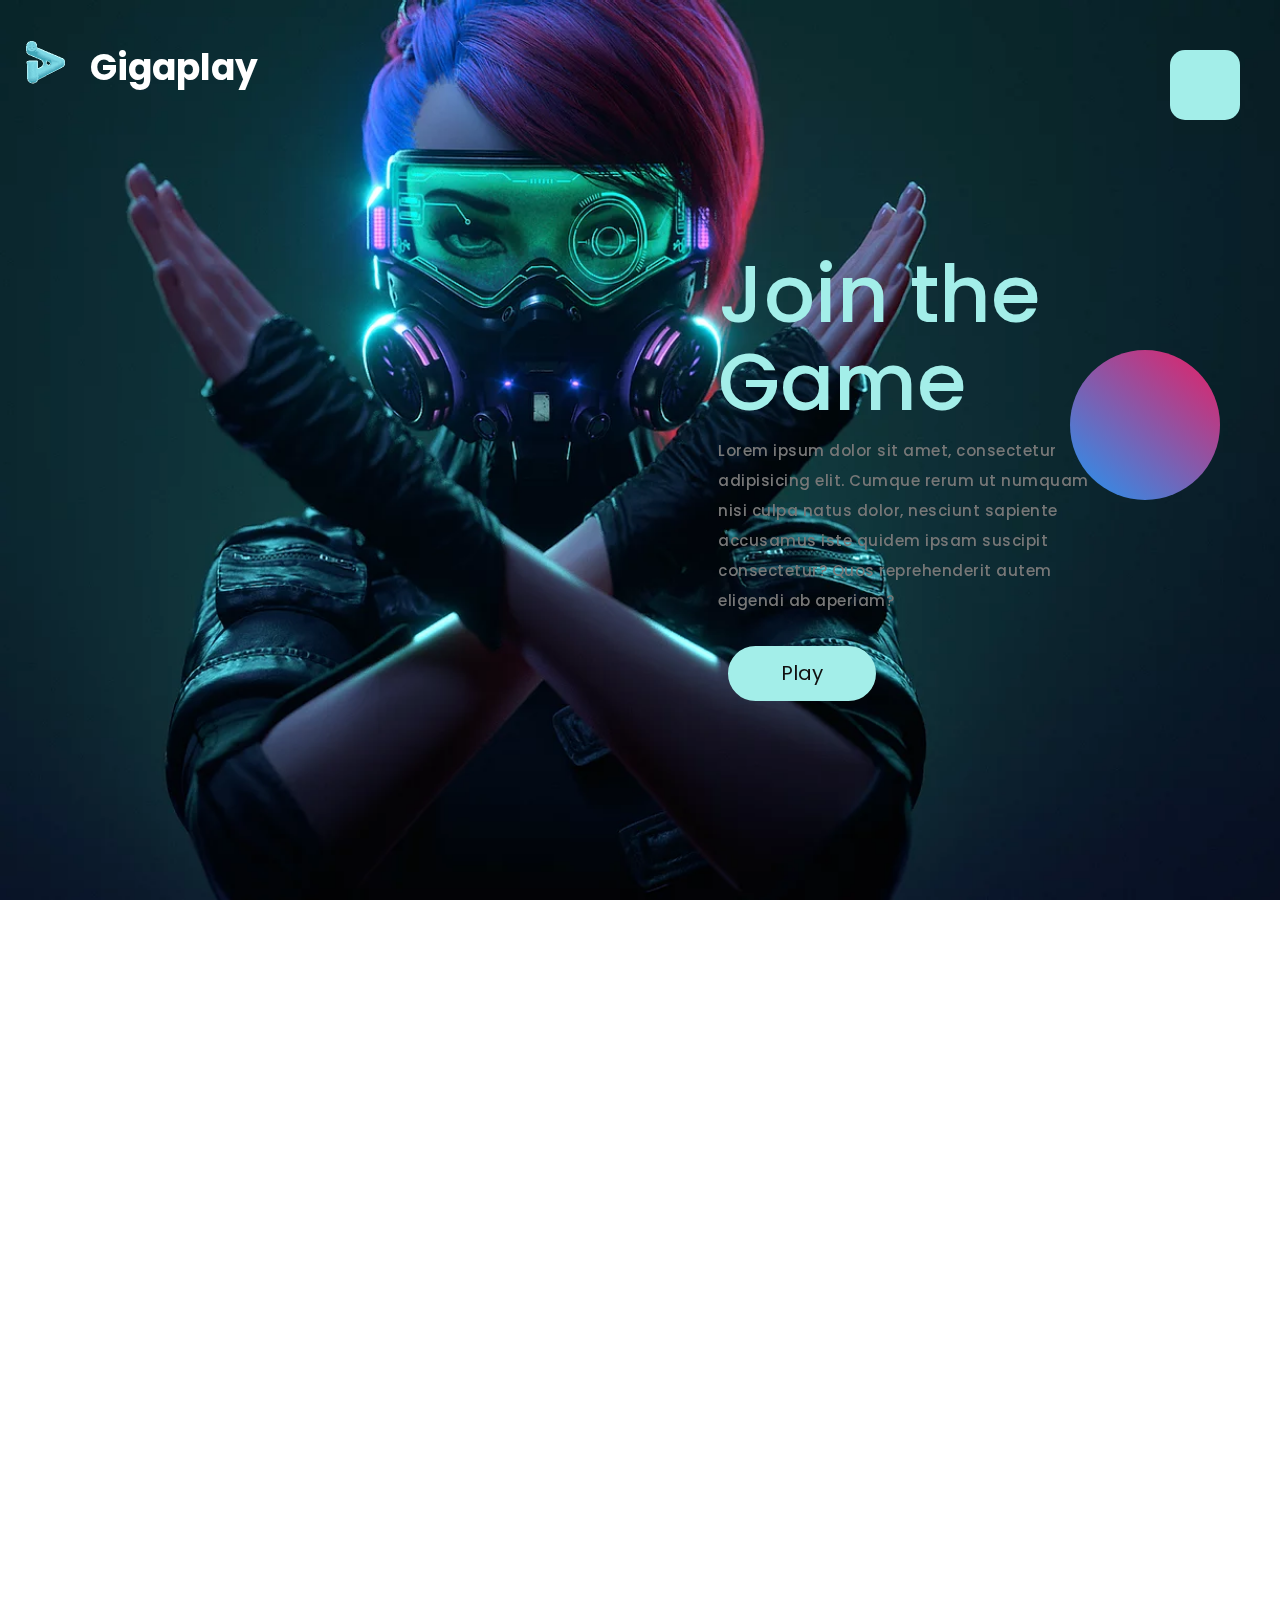
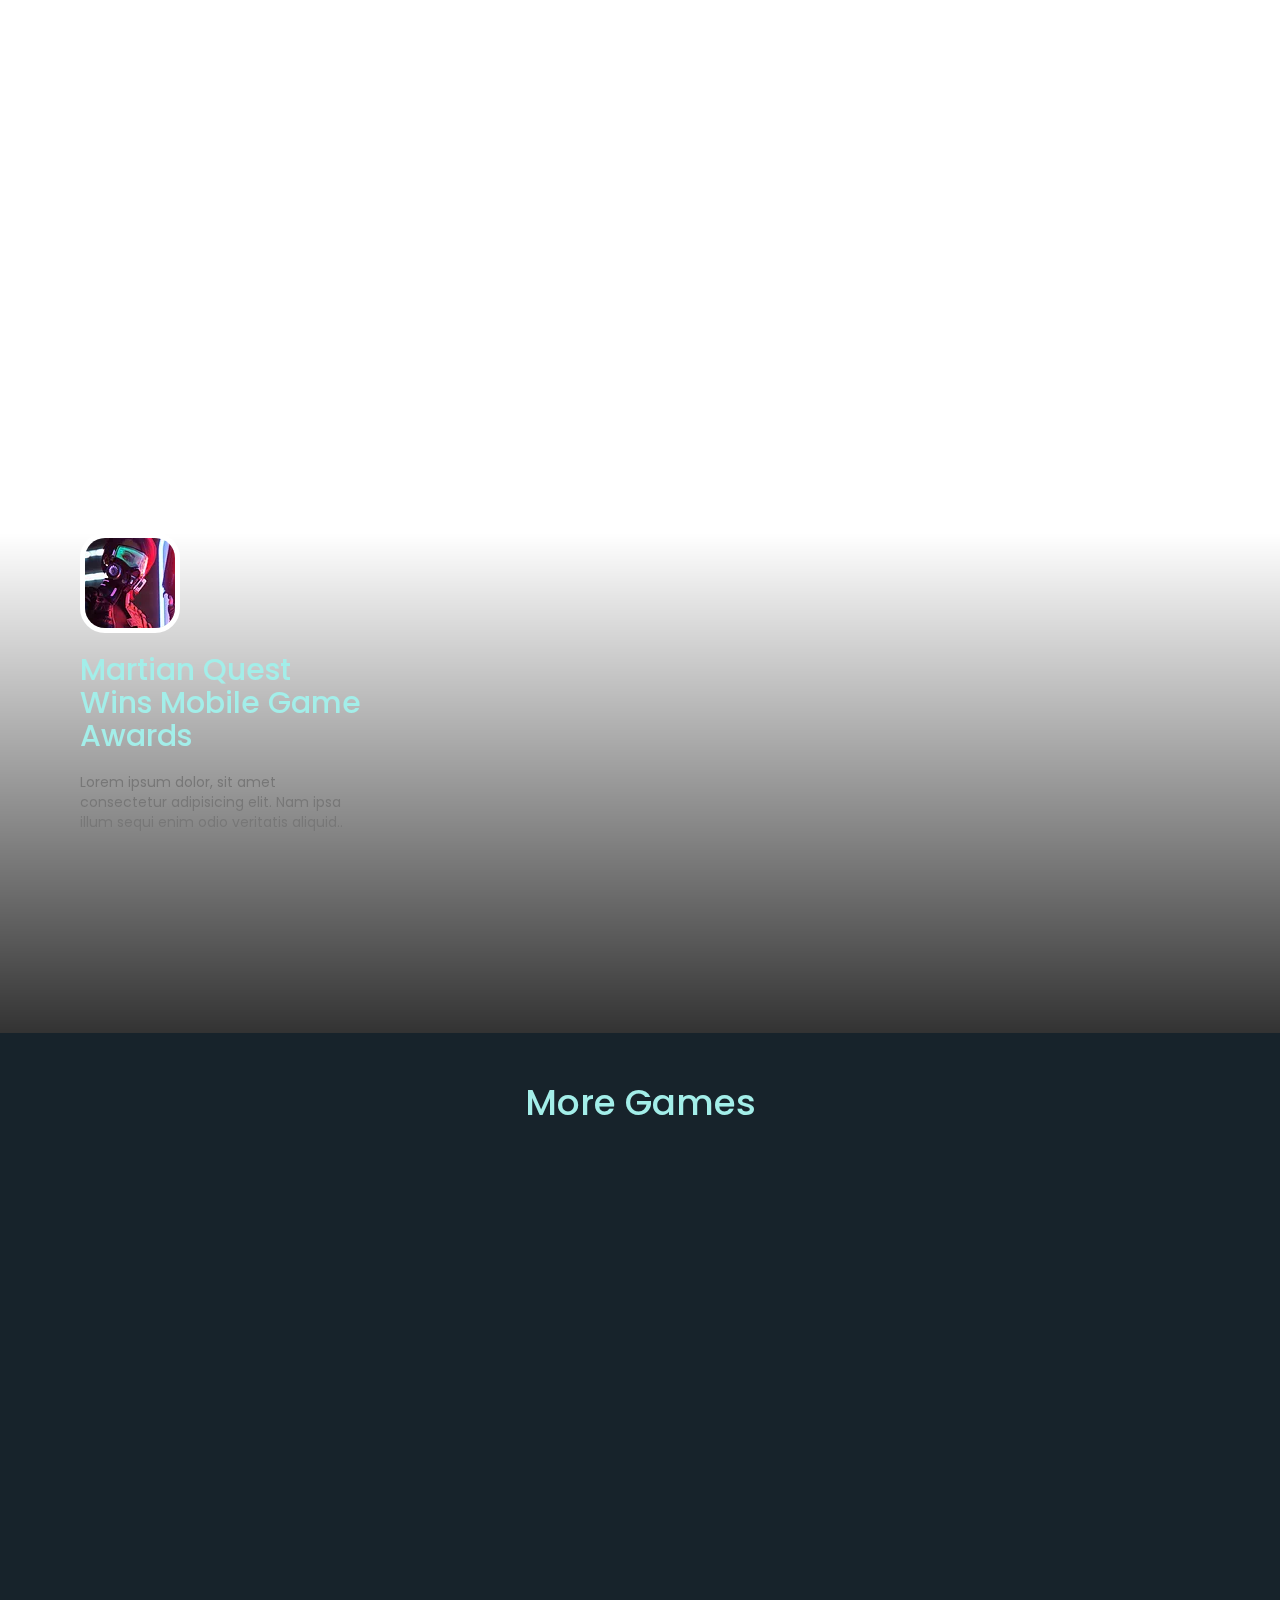
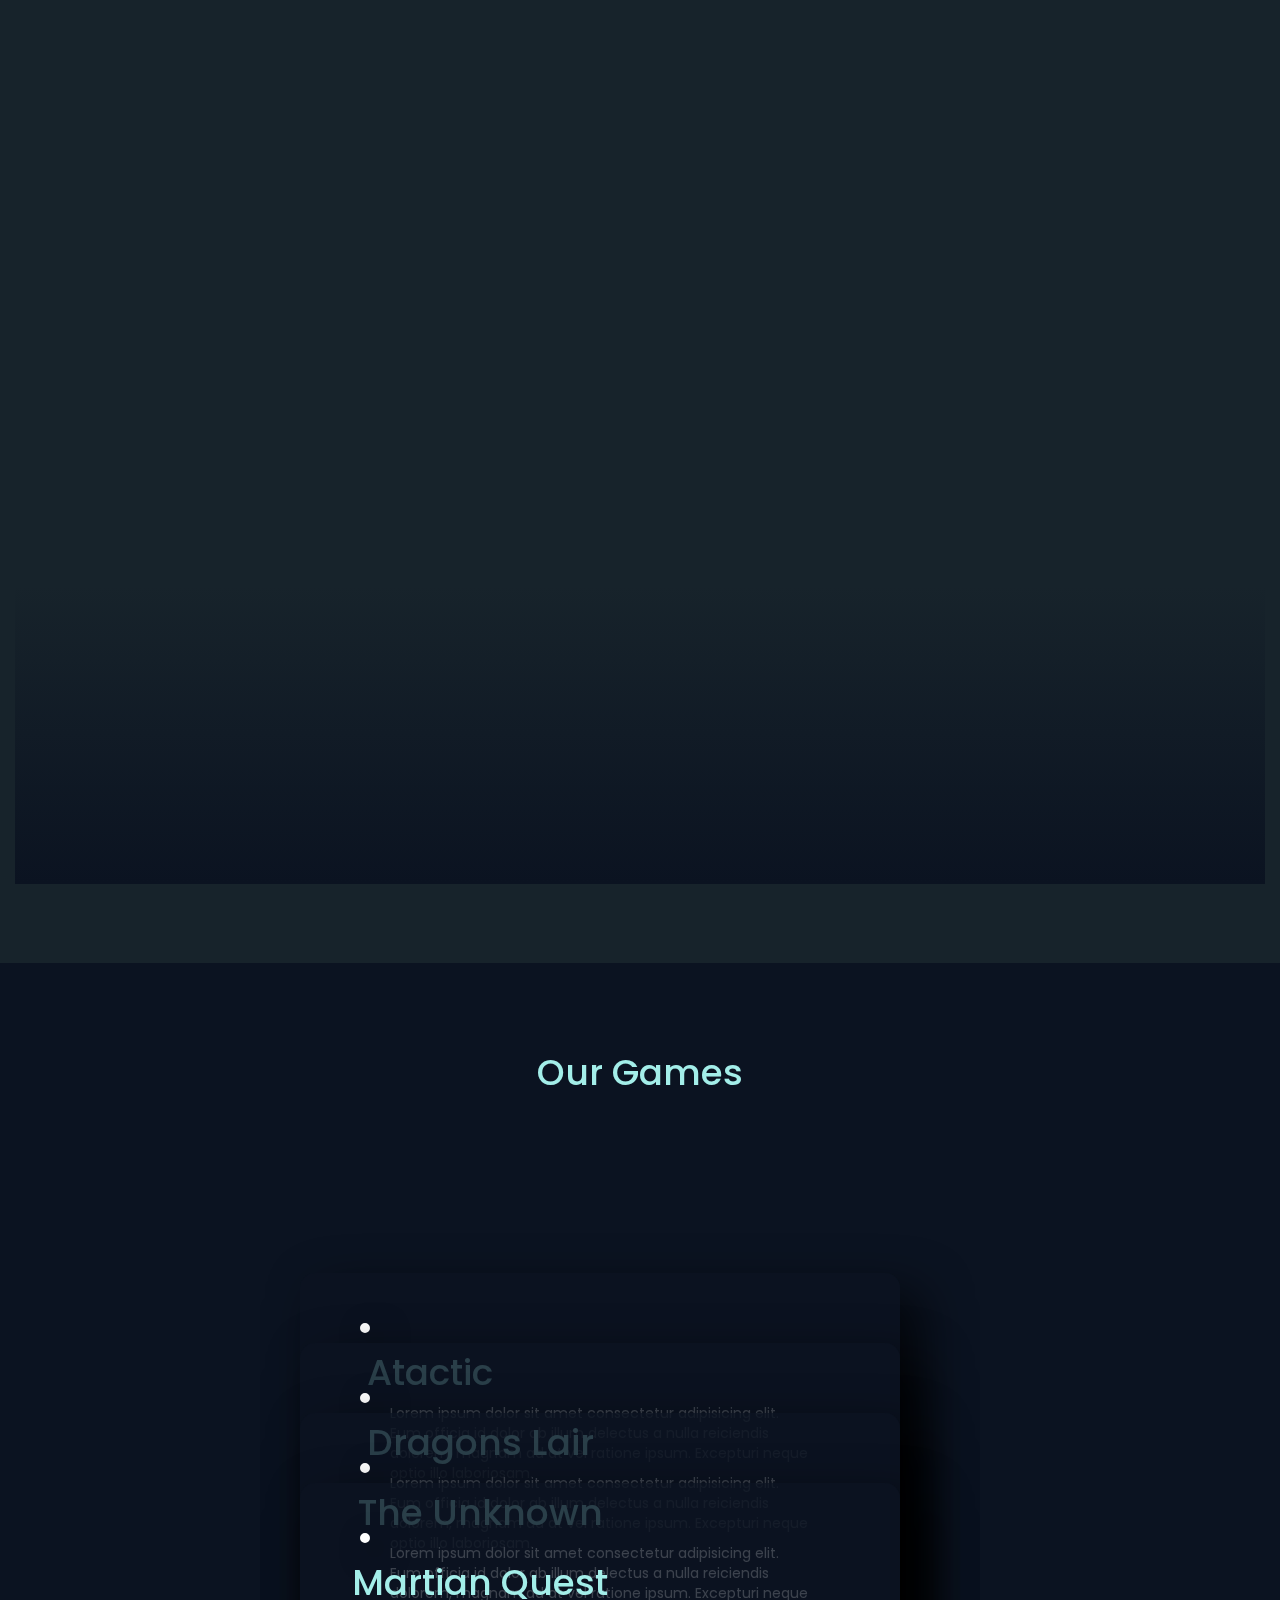
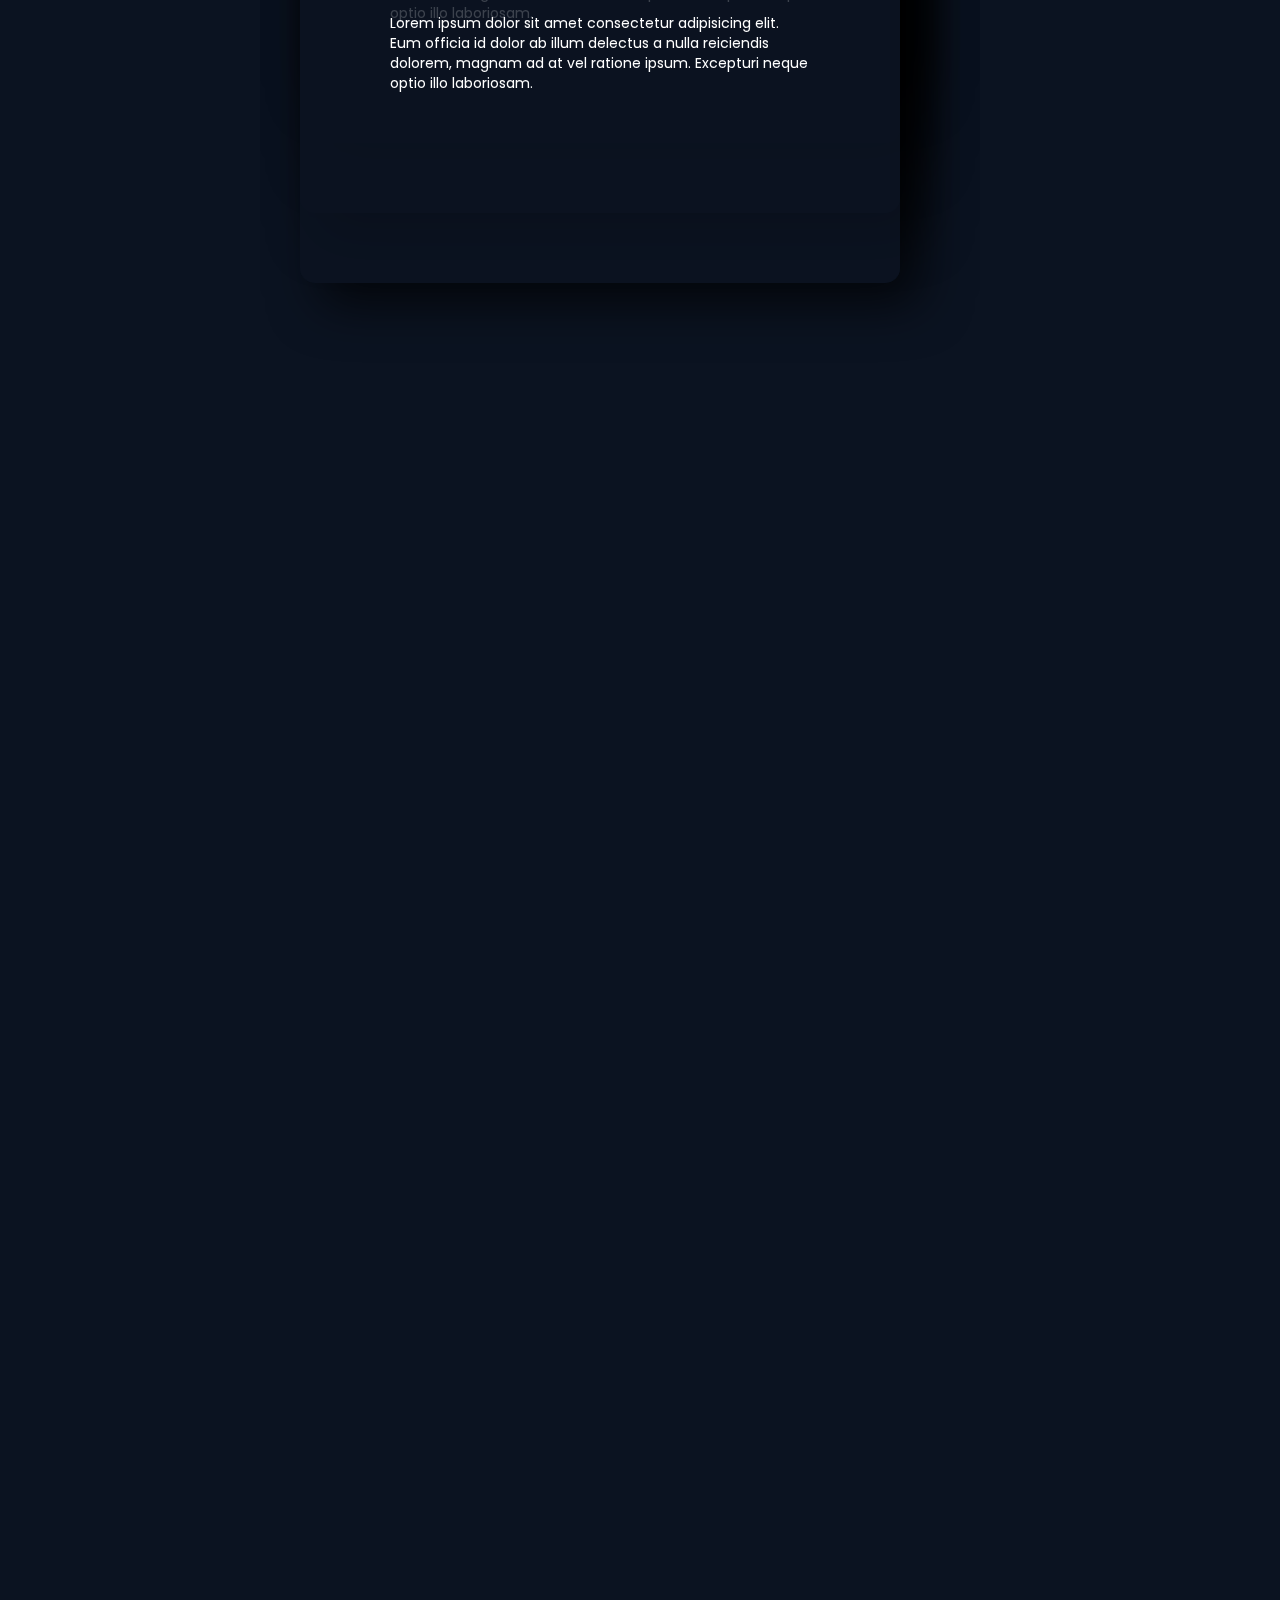
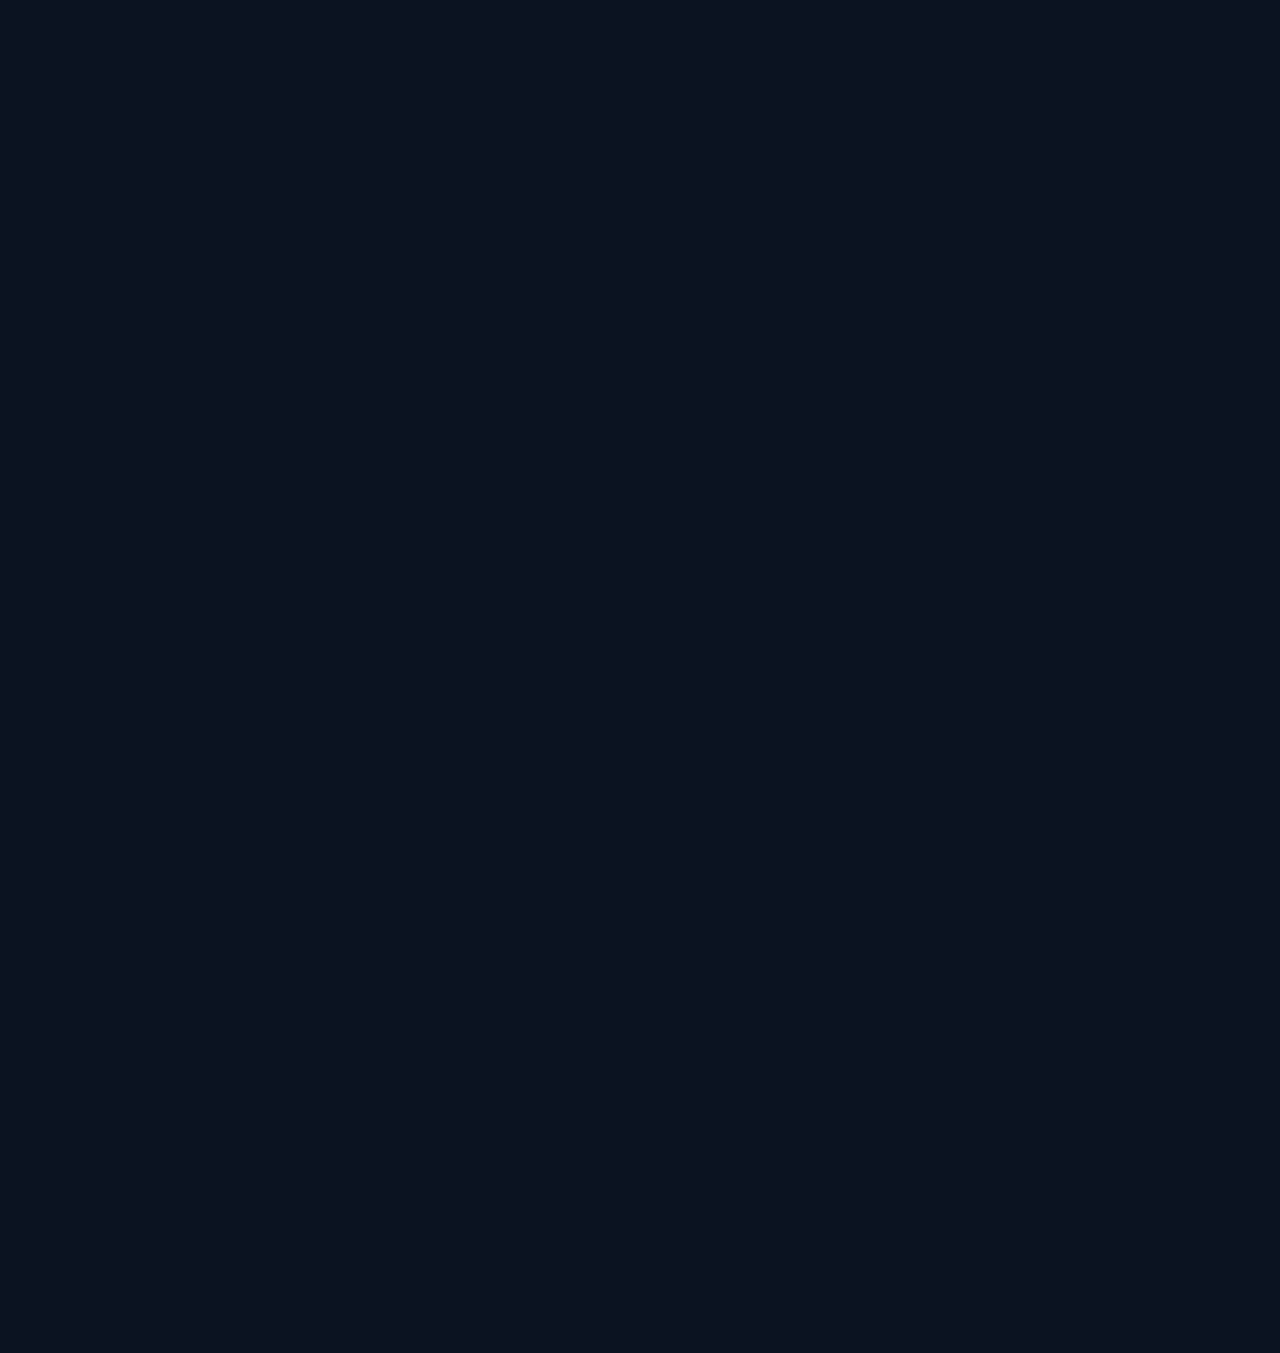
==== index.html @ 331d908d "game download Cards is created" ====
<!DOCTYPE html>
<html lang="">

<head>
    <meta charset="utf-8">
    <meta http-equiv="X-UA-Compatible" content="IE=edge">
    <meta name="viewport" content="width=device-width, initial-scale=1">
    <link rel="shortcut icon" href="images/ea26fd_385db99f28df48ff89d31768e805b912_mv2.webp" />
    <title>Gigaplay</title>

    <!-- Bootstrap CSS -->
    <link href="https://maxcdn.bootstrapcdn.com/bootstrap/3.3.7/css/bootstrap.min.css" rel="stylesheet">
    <!-- font awesome -->
    <link rel="stylesheet" href="https://pro.fontawesome.com/releases/v5.10.0/css/all.css"
        integrity="sha384-AYmEC3Yw5cVb3ZcuHtOA93w35dYTsvhLPVnYs9eStHfGJvOvKxVfELGroGkvsg+p" crossorigin="anonymous" />
    <!-- aou -->
    <link href="https://unpkg.com/aos@2.3.1/dist/aos.css" rel="stylesheet">
    <!-- main style -->
    <link rel="stylesheet" href="styles/main.css">
</head>

<body>
    <!-- Header -->
    <div class="top">
        <div class="main-bg"></div>

        <header>
            <div class="header-logo">
                <img src="images/file-unscreen.gif"></img>
            </div>
            <h1 class="header-name"><a href="index.html" style="text-decoration: none; color: #fff;">Gigaplay</a></h1>
            <nav class="nav-main">
                <i class="fas fa-ellipsis-h text-white h1" aria-hidden="true"></i>
            </nav>
            <div class="nav-main-items">
                <a href="#" class="nav-main-item">Home</a>
                <a href="#" class="nav-main-item">Games</a>
                <a href="#" class="nav-main-item">Company</a>
                <a href="#" class="nav-main-item">Careers</a>
                <a href="#" class="nav-main-item">Contact</a>
            </div>
            <div class="header-title col-8 col-md-8 offset-2 col-lg-4" data-aos="fade-up" data-aos-duration="3000">
                <h1>Join the Game</h1>
                <h4 class="text-muted">
                    Lorem ipsum dolor sit amet, consectetur adipisicing elit. Cumque rerum ut numquam nisi culpa natus
                    dolor, nesciunt sapiente accusamus iste quidem ipsam suscipit consectetur? Quos reprehenderit autem
                    eligendi ab aperiam?
                </h4>
                <a href="shadower/index-of-shadower.html" class="header-start-link"><button
                        class="btn header-start-btn">Play</button></a>
            </div>
        </header>

        <section class="over-content">
            <div class="container">
                <div class="row">
                    <div class="befor-ellip"></div>
                    <div class="col-md-8 col-md-offset-2 col-lg-5 col-lg-offset-8" id="card-featued">
                        <h2 data-aos-duration="1200" data-aos="fade-left">Featured</h2>
                        <div class="card-featuredbody" data-aos-duration="1000" data-aos="fade-right">
                            <video autoplay muted loop src="images/featured.mp4"></video>
                            <h2 data-aos="zoom-out">Martin Quest</h2>
                            <p class="text-muted">Lorem, ipsum dolor sit amet consectetur adipisicing elit. Maxime
                                labore
                                officiis rem saepe
                                veniam deserunt nulla magni, inventore
                            </p>
                            <button class="btn">Play Now</button>
                        </div>
                    </div>
                </div>
            </div>
        </section>
        <div class="container-fluid">
            <div class="row">
                <div class="col-xs-12" id="footer-of-header">
                    <div class="martin-quest-card col-12 col-lg-3">
                        <img src="images/ea26fd_3e026c083e004c869b8e0fce64f4c9ec_mv2.webp" alt="">
                        <h2>Martian Quest Wins Mobile Game Awards</h2>
                        <p class="text-muted">Lorem ipsum dolor, sit amet consectetur adipisicing elit. Nam ipsa
                            illum
                            sequi
                            enim odio veritatis aliquid..</p>
                    </div>
                </div>
            </div>
        </div>
    </div>

    <!-- ---- GAMES section -->
    <section class="section-games" id="sec-2">
        <img src="images/section-2.webp" alt="">
        <h1>More Games</h1>
        <div class="container-fluid" style="z-index: 20;">
            <div class="row" style="margin-top: 150px;">
                <div class="col-xm-12 col-md-6 col-lg-3" style="margin-left: 150px;" data-aos="fade-up"
                    data-aos-duration="1200">
                    <div class="game-card">
                        <img src="https://static.wixstatic.com/media/ea26fd_c1f3ac8366dd4c3b8b123eced238d212~mv2.jpg/v1/fill/w_365,h_230,al_c,q_80,usm_0.66_1.00_0.01/ea26fd_c1f3ac8366dd4c3b8b123eced238d212~mv2.webp"
                            alt="">
                        <div>
                            <img src="https://static.wixstatic.com/media/ea26fd_fdcef0bf47904834a14a16ab7d8624fb~mv2.jpg/v1/fill/w_90,h_90,al_c,q_80,usm_0.66_1.00_0.01/ea26fd_fdcef0bf47904834a14a16ab7d8624fb~mv2.webp"
                                alt="">
                            <h2 data-aos="fade-right" data-aos-duration="1300">The Unknown</h2>
                            <h3 data-aos="fade-left" data-aos-duration="1300">RPG</h3>
                        </div>
                        <p>Lorem ipsum dolor sit, amet consectetur adipisicing elit. Eum nihil, quos provident
                            consectetur similique dolorem ea,</p>
                        <button>Play Now</button>
                    </div>
                </div>
                <div class="col-xm-12 col-md-6 col-lg-3" style="margin: 0 50px;" data-aos="fade-up"
                    data-aos-duration="1300">
                    <div class="game-card">
                        <img src="https://static.wixstatic.com/media/ea26fd_8b9c51ebd31f43be979d32939496b6ff~mv2.jpg/v1/fill/w_366,h_230,fp_0.48_0.32,q_80,usm_0.66_1.00_0.01/ea26fd_8b9c51ebd31f43be979d32939496b6ff~mv2.webp"
                            alt="">
                        <div>
                            <img src="https://static.wixstatic.com/media/ea26fd_5187959a183c47feaeec6aefb88574df~mv2.jpg/v1/fill/w_90,h_90,al_c,q_80,usm_0.66_1.00_0.01/ea26fd_5187959a183c47feaeec6aefb88574df~mv2.webp"
                                alt="">
                            <h2 data-aos="fade-right" data-aos-duration="1400">Dragons Lair</h2>
                            <h3 style="margin-left: 5px;" data-aos="fade-left" data-aos-duration="1400">Adventure</h3>
                        </div>
                        <p>Lorem ipsum dolor sit, amet consectetur adipisicing elit. Eum nihil, quos provident
                            consectetur similique dolorem ea,</p>
                        <button>Play Now</button>
                    </div>
                </div>
                <div class="col-xm-12 col-md-6 col-lg-3" data-aos="fade-up" data-aos-duration="1400">
                    <div class="game-card">
                        <img src="https://static.wixstatic.com/media/ea26fd_45c054d994f9466aae1300a614ad7eee~mv2.jpg/v1/fill/w_366,h_230,al_c,q_80,usm_0.66_1.00_0.01/ea26fd_45c054d994f9466aae1300a614ad7eee~mv2.webp"
                            alt="">
                        <div>
                            <img src="https://static.wixstatic.com/media/ea26fd_6dbabca0ce2a42b6b8335d33e9c72cc0~mv2.jpg/v1/fill/w_90,h_90,fp_0.34_0.48,q_80,usm_0.66_1.00_0.01/ea26fd_6dbabca0ce2a42b6b8335d33e9c72cc0~mv2.webp"
                                alt="">
                            <h2 style="margin-left:-5px" data-aos="fade-right" data-aos-duration="1500">Atactic</h2>
                            <h3 style="margin-left: 10px;" data-aos="fade-left" data-aos-duration="1500">Strategy</h3>
                        </div>
                        <p>Lorem ipsum dolor sit, amet consectetur adipisicing elit. Eum nihil, quos provident
                            consectetur similique dolorem ea,</p>
                        <button>Play Now</button>
                    </div>
                </div>
            </div>

            <div class="row" style="margin-top: 350px;margin-left: 100px;">
                <div class="col-12 col-md-8 col-md-offset-2 col-lg-4 col-lg-offset-0 about-us-part" data-aos="fade-up"
                    data-aos-duration="1000">
                    <h1>About us</h1>
                    <p>
                        I`m Amir Alipour A newcomper Programmer, i have long way ... <br><br>
                        Lorem, ipsum dolor sit amet consectetur adipisicing elit. Unde eius illum iure ab labore cumque,
                        ducimus laborum. Veniam laboriosam, quae, beatae saepe doloribus natus iure minima itaque,
                        assumenda at exercitationem!
                    </p>
                    <button>Learn More</button>
                </div>
            </div>
            <div class="footer-grad"></div>
        </div>
    </section>

    <!-- ALBUM section -->
    <section class="album-section">
        <h1>Our Games</h1>
        <div class="left-circle"></div>
        <div class="container-fluid">
            <div class="row">
                <div class="col-8 album-item">
                    <img src="https://static.wixstatic.com/media/ea26fd_1c587bb30a974fc980594fd682e7ae19~mv2.jpg/v1/fill/w_1383,h_780,al_c,q_85,usm_0.66_1.00_0.01/ea26fd_1c587bb30a974fc980594fd682e7ae19~mv2.webp"
                        alt="">
                    <div class="album-item-DLbox">
                        <img src="https://static.wixstatic.com/media/ea26fd_6dbabca0ce2a42b6b8335d33e9c72cc0~mv2.jpg/v1/fill/w_90,h_90,fp_0.35_0.47,q_80,usm_0.66_1.00_0.01/ea26fd_6dbabca0ce2a42b6b8335d33e9c72cc0~mv2.webp"
                            alt="">
                        <h1 class="album-items-h1-fix">Atactic</h1>
                        <p>Lorem ipsum dolor sit amet consectetur adipisicing elit. Eum officia id dolor ab illum
                            delectus a nulla reiciendis dolorem, magnam ad at vel ratione ipsum. Excepturi neque optio
                            illo laboriosam.</p>
                        <img class="album-item-luncher-btn" src="https://static.wixstatic.com/media/ea26fd_894d40d20a9e436888e8a06216c5a9ee~mv2.png/v1/fill/w_134,h_40,al_c,q_85/ea26fd_894d40d20a9e436888e8a06216c5a9ee~mv2.webp"
                            alt="" data-toggle="tooltip" title="GooglePlay">
                        <img class="album-item-luncher-btn" src="https://static.wixstatic.com/media/ea26fd_b300bf99797c4338b69510f390998bed~mv2.png/v1/fill/w_135,h_40,al_c,q_85/ea26fd_b300bf99797c4338b69510f390998bed~mv2.webp"
                            alt="" data-toggle="tooltip" title="AppStore">
                    </div>
                </div>

                <div class="col-8 album-item">
                    <img src="https://static.wixstatic.com/media/ea26fd_a7e82bf9a2d64b4c985bc9280868f4b4~mv2.jpg/v1/fill/w_1383,h_780,al_c,q_85,usm_0.66_1.00_0.01/ea26fd_a7e82bf9a2d64b4c985bc9280868f4b4~mv2.webp"
                        alt="">
                    <div class="album-item-DLbox">
                        <img src="https://static.wixstatic.com/media/ea26fd_5187959a183c47feaeec6aefb88574df~mv2.jpg/v1/fill/w_90,h_90,al_c,q_80,usm_0.66_1.00_0.01/ea26fd_5187959a183c47feaeec6aefb88574df~mv2.webp"
                            alt="">
                        <h1>Dragons Lair</h1>
                        <p>Lorem ipsum dolor sit amet consectetur adipisicing elit. Eum officia id dolor ab illum
                            delectus a nulla reiciendis dolorem, magnam ad at vel ratione ipsum. Excepturi neque optio
                            illo laboriosam.</p>
                        <img class="album-item-luncher-btn" src="https://static.wixstatic.com/media/ea26fd_894d40d20a9e436888e8a06216c5a9ee~mv2.png/v1/fill/w_134,h_40,al_c,q_85/ea26fd_894d40d20a9e436888e8a06216c5a9ee~mv2.webp"
                            alt="" data-toggle="tooltip" title="GooglePlay">
                        <img class="album-item-luncher-btn" src="https://static.wixstatic.com/media/ea26fd_b300bf99797c4338b69510f390998bed~mv2.png/v1/fill/w_135,h_40,al_c,q_85/ea26fd_b300bf99797c4338b69510f390998bed~mv2.webp"
                            alt="" data-toggle="tooltip" title="AppStore">
                    </div>
                </div>

                <div class="col-8 album-item">
                    <img src="https://static.wixstatic.com/media/ea26fd_b3ffea069f5647799ee574eb26d7a6c4~mv2.jpg/v1/fill/w_1383,h_780,al_c,q_85,usm_0.66_1.00_0.01/ea26fd_b3ffea069f5647799ee574eb26d7a6c4~mv2.webp"
                        alt="">
                    <div class="album-item-DLbox">
                        <img src="https://static.wixstatic.com/media/ea26fd_fdcef0bf47904834a14a16ab7d8624fb~mv2.jpg/v1/fill/w_90,h_90,al_c,q_80,usm_0.66_1.00_0.01/ea26fd_fdcef0bf47904834a14a16ab7d8624fb~mv2.webp"
                            alt="">
                        <h1>The Unknown</h1>
                        <p>Lorem ipsum dolor sit amet consectetur adipisicing elit. Eum officia id dolor ab illum
                            delectus a nulla reiciendis dolorem, magnam ad at vel ratione ipsum. Excepturi neque optio
                            illo laboriosam.</p>
                        <img class="album-item-luncher-btn" src="https://static.wixstatic.com/media/ea26fd_894d40d20a9e436888e8a06216c5a9ee~mv2.png/v1/fill/w_134,h_40,al_c,q_85/ea26fd_894d40d20a9e436888e8a06216c5a9ee~mv2.webp"
                            alt="" data-toggle="tooltip" title="GooglePlay">
                        <img class="album-item-luncher-btn" src="https://static.wixstatic.com/media/ea26fd_b300bf99797c4338b69510f390998bed~mv2.png/v1/fill/w_135,h_40,al_c,q_85/ea26fd_b300bf99797c4338b69510f390998bed~mv2.webp"
                            alt="" data-toggle="tooltip" title="AppStore">
                    </div>
                </div>

                <div class="col-8 album-item">
                    <img src="https://static.wixstatic.com/media/ea26fd_88b8ea2988834b0080027de82ce803d2~mv2.jpg/v1/fill/w_1383,h_780,al_c,q_85,usm_0.66_1.00_0.01/ea26fd_88b8ea2988834b0080027de82ce803d2~mv2.webp"
                        alt="">
                    <div class="album-item-DLbox">
                        <img src="https://static.wixstatic.com/media/ea26fd_3e026c083e004c869b8e0fce64f4c9ec~mv2.jpg/v1/fill/w_90,h_90,al_c,q_80,usm_0.66_1.00_0.01/ea26fd_3e026c083e004c869b8e0fce64f4c9ec~mv2.webp"
                            alt="">
                        <h1>Martian Quest</h1>
                        <p>Lorem ipsum dolor sit amet consectetur adipisicing elit. Eum officia id dolor ab illum
                            delectus a nulla reiciendis dolorem, magnam ad at vel ratione ipsum. Excepturi neque optio
                            illo laboriosam.</p>
                        <img class="album-item-luncher-btn" src="https://static.wixstatic.com/media/ea26fd_894d40d20a9e436888e8a06216c5a9ee~mv2.png/v1/fill/w_134,h_40,al_c,q_85/ea26fd_894d40d20a9e436888e8a06216c5a9ee~mv2.webp"
                            alt="" data-toggle="tooltip" title="GooglePlay">
                        <img class="album-item-luncher-btn" src="https://static.wixstatic.com/media/ea26fd_b300bf99797c4338b69510f390998bed~mv2.png/v1/fill/w_135,h_40,al_c,q_85/ea26fd_b300bf99797c4338b69510f390998bed~mv2.webp"
                            alt="" data-toggle="tooltip" title="AppStore">
                    </div>
                </div>
            </div>
        </div>
    </section>



    <!-- jQuery -->
    <script src="https://ajax.googleapis.com/ajax/libs/jquery/1.12.4/jquery.min.js"></script>
    <!-- Bootstrap JavaScript -->
    <script src="https://maxcdn.bootstrapcdn.com/bootstrap/3.3.7/js/bootstrap.min.js"></script>
    <!-- aos -->
    <script src="https://unpkg.com/aos@2.3.1/dist/aos.js"></script>
    <!-- main scripts -->
    <script src="scripts/main.js"></script>
</body>

</html>
---- styles/main.css ----
@import url('https://fonts.googleapis.com/css2?family=Poppins&display=swap');

* {
    margin: 0;
    padding: 0;
    font-family: 'Poppins', sans-serif;
}

body::-webkit-scrollbar {
    background: #fff;
    width: 16px;
}

body::-webkit-scrollbar-track {
    background: #a3eee9;
}

body::-webkit-scrollbar-thumb {
    background: #000000;
    border-radius: 16px;
    border: 3px solid #a3eee9;
}

.main-bg {
    width: 100%;
    height: 100vh;
    background: url(../images/main-bg.webp);
    background-size: cover;
    position: fixed;
    z-index: -10;
}

.header-title {
    position: absolute;
    color: #fff;
    right: 150px;
    top: 230px;
}

.header-title h1 {
    font-size: 8rem;
    color: #a3eee9;
}

.header-title h4 {
    letter-spacing: .5px;
    line-height: 30px;
    font-size: 1.5rem;
}

.header-title button {
    color: #111;
    padding: 10px 50px;
    border-radius: 35px;
    margin-top: 20px;
    margin-left: 10px;
    background: #a3eee9;
    transition: all 0.4s;
    border: 3px solid #a3eee9;
    font-size: 2rem;
}

.header-title button a {
    text-decoration: none;
    color: #000;
    transition: all 0.4s;
    width: 100%;
}

.header-title button:hover {
    background: transparent;
    border: 3px solid #fff;
    color: #fff;
}

.header-title button:hover a {
    color: #fff;
}

.nav-main {
    width: 70px;
    height: 70px;
    position: fixed;
    background: #a3eee9;
    right: 40px;
    top: 50px;
    display: flex;
    justify-content: center;
    align-items: center;
    border-radius: 15px;
    transition: all 0.5s;
    z-index: 1000;
}

.nav-main-items {
    min-width: 100px;
    height: 70px;
    position: fixed;
    right: 150px;
    top: 50px;
    background: #fff;
    border-radius: 15px;
    transition: all 0.5s;
    padding: 25px;
    text-align: center;
    overflow: hidden;
    display: none;
    opacity: 0;
    z-index: 1000;
}

.nav-main-items .nav-main-item {
    margin-right: 10px;
    text-decoration: none;
}

.nav-main-items .nav-main-item:nth-child(1) {
    color: #000;
}

.nav-main-items .nav-main-item:nth-child(5) {
    margin-right: 0;
}

.header-logo {
    position: relative;
    top: 40px;
    left: 20px;
    height: 48px;
    overflow: hidden;
    width: 150px;

}

.header-logo img {
    width: 50px;
}

.header-name {
    position: relative;
    color: #fff;
    font-family: arial;
    font-weight: bold;
    top: -20px;
    left: 90px;
    width: 100px;
}

#card-featued {
    position: relative;
    top: 900px;
    /* right: 119px;
    width: 460px; */
    color: #fff;
    display: block;
}

.befor-ellip {
    content: '';
    width: 150px;
    height: 150px;
    background: linear-gradient(40deg, #2196f3, #e91e63);
    position: fixed;
    border-radius: 50%;
    right: 60px;
    top: 350px;
    z-index: -1;
    transition: all 0.5s;
}

#card-featued>h2 {
    margin-bottom: 30px;
    color: #a3eee9;
}

.card-featuredbody {
    padding: 10px;
}


#card-featued video {
    width: 95%;
    margin-top: 20px;
    margin-left: 2.5%;
    border-radius: 15px;
}

.card-featuredbody {
    box-shadow: 20px 20px 50px rgba(0, 0, 0, 0.5);
    border-radius: 15px;
    background: rgba(255, 255, 255, 0.1);
    overflow: hidden;
    border-top: 1px solid rgba(255, 255, 255, 0.5);
    border-left: 1px solid rgba(255, 255, 255, 0.5);
    backdrop-filter: blur(5px);
}

.card-featuredbody h2 {
    font-size: 4rem;
    margin-left: 20px;
    margin-bottom: 15px;
}

.card-featuredbody p {
    line-height: 25px;
    margin-left: 20px;
    margin-bottom: 15px;
}

.card-featuredbody button {
    color: rgba(255, 255, 255, 0.3);
    padding: 8px 20px;
    border-radius: 35px;
    margin-top: 10px;
    margin-left: 10px;
    background: none;
    transition: all 0.4s;
    border: 2px solid rgba(255, 255, 255, 0.3);
    font-size: 1.7rem;
    margin-bottom: 20px;
}

.card-featuredbody button:hover {
    border: 2px solid #c8dad8;
    color: #000;
    background: #a3eee9;
}

#footer-of-header {
    top: 1410px;
    background: linear-gradient(rgba(0, 0, 0, 0), rgba(0, 0, 0, 0.8));
    width: 100%;
    height: 500px;
}

.martin-quest-card {
    left: 50px;
}

.martin-quest-card h2 {
    color: #a3eee9;
    margin-bottom: 20px;
}

.martin-quest-card img {
    border: 5px solid #fff;
    border-radius: 25px;
}

.section-games {
    top: 1410px;
    position: relative;
    background: #17232b;
    width: 100%;
    height: 170vh;
    background-size: cover;
    z-index: 1;
}

.section-games img {
    z-index: -1;
    position: absolute;
    width: 100%;
    transition: all 1.3s;
    opacity: 0;
}

.section-games h1 {
    text-align: center;
    width: 100%;
    height: 100px;
    margin-top: 50px;
    position: absolute;
    color: #a3eee9;
}

.section-games .container {
    background: transparent;
}

/*----------------------------------------------- */

.game-card {
    width: 100%;
    height: 470px;
    background: rgba(17, 30, 42, 0.5);
    /* display: flex;
    justify-content: center; */
    border-radius: 15px;
    padding: 15px;
    box-shadow: 20px 20px 50px rgba(0, 0, 0, 0.5);
    z-index: 10;
}

.game-card>img {
    width: 85%;
    z-index: 5;
    margin-top: 5px;
    border-radius: 15px;

}

.game-card p {
    position: absolute;
    top: 250px;
    line-height: 30px;
    margin-top: 15px;
    font-size: 2rem;
    color: #fff;
}

.game-card button {
    position: absolute;
    top: 400px;
    color: #000;
    padding: 8px 20px;
    border-radius: 35px;
    margin-left: 10px;
    background: #a3eee9;
    transition: all 0.4s;
    border: 2px solid rgba(255, 255, 255, 0.3);
    font-size: 1.7rem;
    margin-bottom: 20px;
}

.game-card button:hover {
    border: 2px solid rgba(255, 255, 255, 0.3);
    color: #fff;
    background: none;
}

.game-card div {
    width: 200px;
    height: 200px;
    position: absolute;
    z-index: 7;
    top: 40px;
    left: 155px;
}

.game-card div img {
    height: 100px;
    width: 100px;
    border: 5px solid #fff;
    border-radius: 25px;
}

.game-card div h2 {
    color: #fff;
    margin-top: 110px;
    margin-left: -60px;
}

.game-card div h3 {
    color: #fff;
    font-size: 18px;
    margin-top: -5px;
    margin-left: 25px;
}

.game-card div h2:nth-child(2) {
    margin-left: -40px;
}

.about-us-part {
    z-index: 5;
}

.about-us-part h1 {
    position: absolute;
    top: -120px;
    left: -130px;
    font-size: 6rem;
}


.about-us-part p {
    position: absolute;
    left: 50px;
    top: 20px;
    color: #fff;
}

.about-us-part button {
    position: absolute;
    top: 180px;
    left: -20px;
    color: #000;
    padding: 8px 20px;
    border-radius: 35px;
    margin-left: 10px;
    background: #a3eee9;
    transition: all 0.4s;
    border: 2px solid rgba(255, 255, 255, 0.3);
    font-size: 1.7rem;
    margin-bottom: 20px;
}

.about-us-part button:hover {
    border: 2px solid rgba(255, 255, 255, 0.3);
    color: #fff;
    background: none;
}

.album-section {
    position: relative;
    top: 1400px;
    width: 100%;
    height: 400vh;
    background: #0b1321;
}

.footer-grad {
    width: 100%;
    background: #000;
    height: 300px;
    bottom: -180px;
    left: 0;
    position: relative;
    background: linear-gradient(rgba(0, 0, 0, 0),rgba(11, 19, 33, 0.5) ,rgba(11, 19, 33, 1));
}

.album-section h1 {
    text-align: center;
    width: 100%;
    height: 100px;
    margin-top: 100px;
    position: absolute;
    color: #a3eee9;
}

.album-item {
    position: relative;
    top: 200px;
    left: 100px;
    width: 80%;
    margin-bottom: 50px;
}

.album-item img {
    width: 90%;
    margin-left: 10%;
    border-radius: 15px;
    box-shadow: 10px 10px 30px rgba(0, 0, 0, 0.7);
}

.album-item-DLbox {
    position: absolute;
    width: 600px;
    height: 400px;
    top: 120px;
    left: 200px;
    background: rgba(11, 19, 33, 0.8);
    box-shadow: 20px 20px 50px rgba(0, 0, 0, 0.7);
    border-radius: 15px;
}

.album-item-DLbox img {
    width: 100px;
}
.album-item-DLbox img:nth-child(1) {
    margin-top: 50px;
    border: 5px solid #fff;
    margin-bottom: 20px;
}
.album-items-h1-fix{
    margin: 0;
    margin-left: -170px !important;
}

.album-item-DLbox h1 {
    margin: 0;
    margin-left: -120px;
}

.album-item-DLbox p {
    color: #fff;
    margin-top: 50px;
    width: 70%;
    margin-left: 15%;
}

.album-item-DLbox .album-item-luncher-btn{
    border-radius: none;
    margin-top: 20px;
    width: 100px;
}
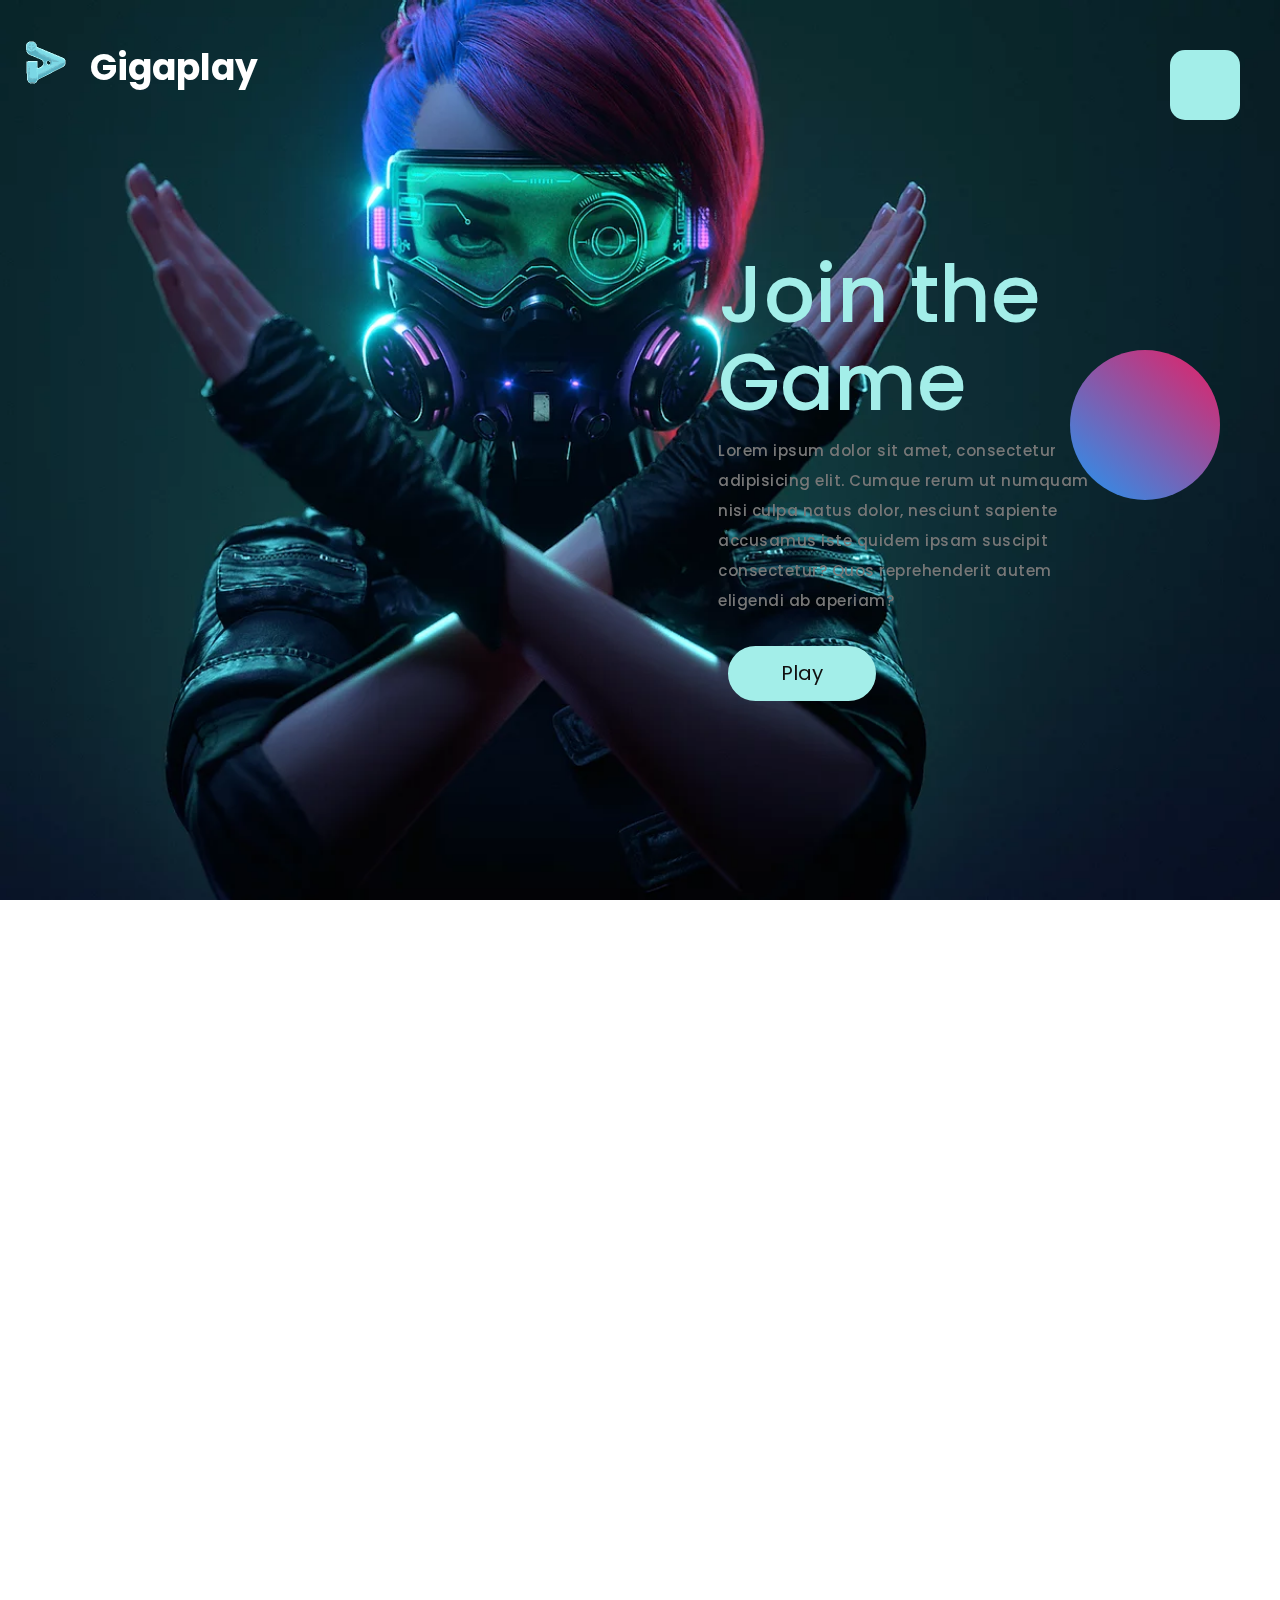
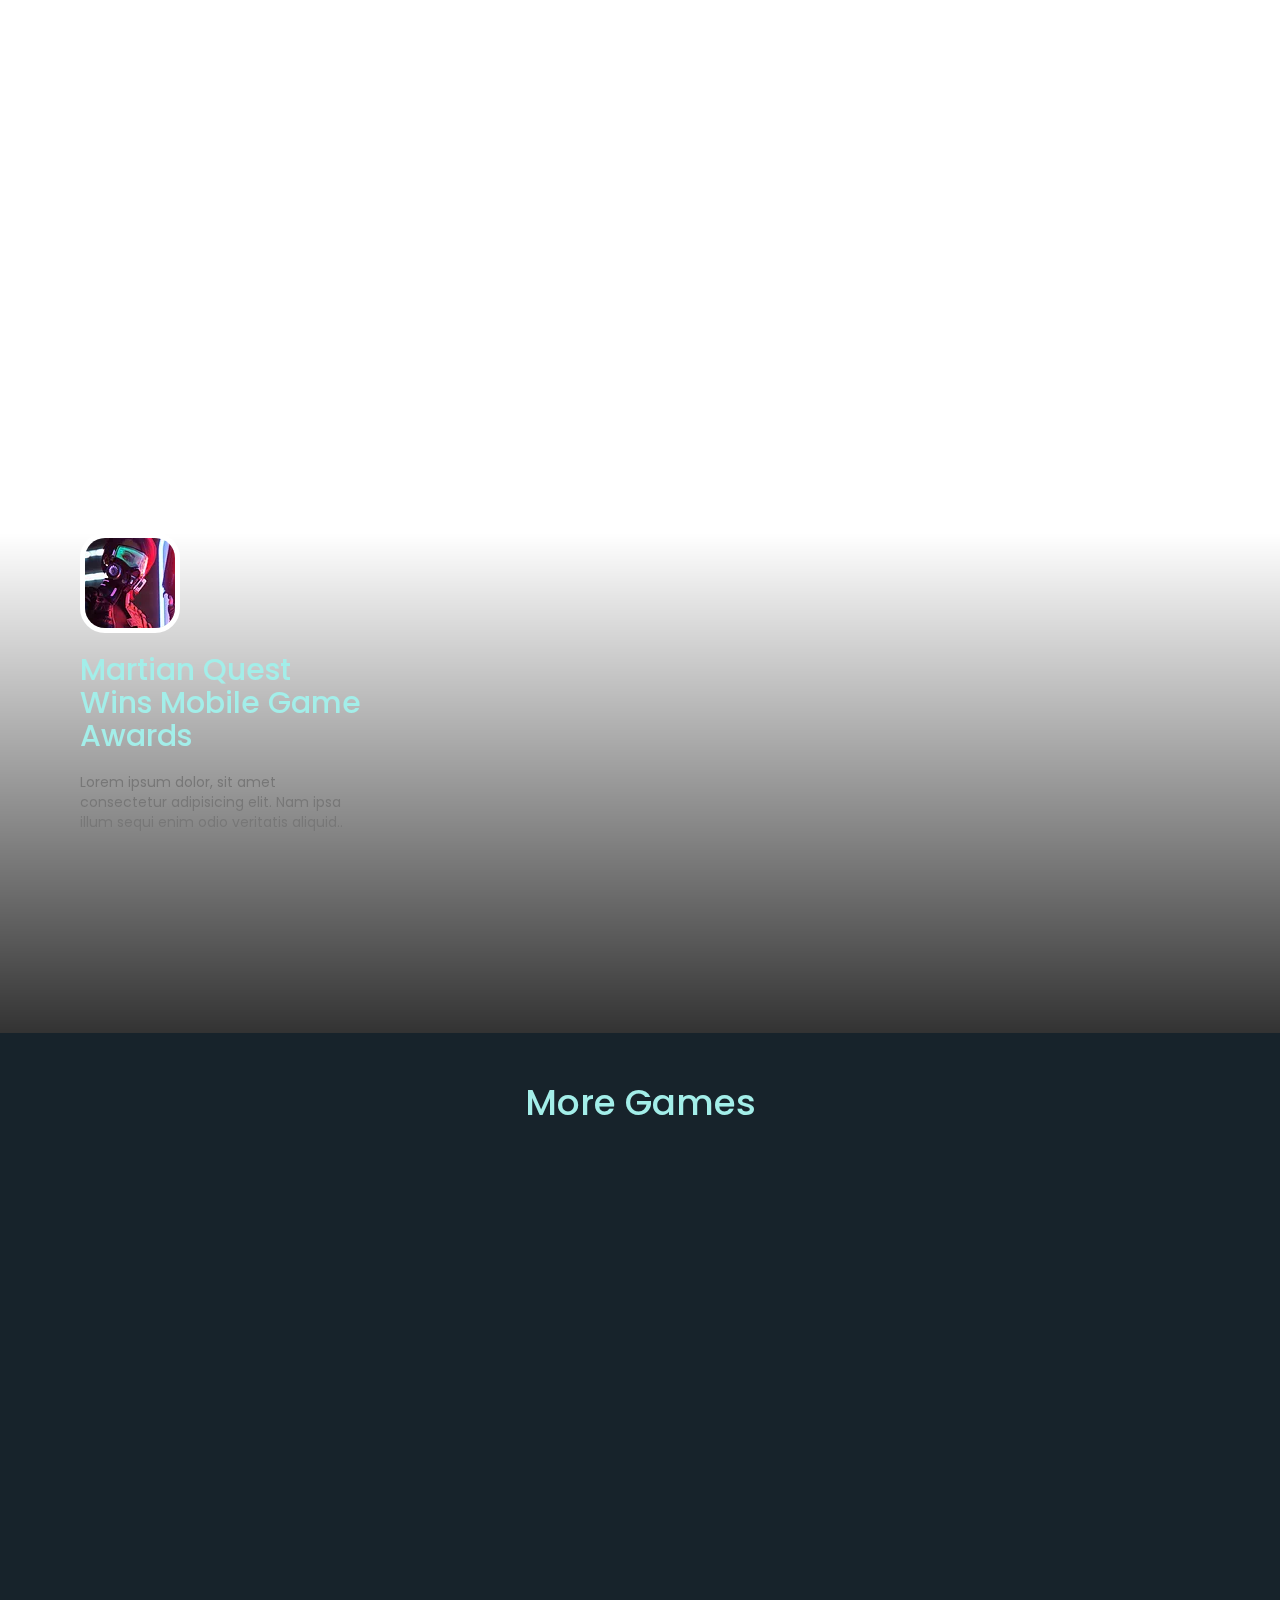
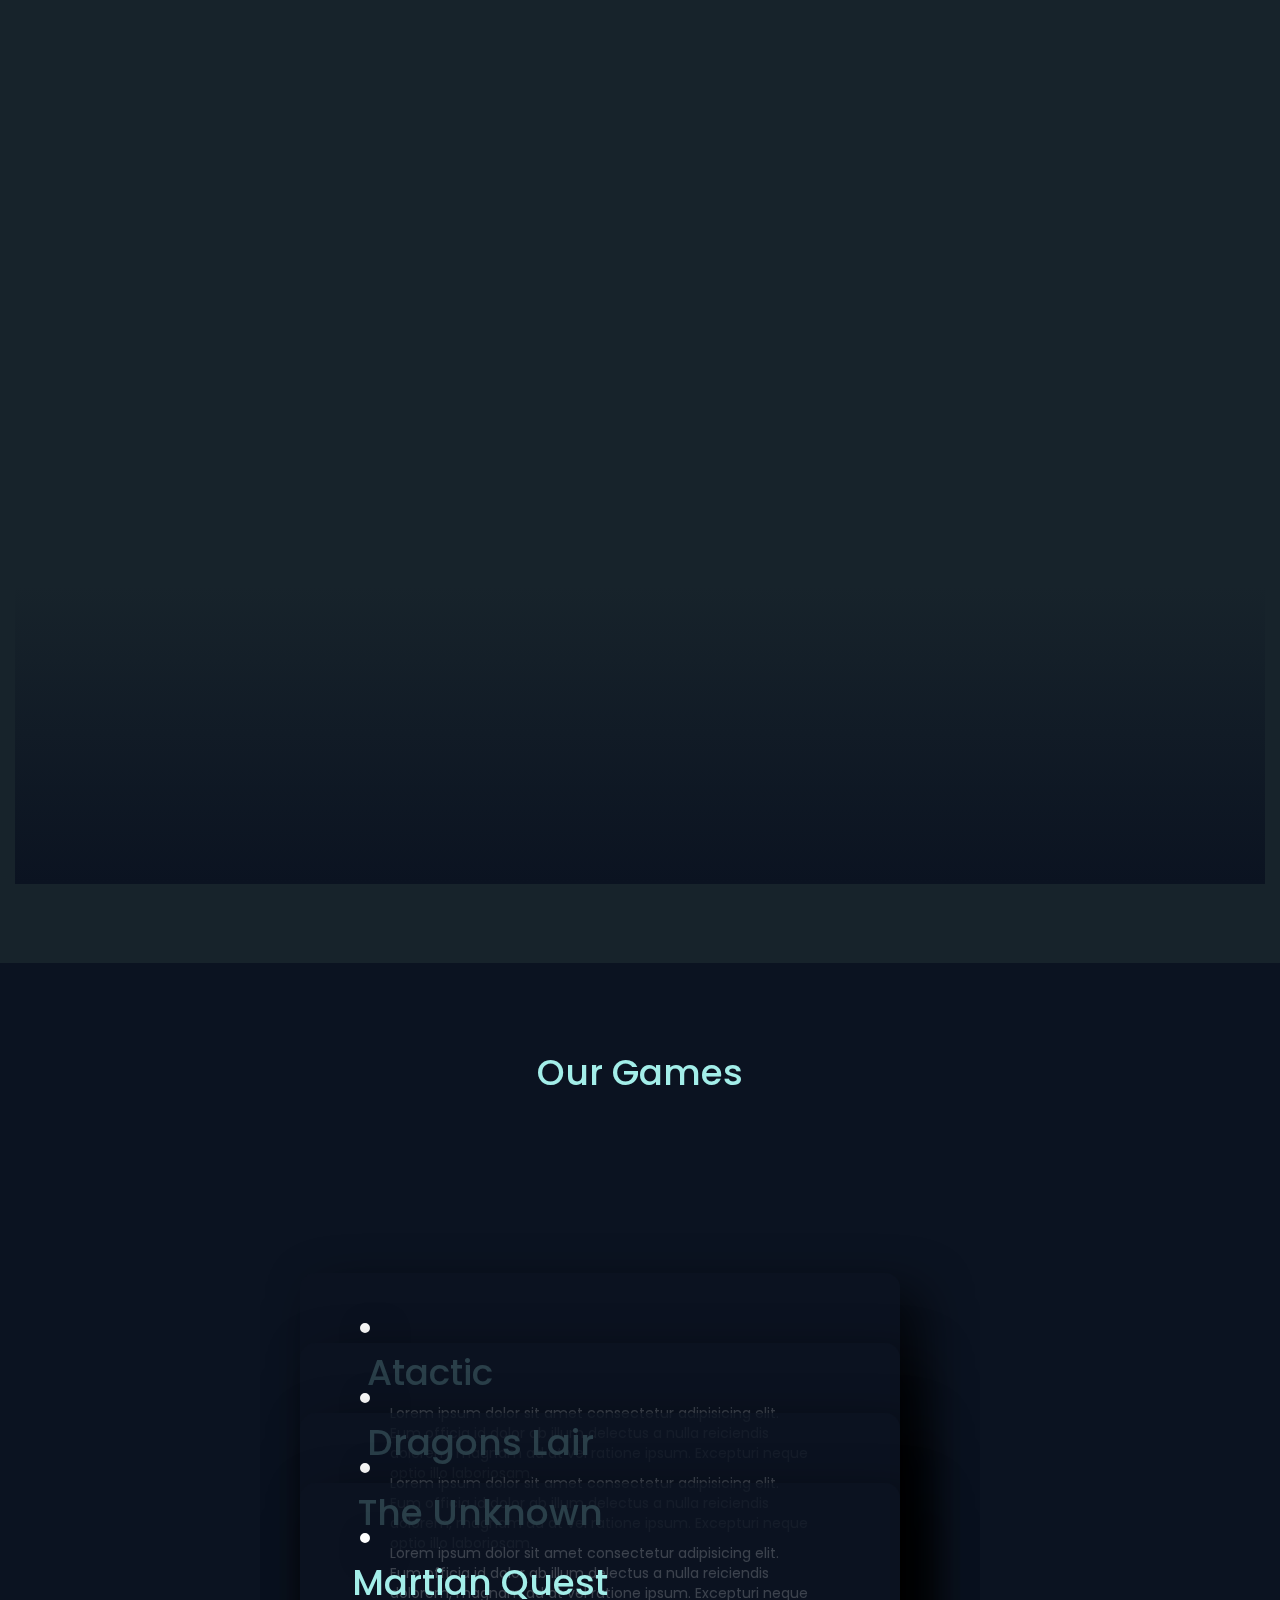
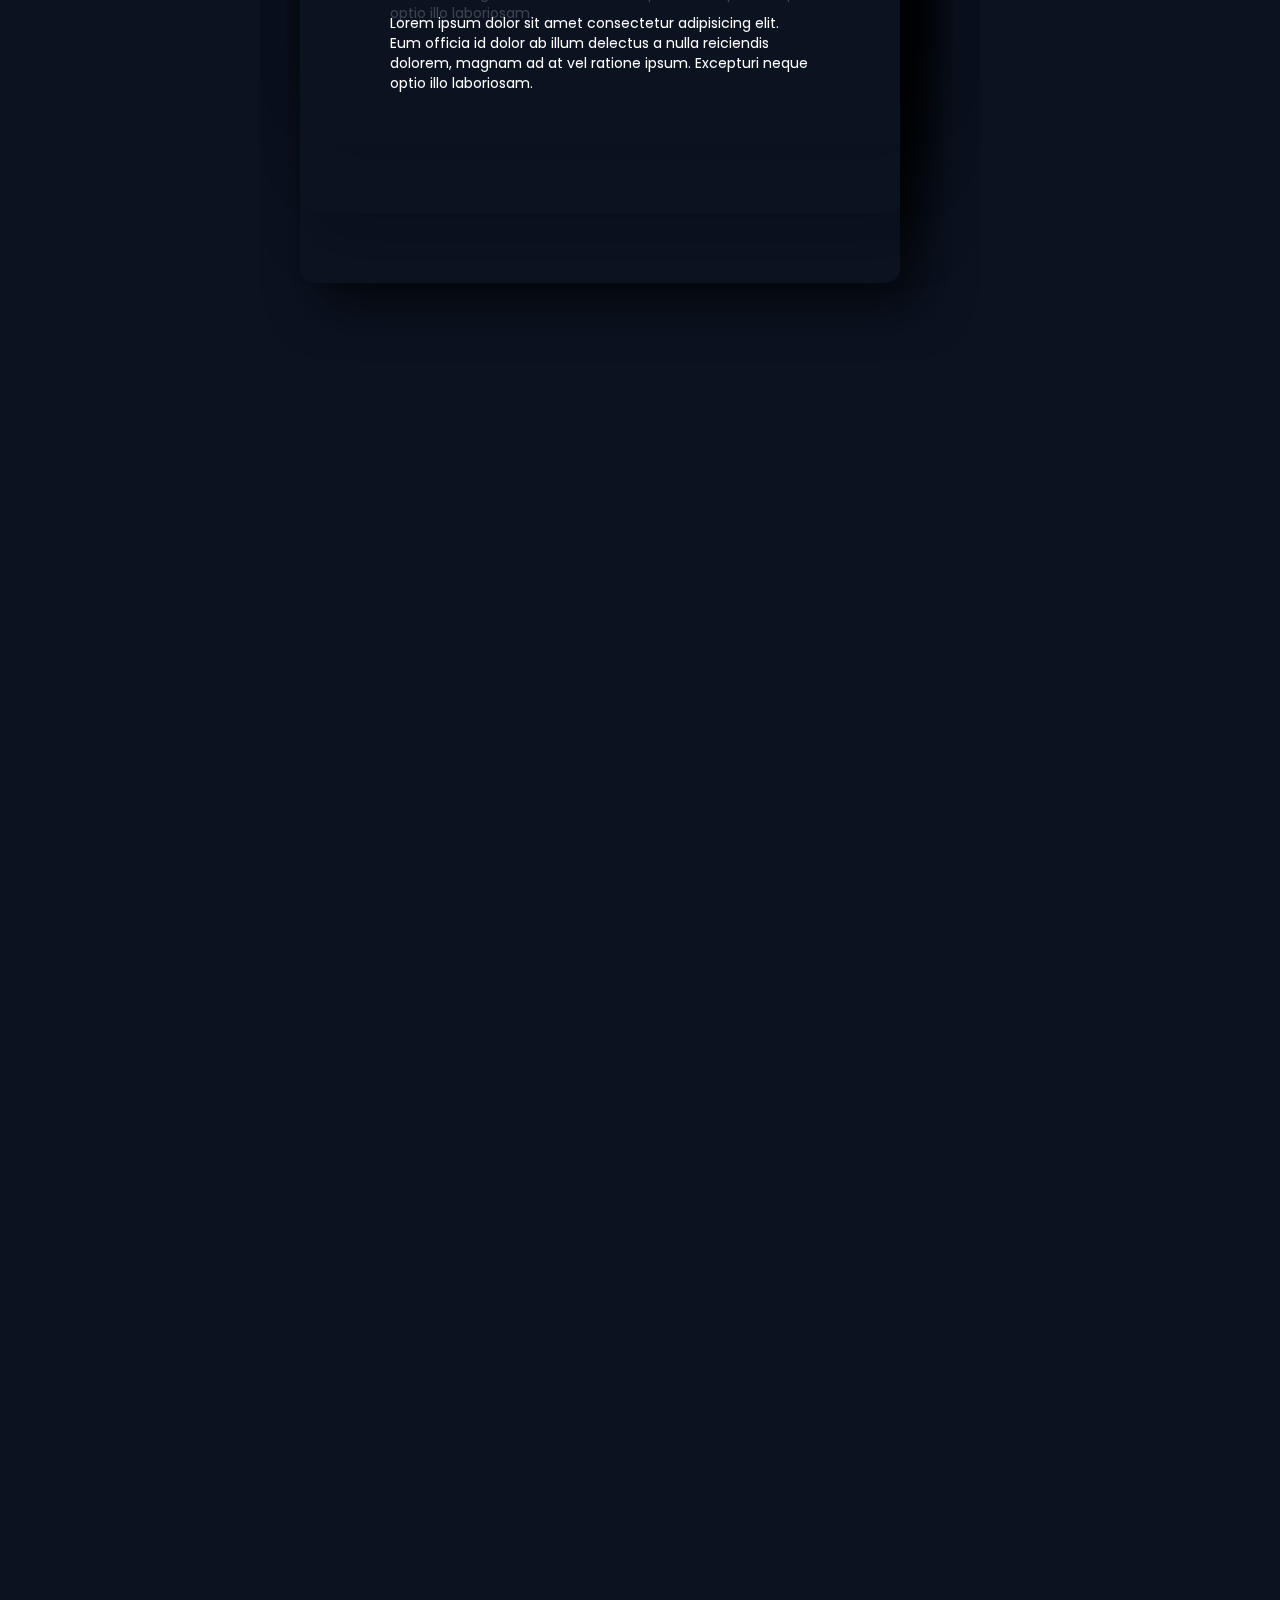
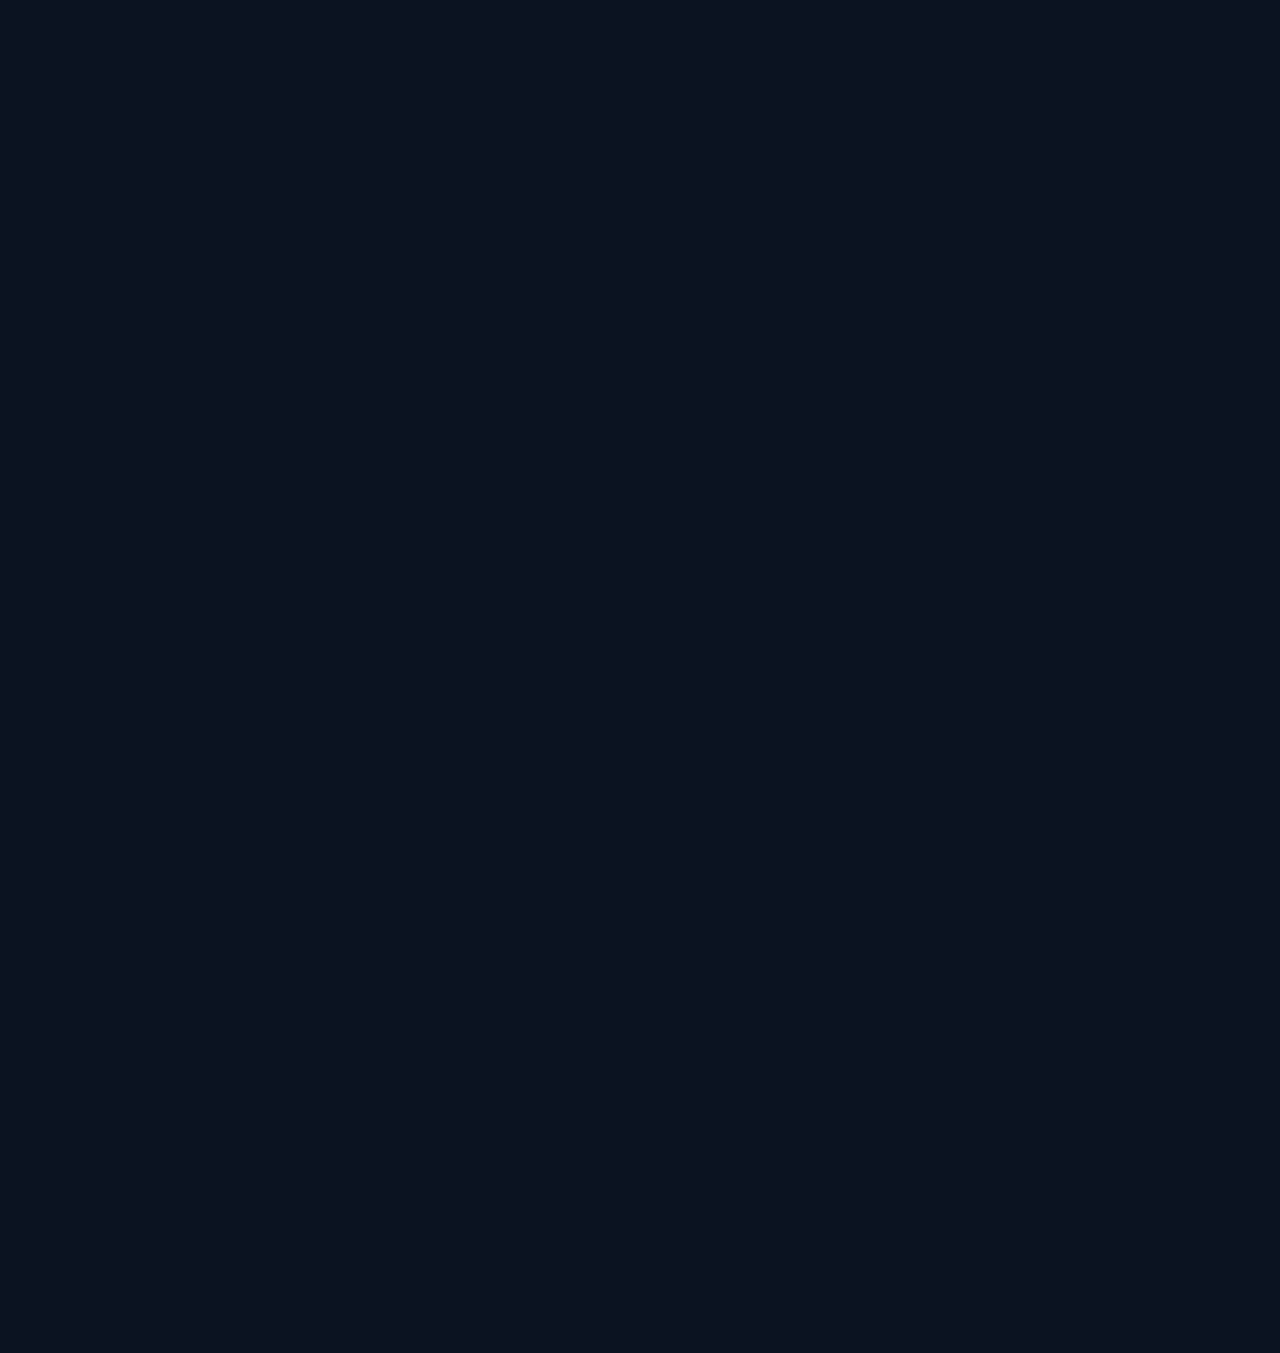
==== commit 511d360d: "added beuty beauty circles" ====
--- a/index.html
+++ b/index.html
@@ -145,7 +145,7 @@
             <div class="row" style="margin-top: 350px;margin-left: 100px;">
                 <div class="col-12 col-md-8 col-md-offset-2 col-lg-4 col-lg-offset-0 about-us-part" data-aos="fade-up"
                     data-aos-duration="1000">
-                    <h1>About us</h1>
+                    <h1>About ME</h1>
                     <p>
                         I`m Amir Alipour A newcomper Programmer, i have long way ... <br><br>
                         Lorem, ipsum dolor sit amet consectetur adipisicing elit. Unde eius illum iure ab labore cumque,
@@ -162,7 +162,8 @@
     <!-- ALBUM section -->
     <section class="album-section">
         <h1>Our Games</h1>
-        <div class="left-circle"></div>
+        <div class="left-circle" data-aos="fade-right" data-aos-duration="1100"></div>
+        <div class="right-circle" data-aos="fade-left" data-aos-duration="1100"></div>
         <div class="container-fluid">
             <div class="row">
                 <div class="col-8 album-item">
@@ -233,6 +234,7 @@
                     </div>
                 </div>
             </div>
+            
         </div>
     </section>
 
--- a/styles/main.css
+++ b/styles/main.css
@@ -4,6 +4,10 @@
     margin: 0;
     padding: 0;
     font-family: 'Poppins', sans-serif;
+}
+
+body {
+    overflow-x: hidden;
 }
 
 body::-webkit-scrollbar {
@@ -435,6 +439,7 @@
     left: 100px;
     width: 80%;
     margin-bottom: 50px;
+    z-index: 2;
 }
 
 .album-item img {
@@ -486,3 +491,27 @@
     width: 100px;
 }
 
+/* -------------------------------- */
+
+.left-circle{
+    position: absolute;
+    width: 500px;
+    height: 500px;
+    background: linear-gradient(40deg,#2196f3,#e91e63);
+    border-radius: 50%;
+    top: 120px;
+    left: -100px;
+}
+
+.right-circle{
+    position: absolute;
+    width: 500px;
+    height: 500px;
+    background: linear-gradient(40deg,#2196f3,#e91e63);
+    border-radius: 50%;
+    top: 1200px;
+    right: -100px;
+}
+
+/* #2196f3 #e91e63 */
+/* -------------------------------- */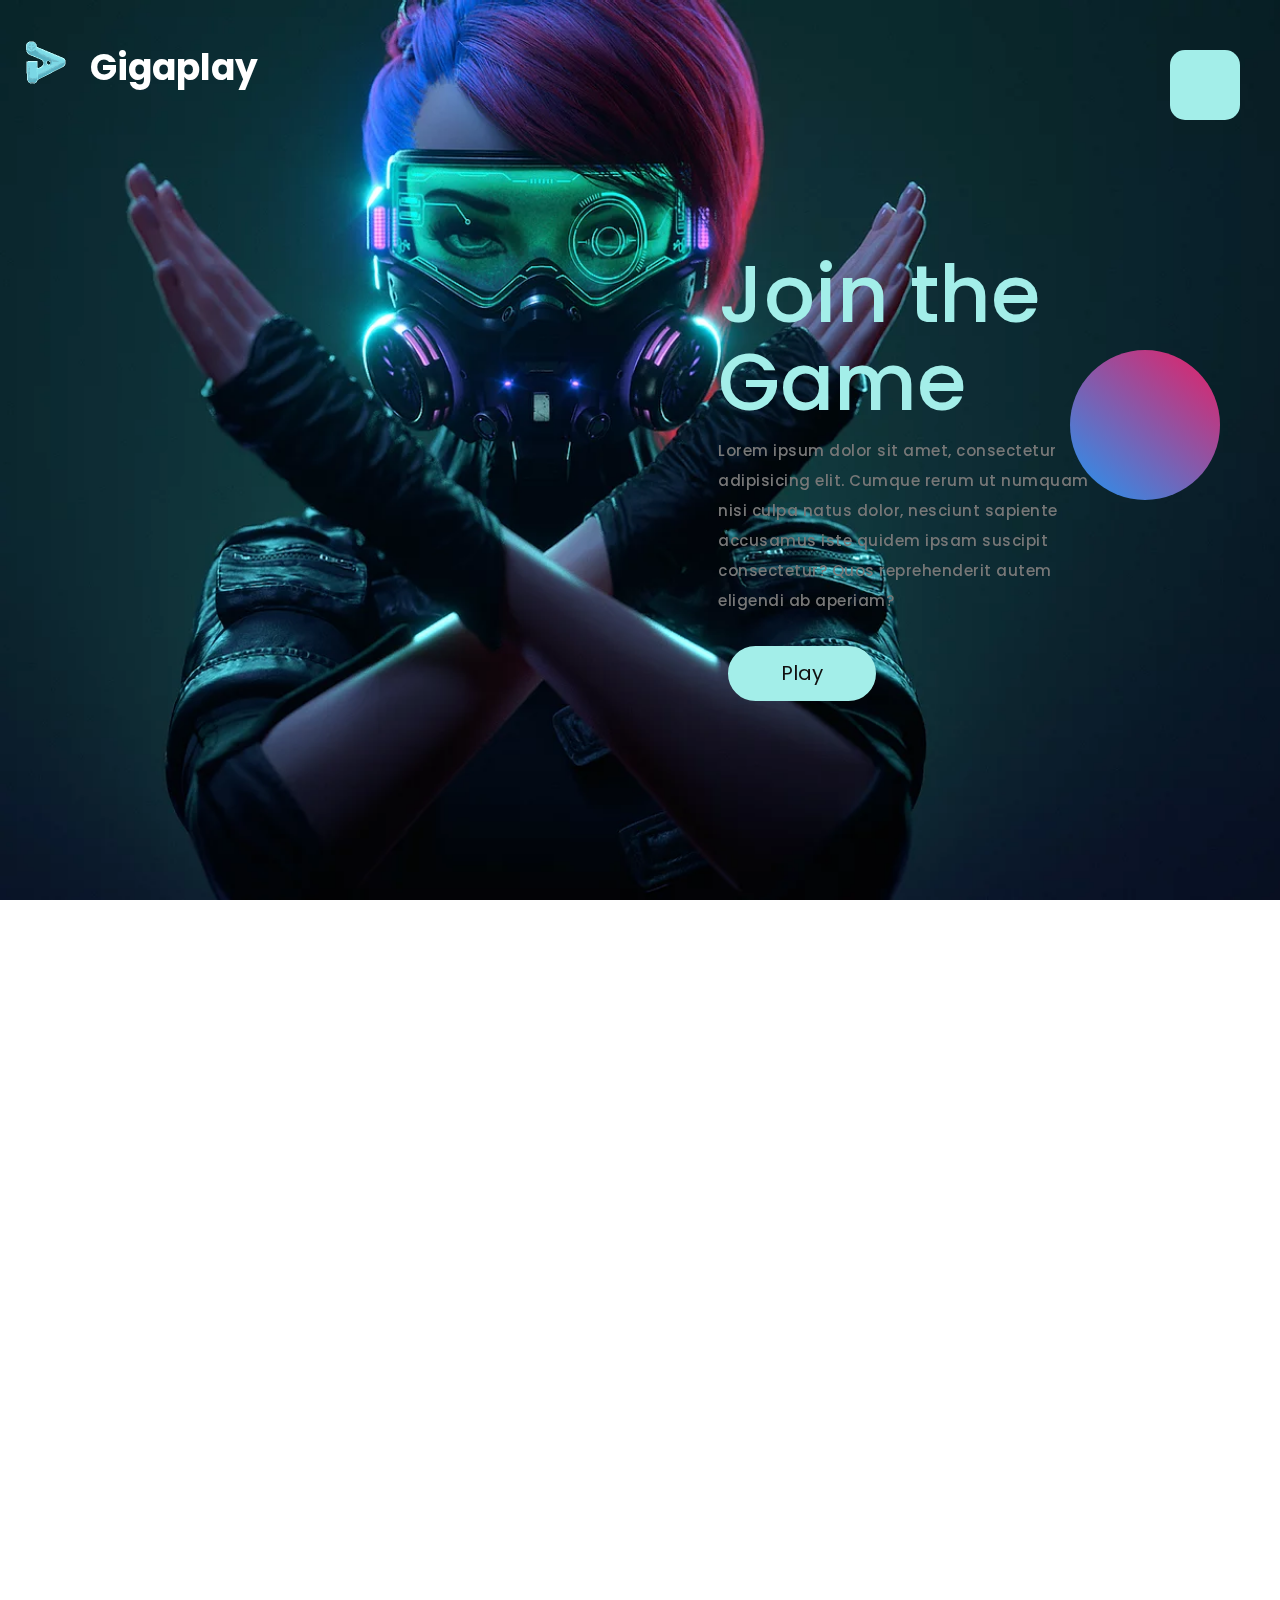
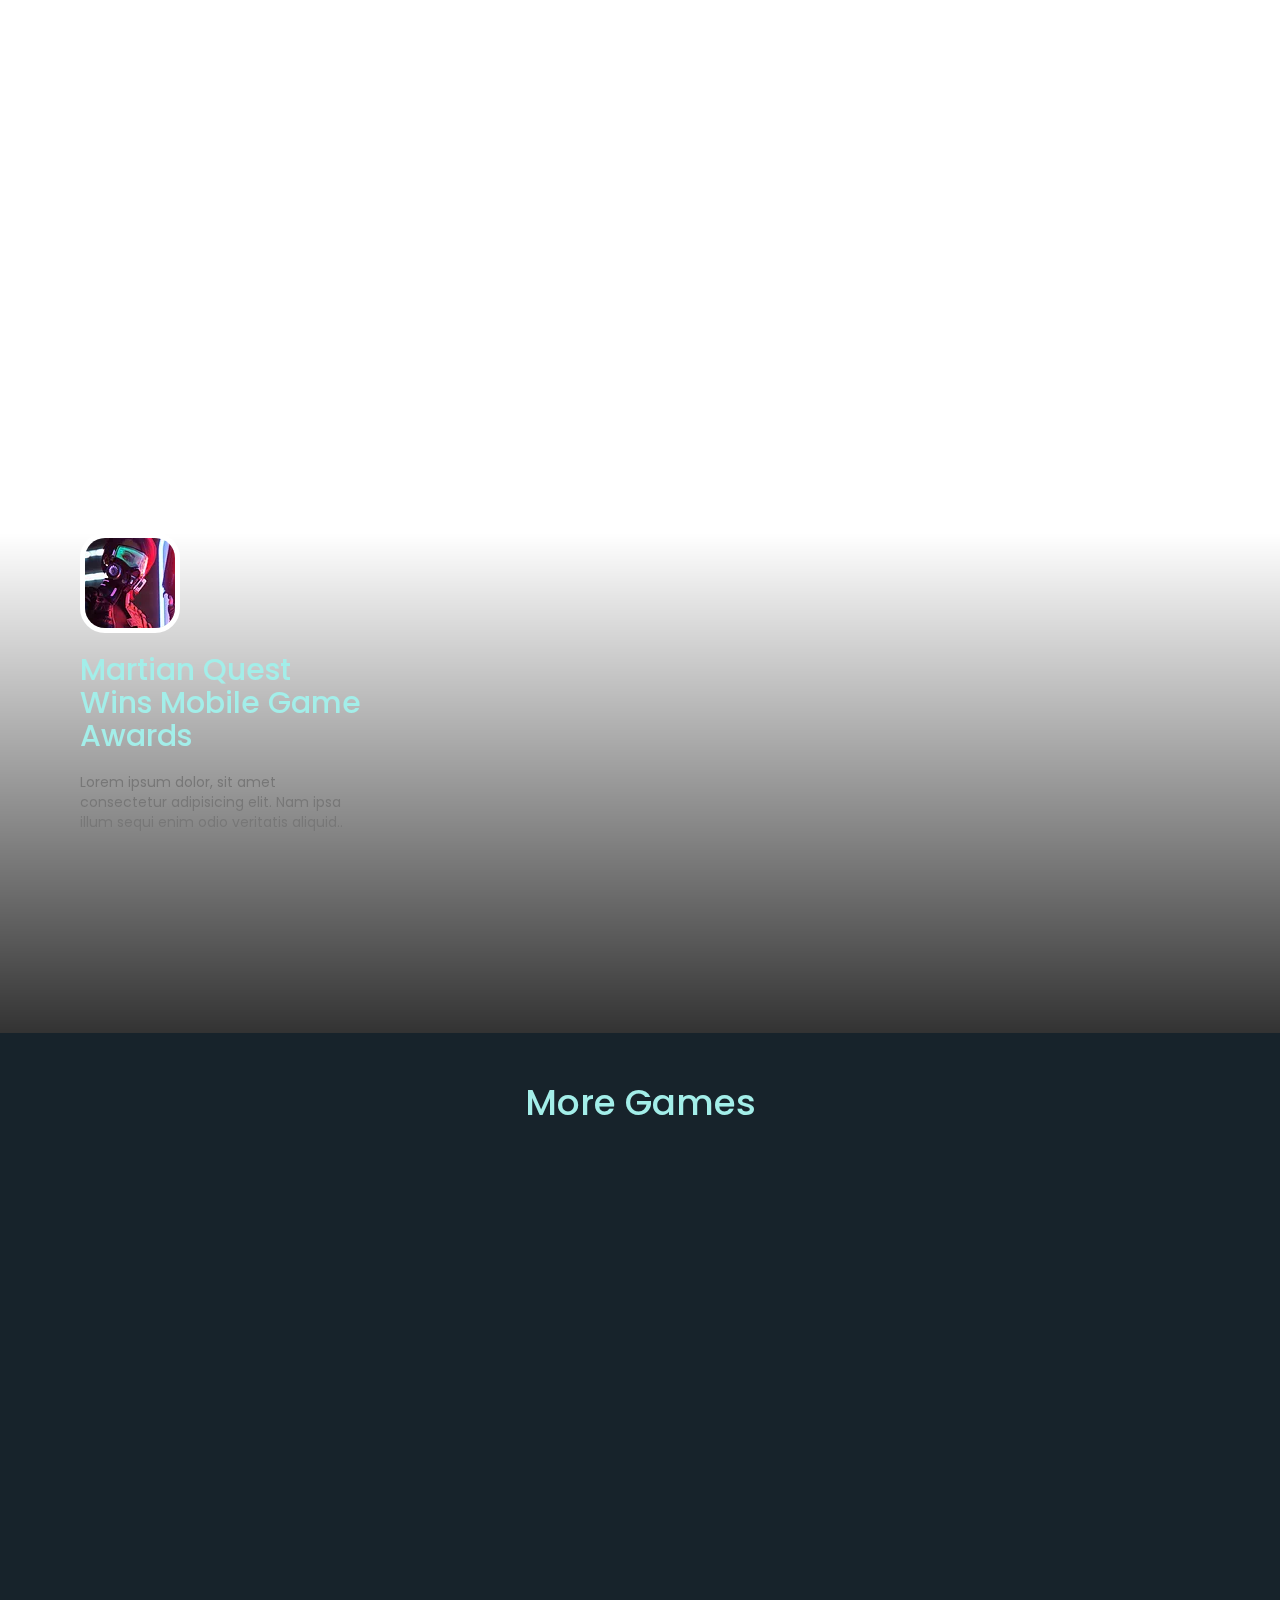
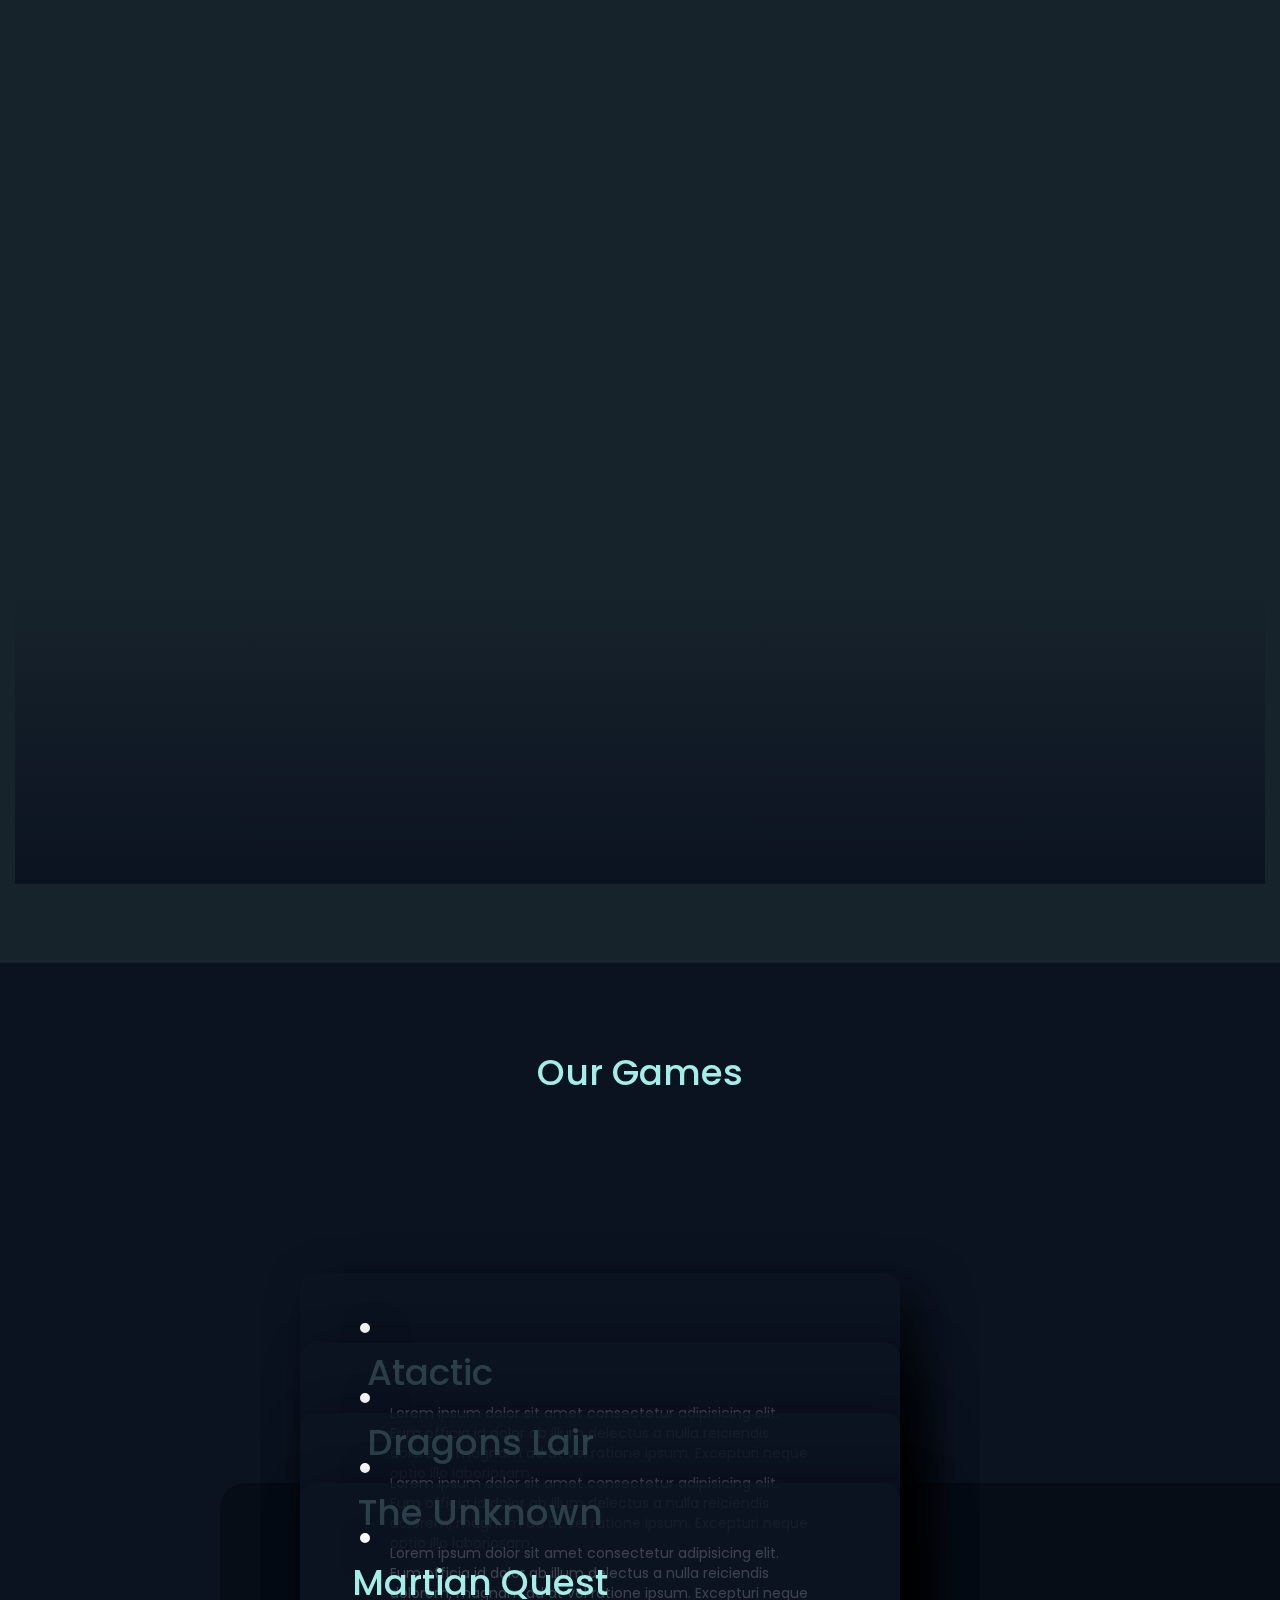
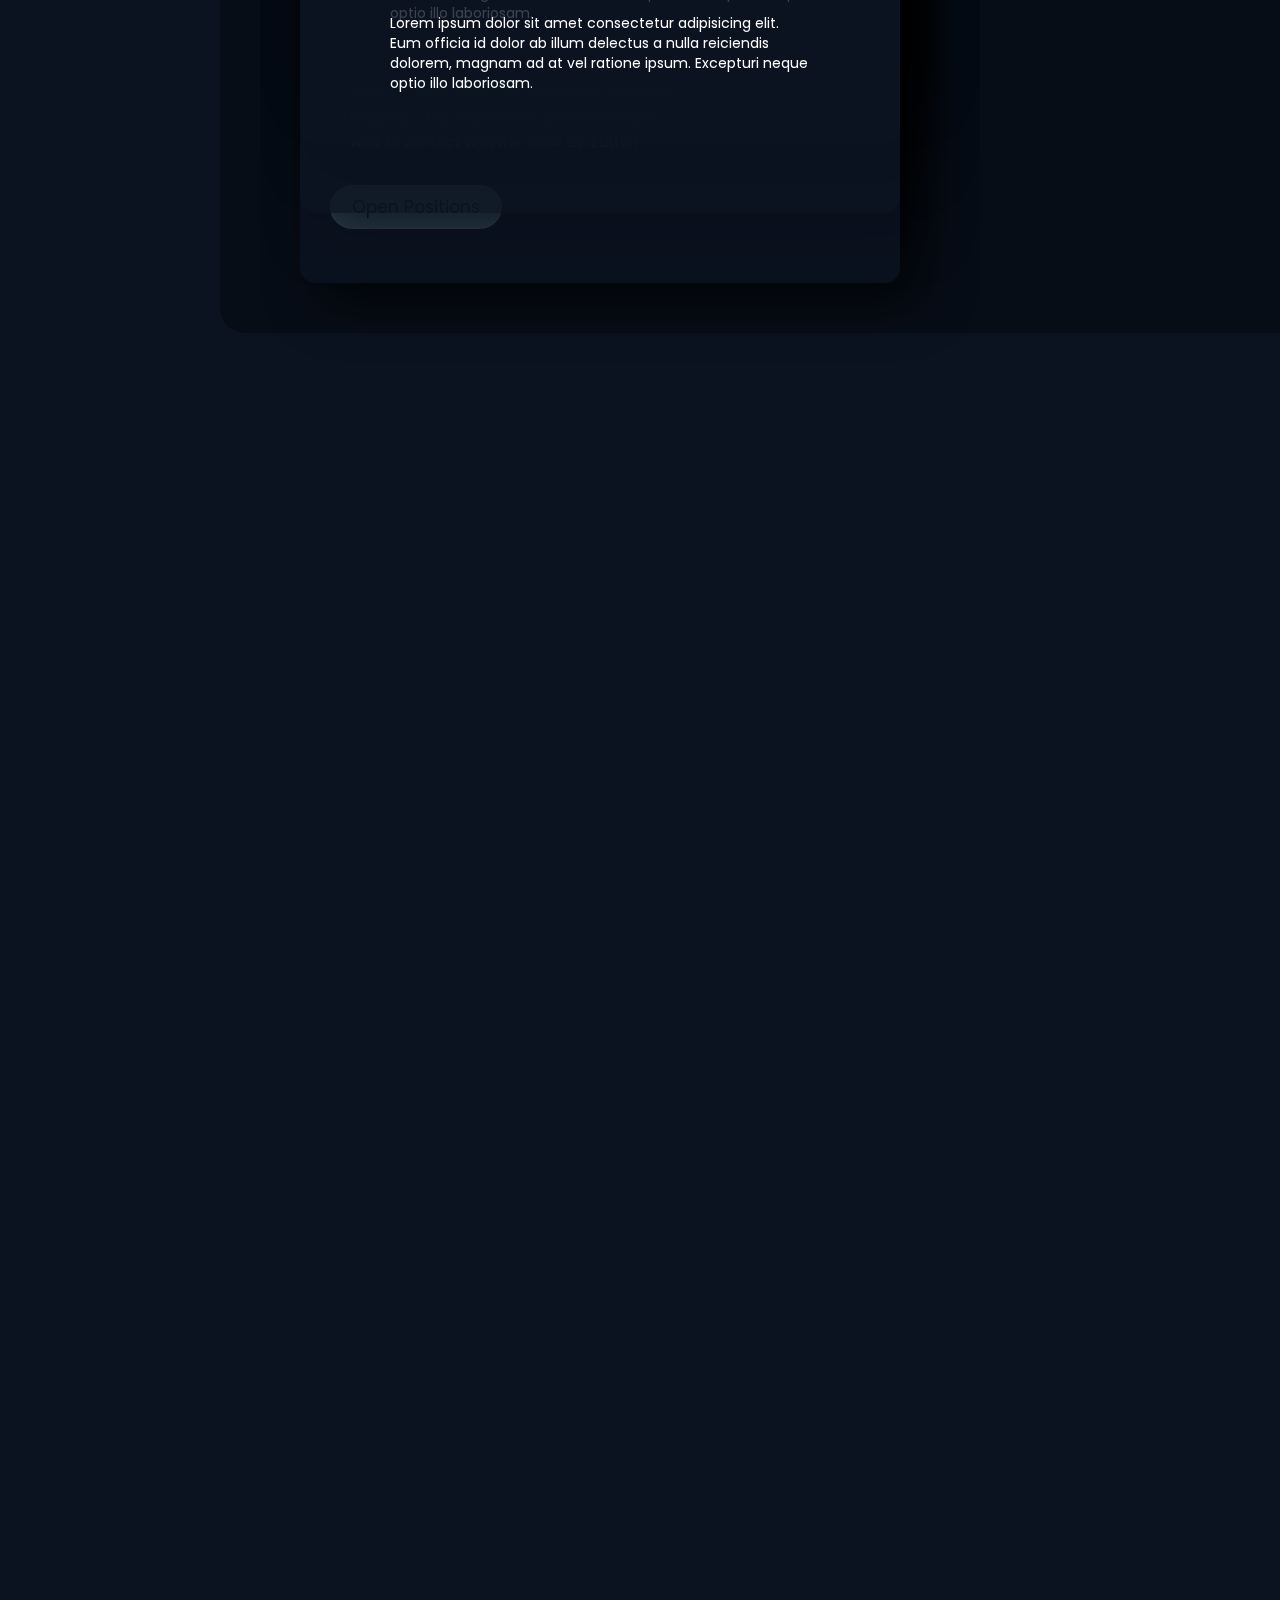
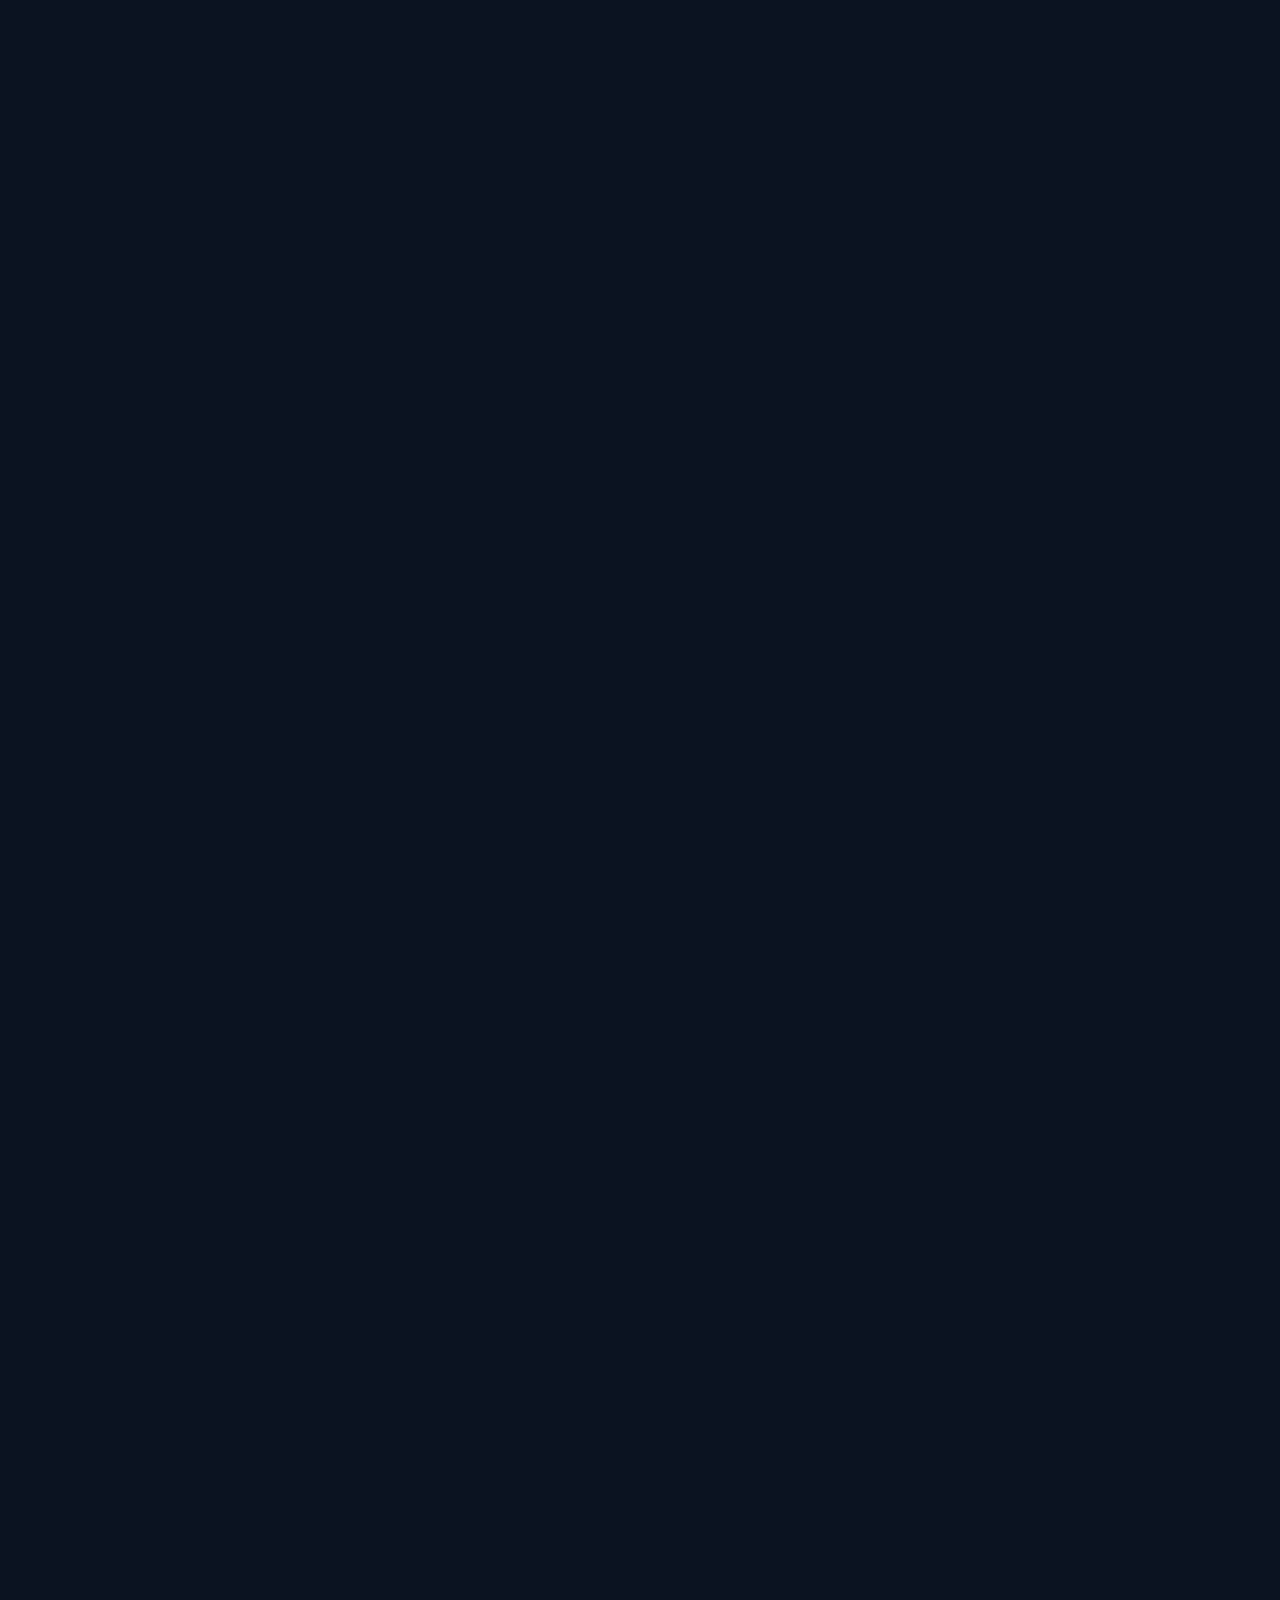
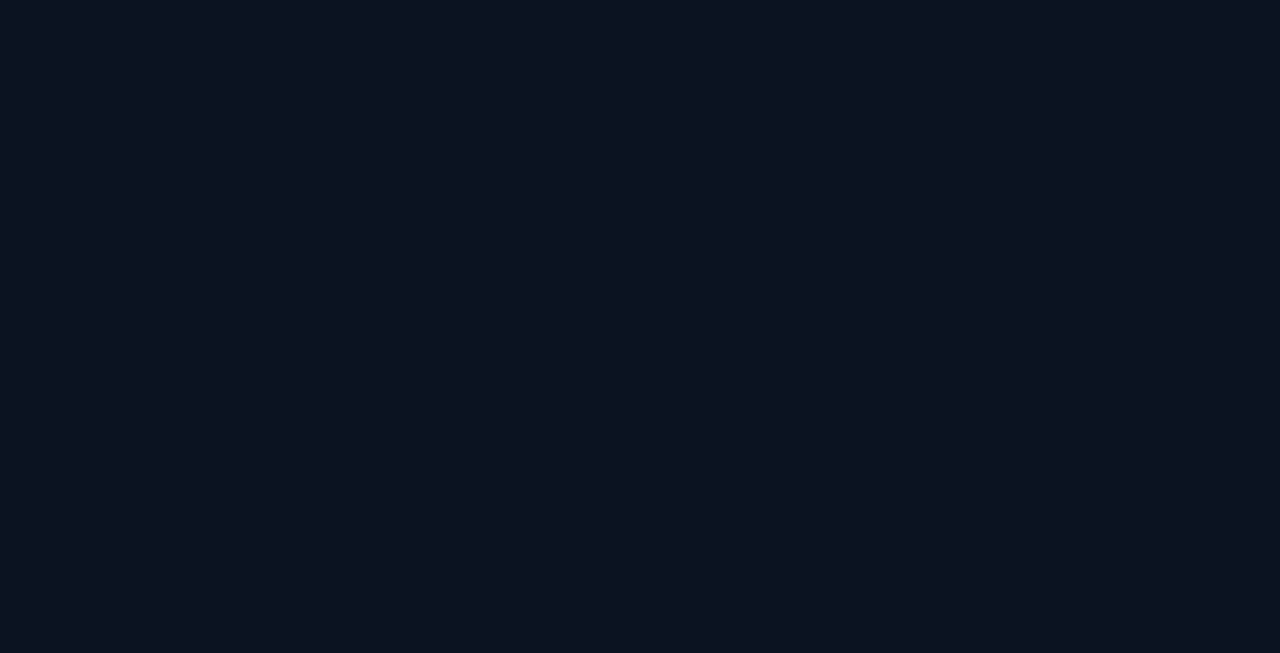
==== commit d060a44e: "complete work whit me section" ====
--- a/index.html
+++ b/index.html
@@ -176,9 +176,11 @@
                         <p>Lorem ipsum dolor sit amet consectetur adipisicing elit. Eum officia id dolor ab illum
                             delectus a nulla reiciendis dolorem, magnam ad at vel ratione ipsum. Excepturi neque optio
                             illo laboriosam.</p>
-                        <img class="album-item-luncher-btn" src="https://static.wixstatic.com/media/ea26fd_894d40d20a9e436888e8a06216c5a9ee~mv2.png/v1/fill/w_134,h_40,al_c,q_85/ea26fd_894d40d20a9e436888e8a06216c5a9ee~mv2.webp"
-                            alt="" data-toggle="tooltip" title="GooglePlay">
-                        <img class="album-item-luncher-btn" src="https://static.wixstatic.com/media/ea26fd_b300bf99797c4338b69510f390998bed~mv2.png/v1/fill/w_135,h_40,al_c,q_85/ea26fd_b300bf99797c4338b69510f390998bed~mv2.webp"
+                        <img class="album-item-luncher-btn"
+                            src="https://static.wixstatic.com/media/ea26fd_894d40d20a9e436888e8a06216c5a9ee~mv2.png/v1/fill/w_134,h_40,al_c,q_85/ea26fd_894d40d20a9e436888e8a06216c5a9ee~mv2.webp"
+                            alt="" data-toggle="tooltip" title="GooglePlay">
+                        <img class="album-item-luncher-btn"
+                            src="https://static.wixstatic.com/media/ea26fd_b300bf99797c4338b69510f390998bed~mv2.png/v1/fill/w_135,h_40,al_c,q_85/ea26fd_b300bf99797c4338b69510f390998bed~mv2.webp"
                             alt="" data-toggle="tooltip" title="AppStore">
                     </div>
                 </div>
@@ -193,9 +195,11 @@
                         <p>Lorem ipsum dolor sit amet consectetur adipisicing elit. Eum officia id dolor ab illum
                             delectus a nulla reiciendis dolorem, magnam ad at vel ratione ipsum. Excepturi neque optio
                             illo laboriosam.</p>
-                        <img class="album-item-luncher-btn" src="https://static.wixstatic.com/media/ea26fd_894d40d20a9e436888e8a06216c5a9ee~mv2.png/v1/fill/w_134,h_40,al_c,q_85/ea26fd_894d40d20a9e436888e8a06216c5a9ee~mv2.webp"
-                            alt="" data-toggle="tooltip" title="GooglePlay">
-                        <img class="album-item-luncher-btn" src="https://static.wixstatic.com/media/ea26fd_b300bf99797c4338b69510f390998bed~mv2.png/v1/fill/w_135,h_40,al_c,q_85/ea26fd_b300bf99797c4338b69510f390998bed~mv2.webp"
+                        <img class="album-item-luncher-btn"
+                            src="https://static.wixstatic.com/media/ea26fd_894d40d20a9e436888e8a06216c5a9ee~mv2.png/v1/fill/w_134,h_40,al_c,q_85/ea26fd_894d40d20a9e436888e8a06216c5a9ee~mv2.webp"
+                            alt="" data-toggle="tooltip" title="GooglePlay">
+                        <img class="album-item-luncher-btn"
+                            src="https://static.wixstatic.com/media/ea26fd_b300bf99797c4338b69510f390998bed~mv2.png/v1/fill/w_135,h_40,al_c,q_85/ea26fd_b300bf99797c4338b69510f390998bed~mv2.webp"
                             alt="" data-toggle="tooltip" title="AppStore">
                     </div>
                 </div>
@@ -210,9 +214,11 @@
                         <p>Lorem ipsum dolor sit amet consectetur adipisicing elit. Eum officia id dolor ab illum
                             delectus a nulla reiciendis dolorem, magnam ad at vel ratione ipsum. Excepturi neque optio
                             illo laboriosam.</p>
-                        <img class="album-item-luncher-btn" src="https://static.wixstatic.com/media/ea26fd_894d40d20a9e436888e8a06216c5a9ee~mv2.png/v1/fill/w_134,h_40,al_c,q_85/ea26fd_894d40d20a9e436888e8a06216c5a9ee~mv2.webp"
-                            alt="" data-toggle="tooltip" title="GooglePlay">
-                        <img class="album-item-luncher-btn" src="https://static.wixstatic.com/media/ea26fd_b300bf99797c4338b69510f390998bed~mv2.png/v1/fill/w_135,h_40,al_c,q_85/ea26fd_b300bf99797c4338b69510f390998bed~mv2.webp"
+                        <img class="album-item-luncher-btn"
+                            src="https://static.wixstatic.com/media/ea26fd_894d40d20a9e436888e8a06216c5a9ee~mv2.png/v1/fill/w_134,h_40,al_c,q_85/ea26fd_894d40d20a9e436888e8a06216c5a9ee~mv2.webp"
+                            alt="" data-toggle="tooltip" title="GooglePlay">
+                        <img class="album-item-luncher-btn"
+                            src="https://static.wixstatic.com/media/ea26fd_b300bf99797c4338b69510f390998bed~mv2.png/v1/fill/w_135,h_40,al_c,q_85/ea26fd_b300bf99797c4338b69510f390998bed~mv2.webp"
                             alt="" data-toggle="tooltip" title="AppStore">
                     </div>
                 </div>
@@ -227,14 +233,30 @@
                         <p>Lorem ipsum dolor sit amet consectetur adipisicing elit. Eum officia id dolor ab illum
                             delectus a nulla reiciendis dolorem, magnam ad at vel ratione ipsum. Excepturi neque optio
                             illo laboriosam.</p>
-                        <img class="album-item-luncher-btn" src="https://static.wixstatic.com/media/ea26fd_894d40d20a9e436888e8a06216c5a9ee~mv2.png/v1/fill/w_134,h_40,al_c,q_85/ea26fd_894d40d20a9e436888e8a06216c5a9ee~mv2.webp"
-                            alt="" data-toggle="tooltip" title="GooglePlay">
-                        <img class="album-item-luncher-btn" src="https://static.wixstatic.com/media/ea26fd_b300bf99797c4338b69510f390998bed~mv2.png/v1/fill/w_135,h_40,al_c,q_85/ea26fd_b300bf99797c4338b69510f390998bed~mv2.webp"
-                            alt="" data-toggle="tooltip" title="AppStore">
-                    </div>
-                </div>
-            </div>
-            
+                        <img class="album-item-luncher-btn"
+                            src="https://static.wixstatic.com/media/ea26fd_894d40d20a9e436888e8a06216c5a9ee~mv2.png/v1/fill/w_134,h_40,al_c,q_85/ea26fd_894d40d20a9e436888e8a06216c5a9ee~mv2.webp"
+                            alt="" data-toggle="tooltip" title="GooglePlay">
+                        <img class="album-item-luncher-btn"
+                            src="https://static.wixstatic.com/media/ea26fd_b300bf99797c4338b69510f390998bed~mv2.png/v1/fill/w_135,h_40,al_c,q_85/ea26fd_b300bf99797c4338b69510f390998bed~mv2.webp"
+                            alt="" data-toggle="tooltip" title="AppStore">
+                    </div>
+                </div>
+            </div>
+
+            <!-- Work whit us -->
+            <div class="row">
+                <div class="col-8 work-whit-us">
+                    <div class="work-whit-us-over">
+                        <p>Work whit ME</p>
+                        <p>
+                            Hello, I`m Amir Alipour. im seventeen and have long way ..
+                            but i have many positions for you work or contact whit me.
+                            Click On Button
+                        </p>
+                        <button class="btn" data-toggle="modal" data-target="#working-modal">Open Positions</button>
+                    </div>
+                </div>
+            </div>
         </div>
     </section>
 
--- a/styles/main.css
+++ b/styles/main.css
@@ -410,7 +410,7 @@
     position: relative;
     top: 1400px;
     width: 100%;
-    height: 400vh;
+    height: 500vh;
     background: #0b1321;
 }
 
@@ -421,7 +421,7 @@
     bottom: -180px;
     left: 0;
     position: relative;
-    background: linear-gradient(rgba(0, 0, 0, 0),rgba(11, 19, 33, 0.5) ,rgba(11, 19, 33, 1));
+    background: linear-gradient(rgba(0, 0, 0, 0), rgba(11, 19, 33, 0.5), rgba(11, 19, 33, 1));
 }
 
 .album-section h1 {
@@ -463,12 +463,14 @@
 .album-item-DLbox img {
     width: 100px;
 }
+
 .album-item-DLbox img:nth-child(1) {
     margin-top: 50px;
     border: 5px solid #fff;
     margin-bottom: 20px;
 }
-.album-items-h1-fix{
+
+.album-items-h1-fix {
     margin: 0;
     margin-left: -170px !important;
 }
@@ -485,7 +487,7 @@
     margin-left: 15%;
 }
 
-.album-item-DLbox .album-item-luncher-btn{
+.album-item-DLbox .album-item-luncher-btn {
     border-radius: none;
     margin-top: 20px;
     width: 100px;
@@ -493,25 +495,82 @@
 
 /* -------------------------------- */
 
-.left-circle{
+.left-circle {
     position: absolute;
     width: 500px;
     height: 500px;
-    background: linear-gradient(40deg,#2196f3,#e91e63);
+    background: linear-gradient(40deg, #2196f3, #e91e63);
     border-radius: 50%;
     top: 120px;
     left: -100px;
 }
 
-.right-circle{
+.right-circle {
     position: absolute;
     width: 500px;
     height: 500px;
-    background: linear-gradient(40deg,#2196f3,#e91e63);
+    background: linear-gradient(40deg, #2196f3, #e91e63);
     border-radius: 50%;
     top: 1200px;
     right: -100px;
 }
 
 /* #2196f3 #e91e63 */
-/* -------------------------------- */+/* -------------------------------- */
+
+
+.work-whit-us {
+    height: 450px;
+    background: url(https://static.wixstatic.com/media/ea26fd_cc3d0c412c3d4b87adbeeaecd29259bd~mv2.jpg/v1/fill/w_1383,h_840,al_c,q_85,usm_0.66_1.00_0.01/ea26fd_cc3d0c412c3d4b87adbeeaecd29259bd~mv2.webp);
+    background-repeat: no-repeat;
+    position: relative;
+    top: 250px;
+    left: 220px;
+    background-attachment: fixed;
+    width: 1160px;
+    border-radius: 25px;
+}
+
+.work-whit-us-over {
+    width: 100%;
+    background: rgba(0,0,0,0.3);
+    border-radius: 25px;
+    height: 450px;
+    padding: 50px;
+    padding-left: 100px;
+    padding-top: 100px;
+}
+
+.work-whit-us-over p:nth-child(1) {
+    color: #a3eee9;
+    font-size: 4rem;
+    margin-top: 150px;
+    margin-top: 20px;  
+}
+
+.work-whit-us-over p:nth-child(2){
+    color: #fff;
+    width: 33%;
+    margin-top: 20px;
+    margin-left: 30px;
+    line-height: 25px;
+}
+
+.work-whit-us-over button {
+    color: #000;
+    padding: 8px 20px;
+    border-radius: 35px;
+    margin-left: 10px;
+    background: #a3eee9;
+    transition: all 0.4s;
+    border: 2px solid rgba(255, 255, 255, 0.3);
+    font-size: 1.7rem;
+    margin-bottom: 20px;
+    margin-top: 20px;
+}
+
+.work-whit-us-over button:hover {
+    border: 2px solid rgba(255, 255, 255, 0.3);
+    color: #fff;
+    background: none;
+}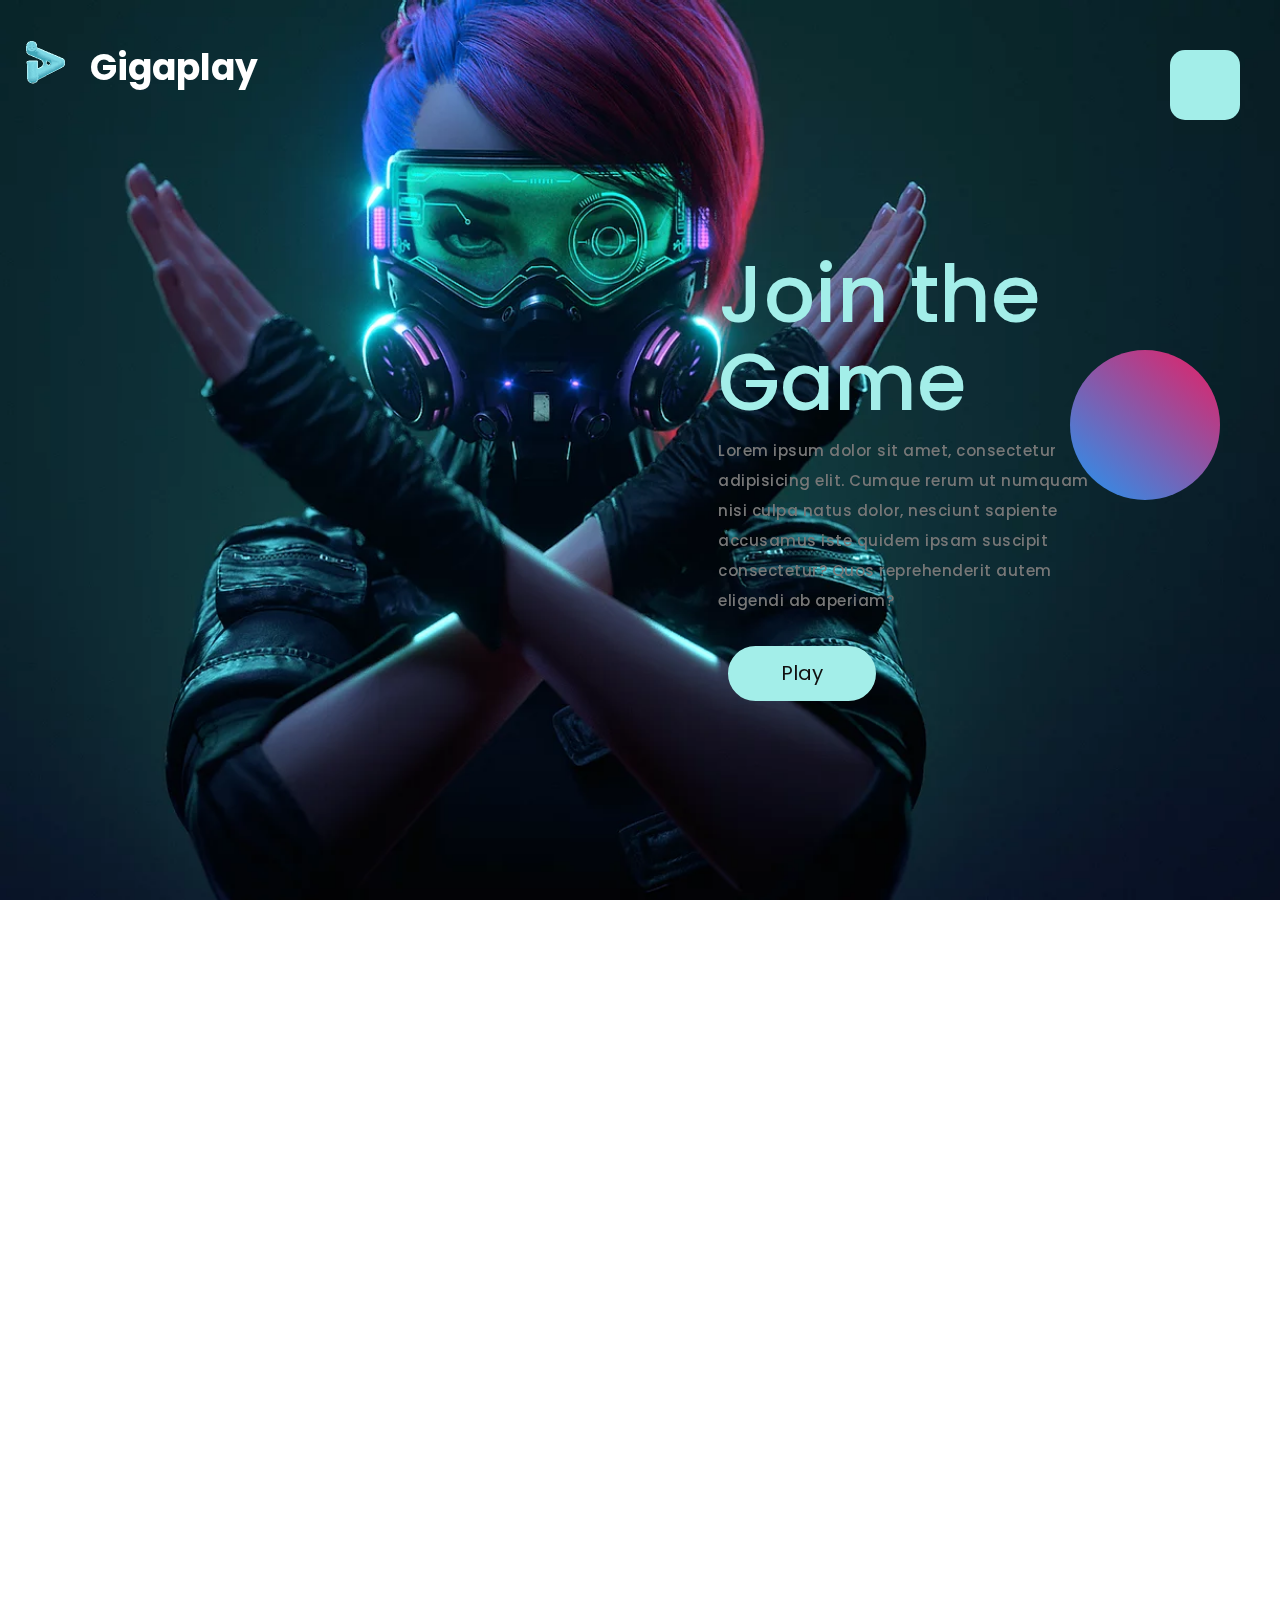
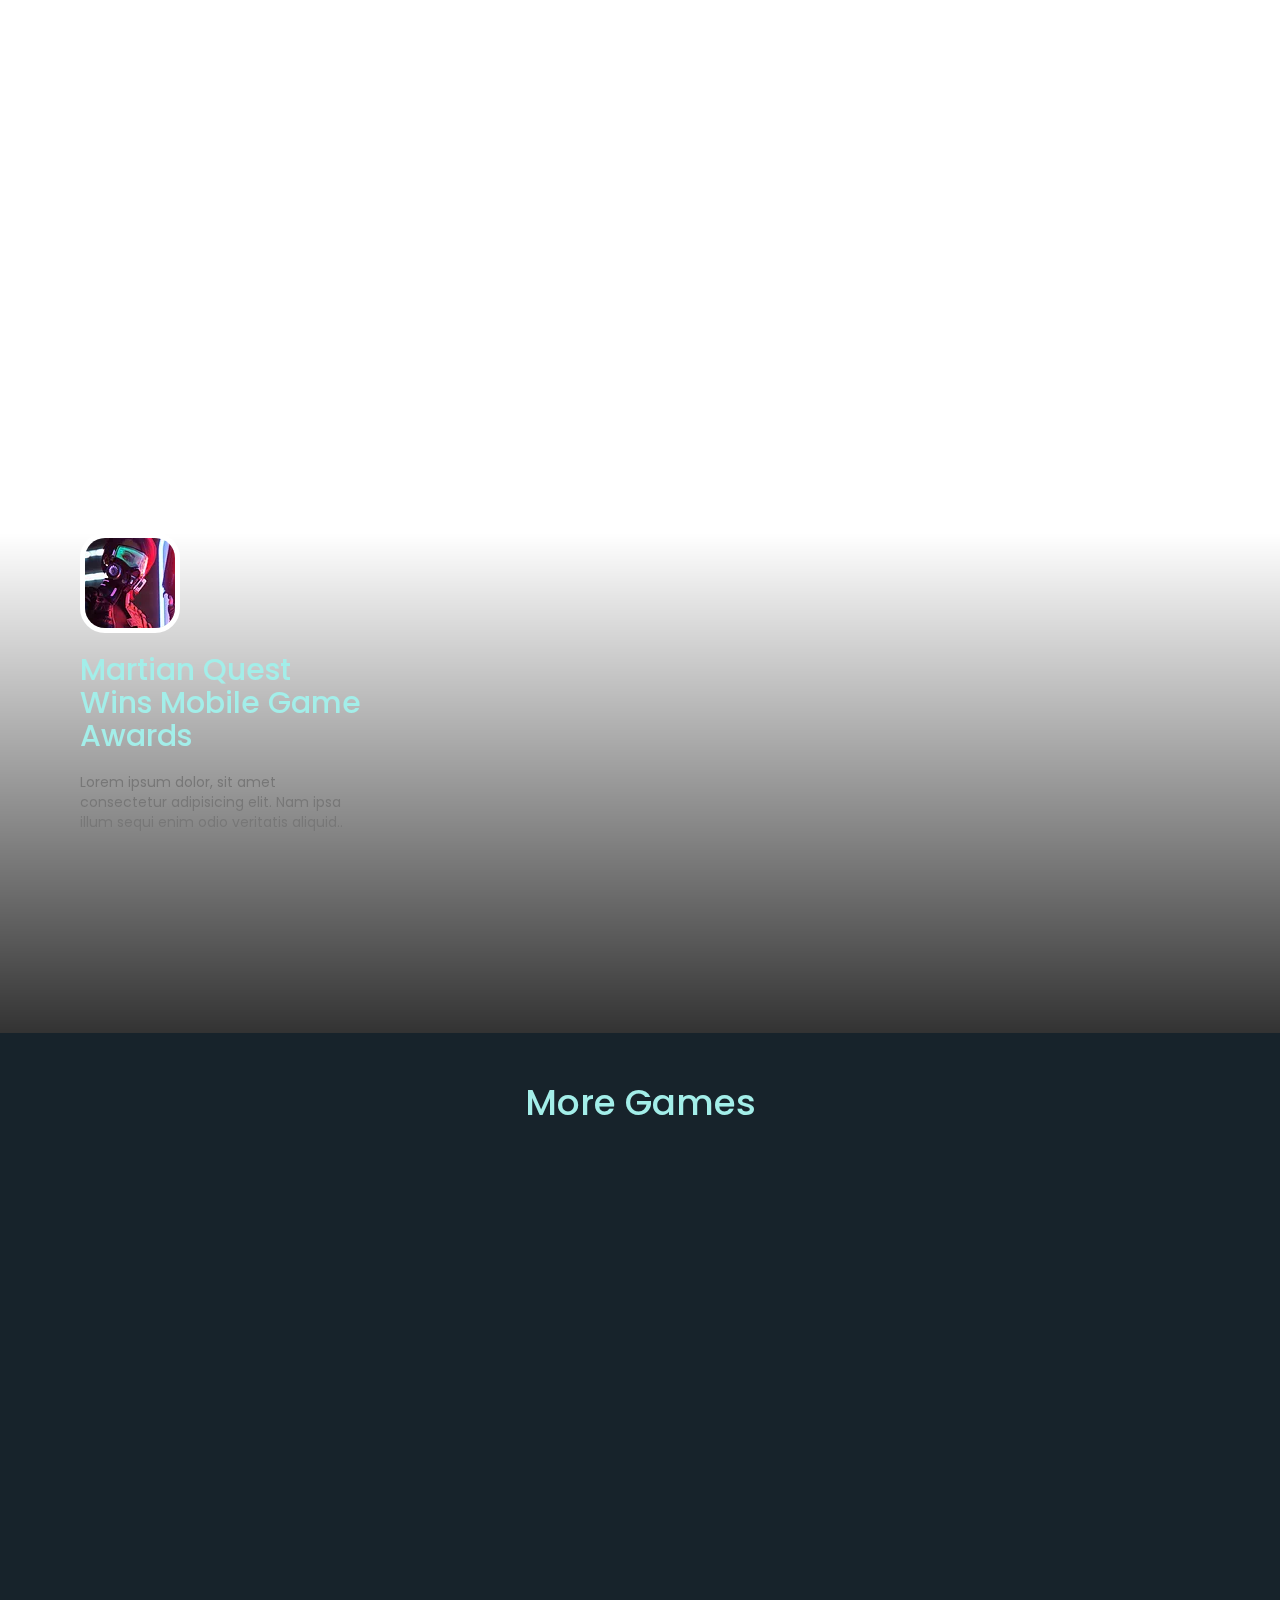
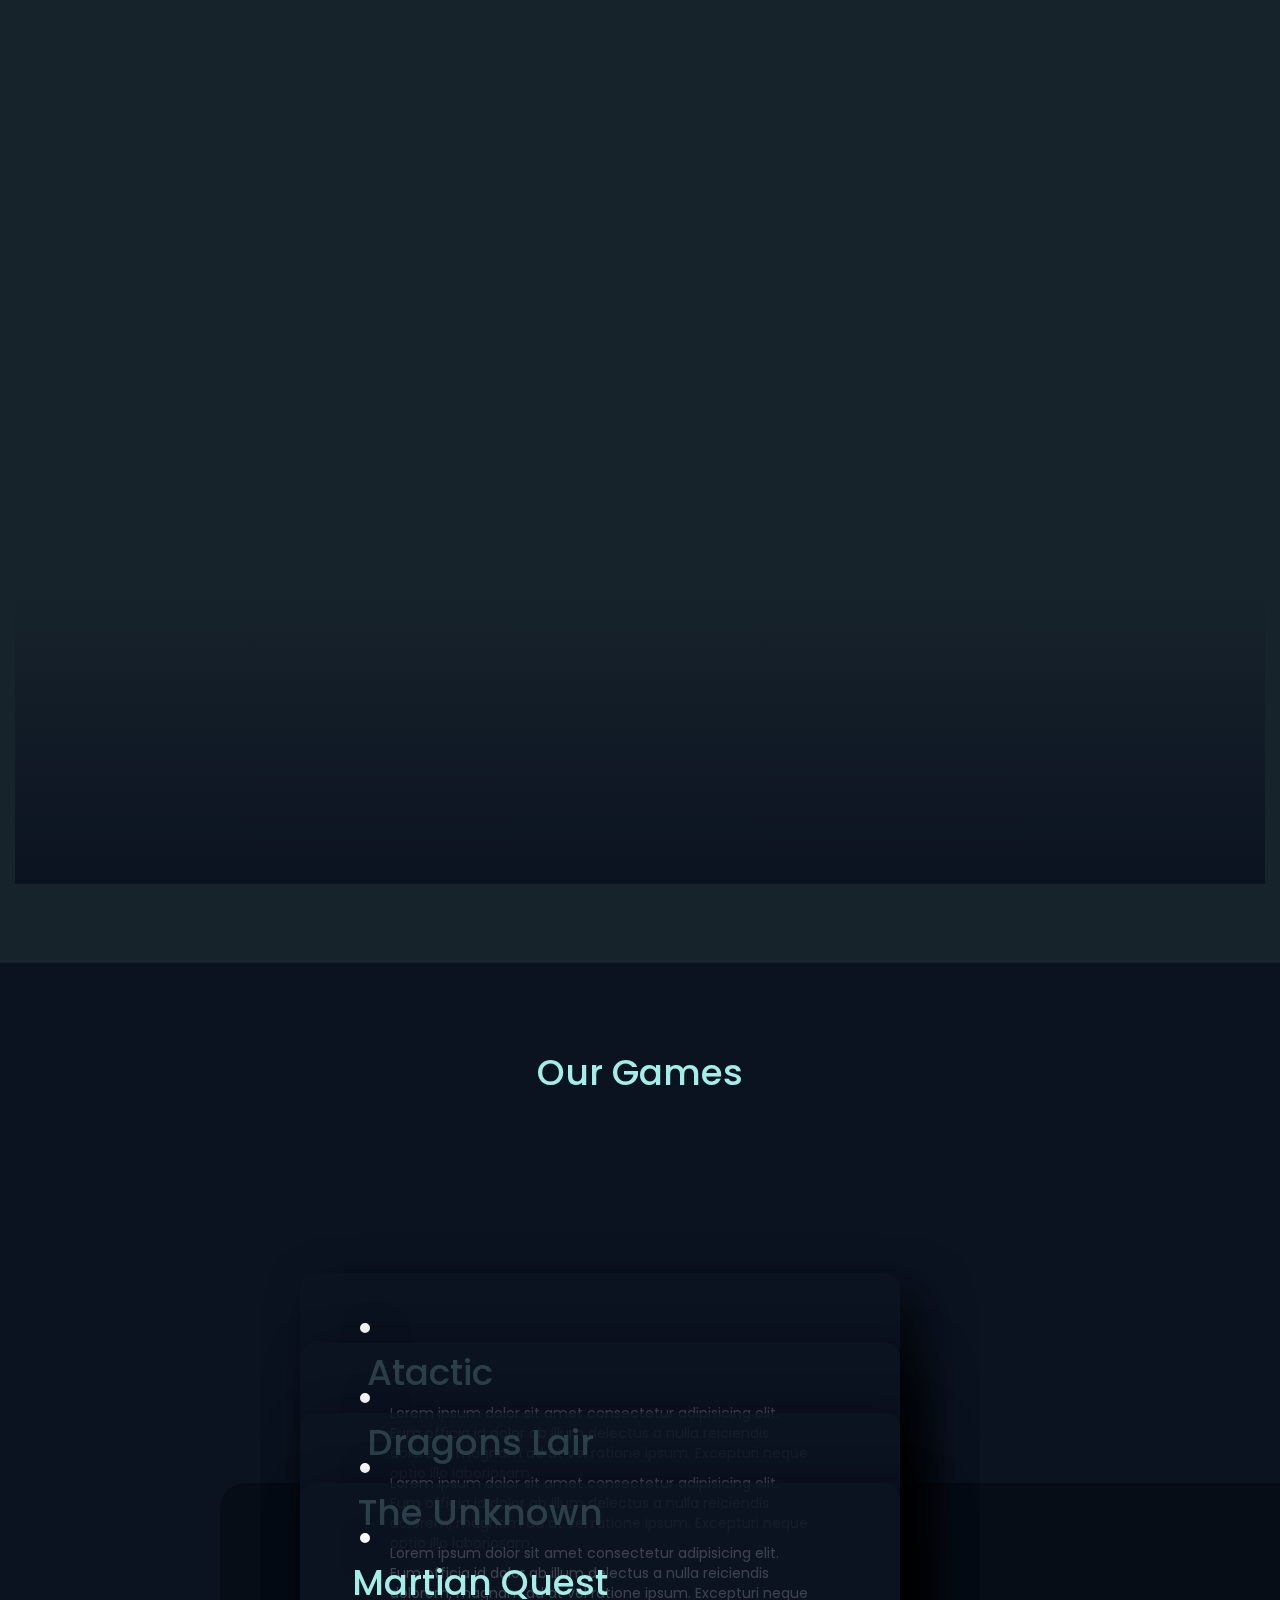
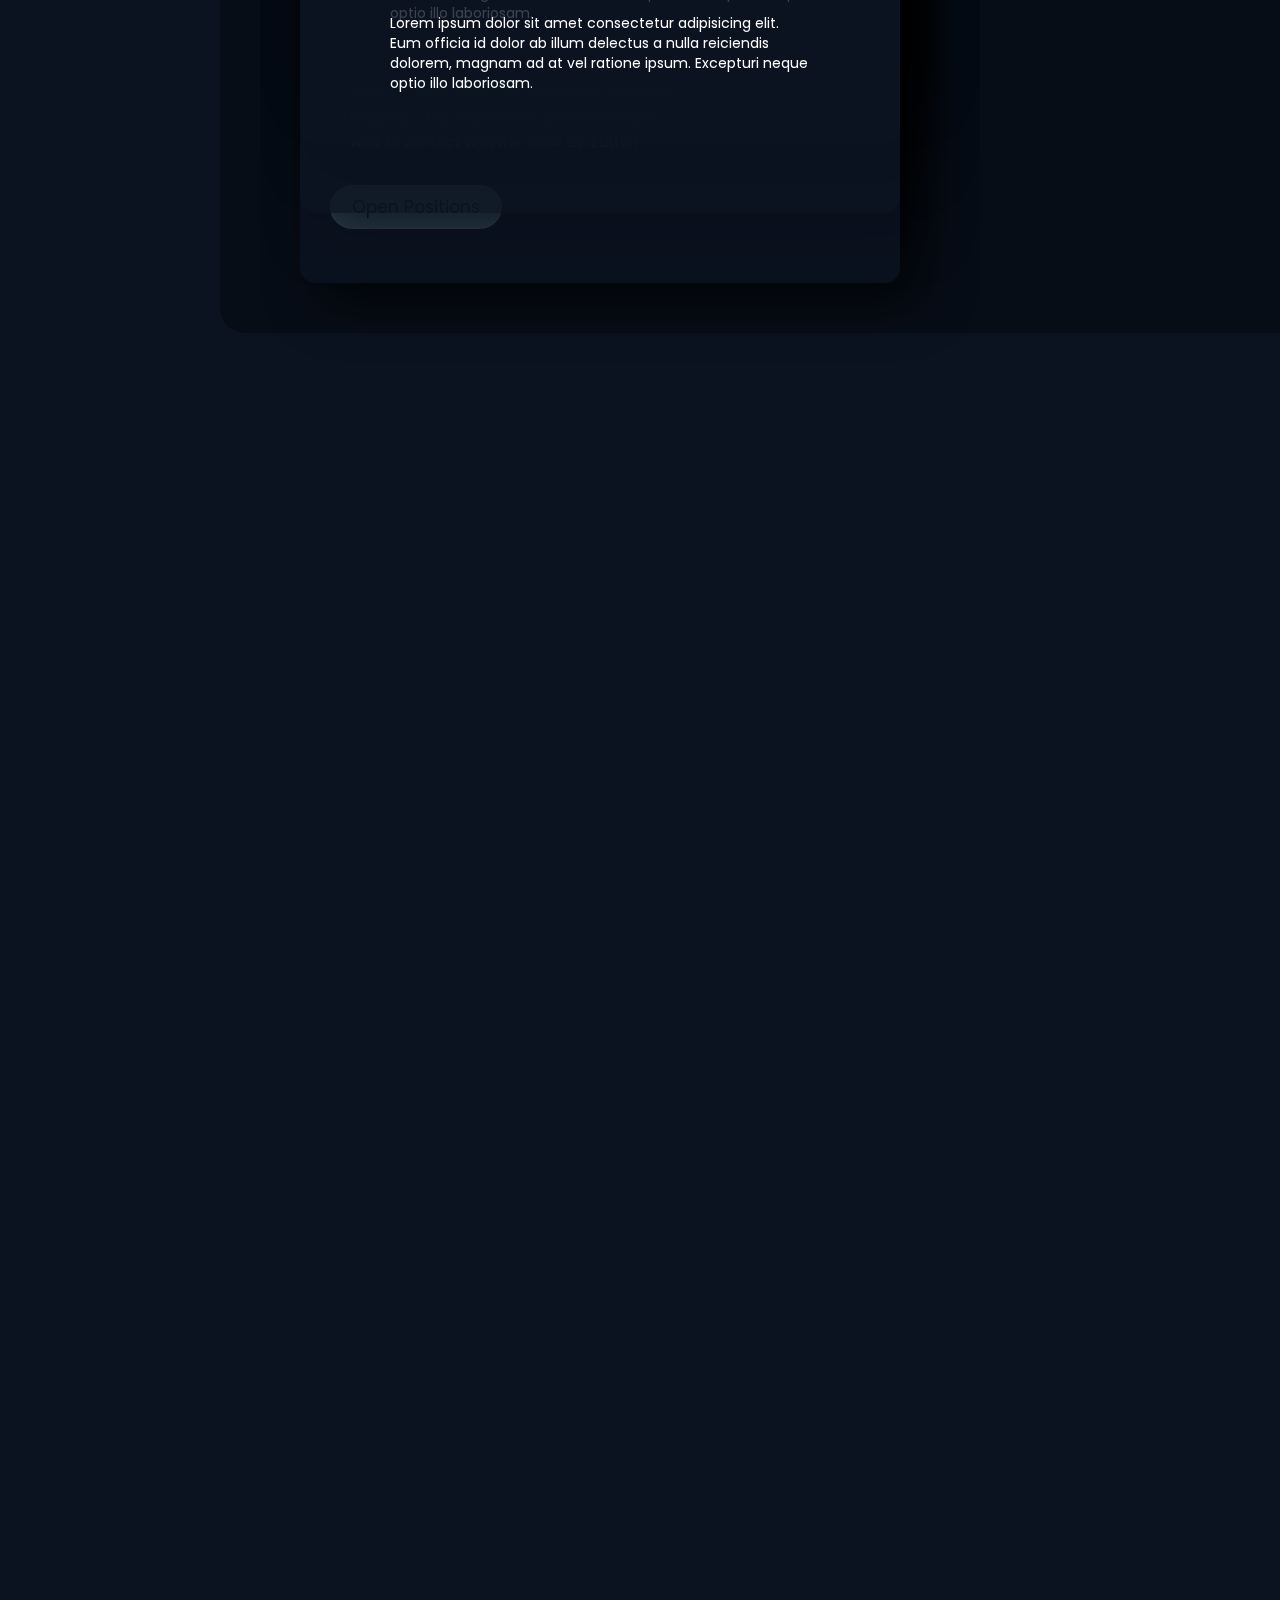
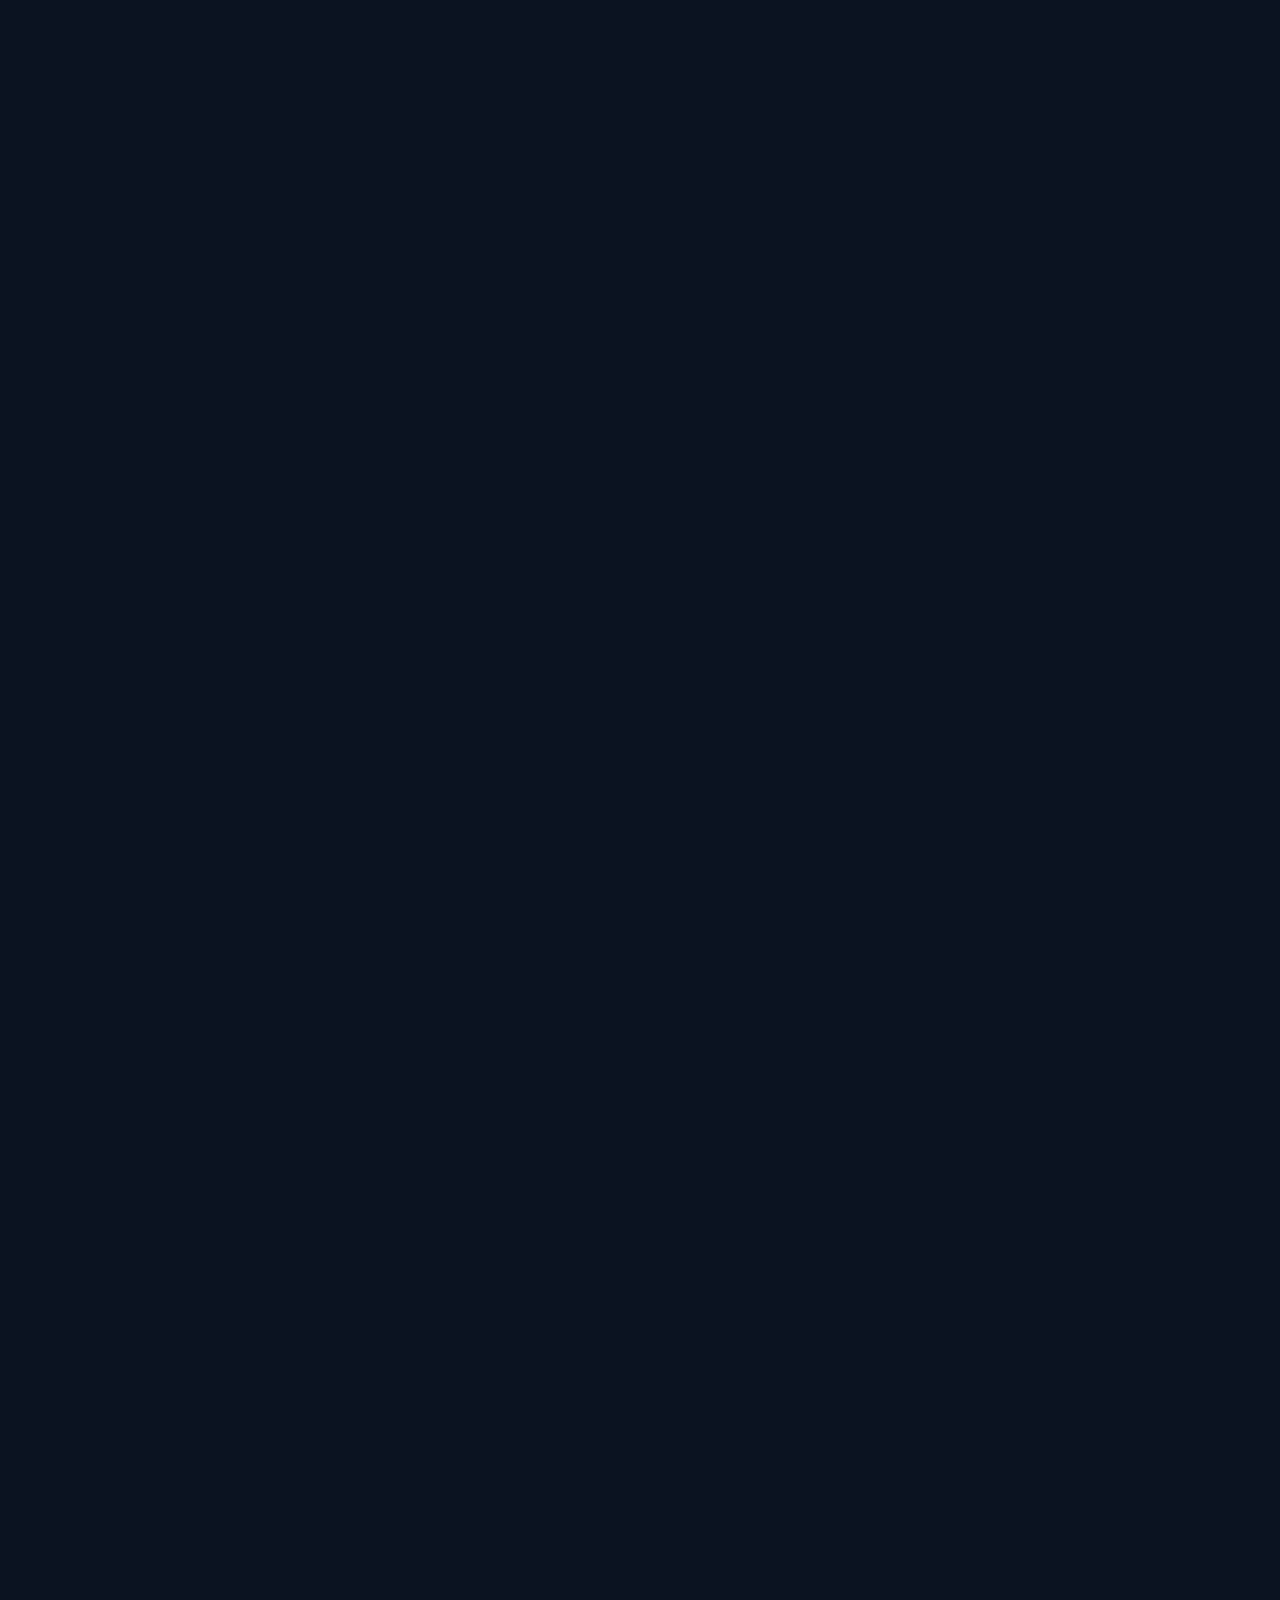
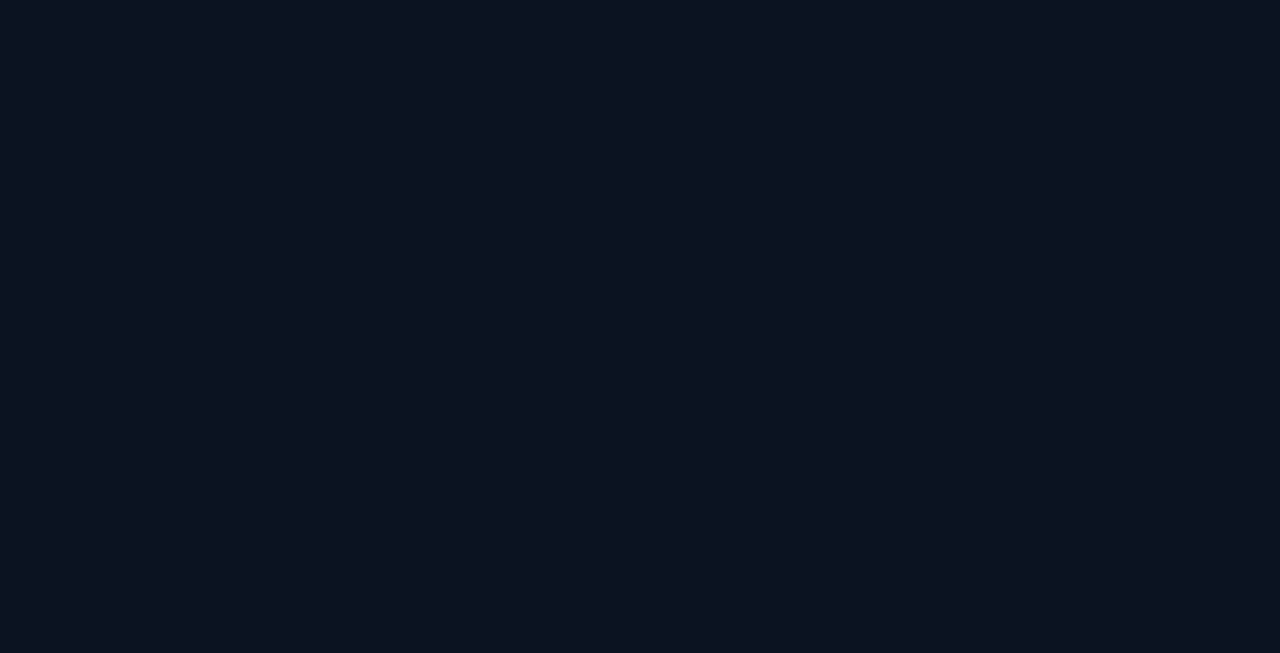
==== commit 32e69482: "contact modal added" ====
--- a/index.html
+++ b/index.html
@@ -260,9 +260,26 @@
         </div>
     </section>
 
-
-
-    <!-- jQuery -->
+    <div class="modal fade" id="working-modal" tabindex="-1" role="dialog" aria-labelledby="exampleModalLabel"
+        aria-hidden="true">
+        <div class="modal-dialog" role="document">
+            <div class="modal-content">
+                <div class="modal-header">
+                    <h2 class="modal-title" id="working-modal-Label">Work Whit Me</h2>
+                    <button type="button" class="close" data-dismiss="modal" aria-label="Close">
+                        <span aria-hidden="true">&times;</span>
+                    </button>
+                </div>
+                <div class="modal-body">
+                    Number : +989384204607 <br><br>
+                    Email : amir.alipour12127@gmail.com
+                </div>
+                <div class="modal-footer">
+                    good luck
+                </div>
+            </div>
+        </div>
+    </div <!-- jQuery -->
     <script src="https://ajax.googleapis.com/ajax/libs/jquery/1.12.4/jquery.min.js"></script>
     <!-- Bootstrap JavaScript -->
     <script src="https://maxcdn.bootstrapcdn.com/bootstrap/3.3.7/js/bootstrap.min.js"></script>
--- a/styles/main.css
+++ b/styles/main.css
@@ -573,4 +573,43 @@
     border: 2px solid rgba(255, 255, 255, 0.3);
     color: #fff;
     background: none;
-}+}
+
+/* ------ MODAL -------- */
+
+.modal-title {
+    margin: 0;
+    width: 50%;
+}
+.modal-header button {
+    position: absolute;
+    right: 30px;
+    top: 27px;
+    color: #fff;
+
+}
+
+.modal-header {
+    background: #192a48;
+    color: #fff;
+    border-top-left-radius: 15px;
+    border-top-right-radius: 15px;
+}
+
+.modal-body {
+    background: #192a48;
+    color: #fff;
+}
+
+.modal-footer {
+    background: #192a48;
+    color: #fff;
+    border-bottom-left-radius: 15px;
+    border-bottom-right-radius: 15px;
+}
+
+.modal-content {
+    border-radius: 18px;
+}
+
+/* ------ MODAL -------- */
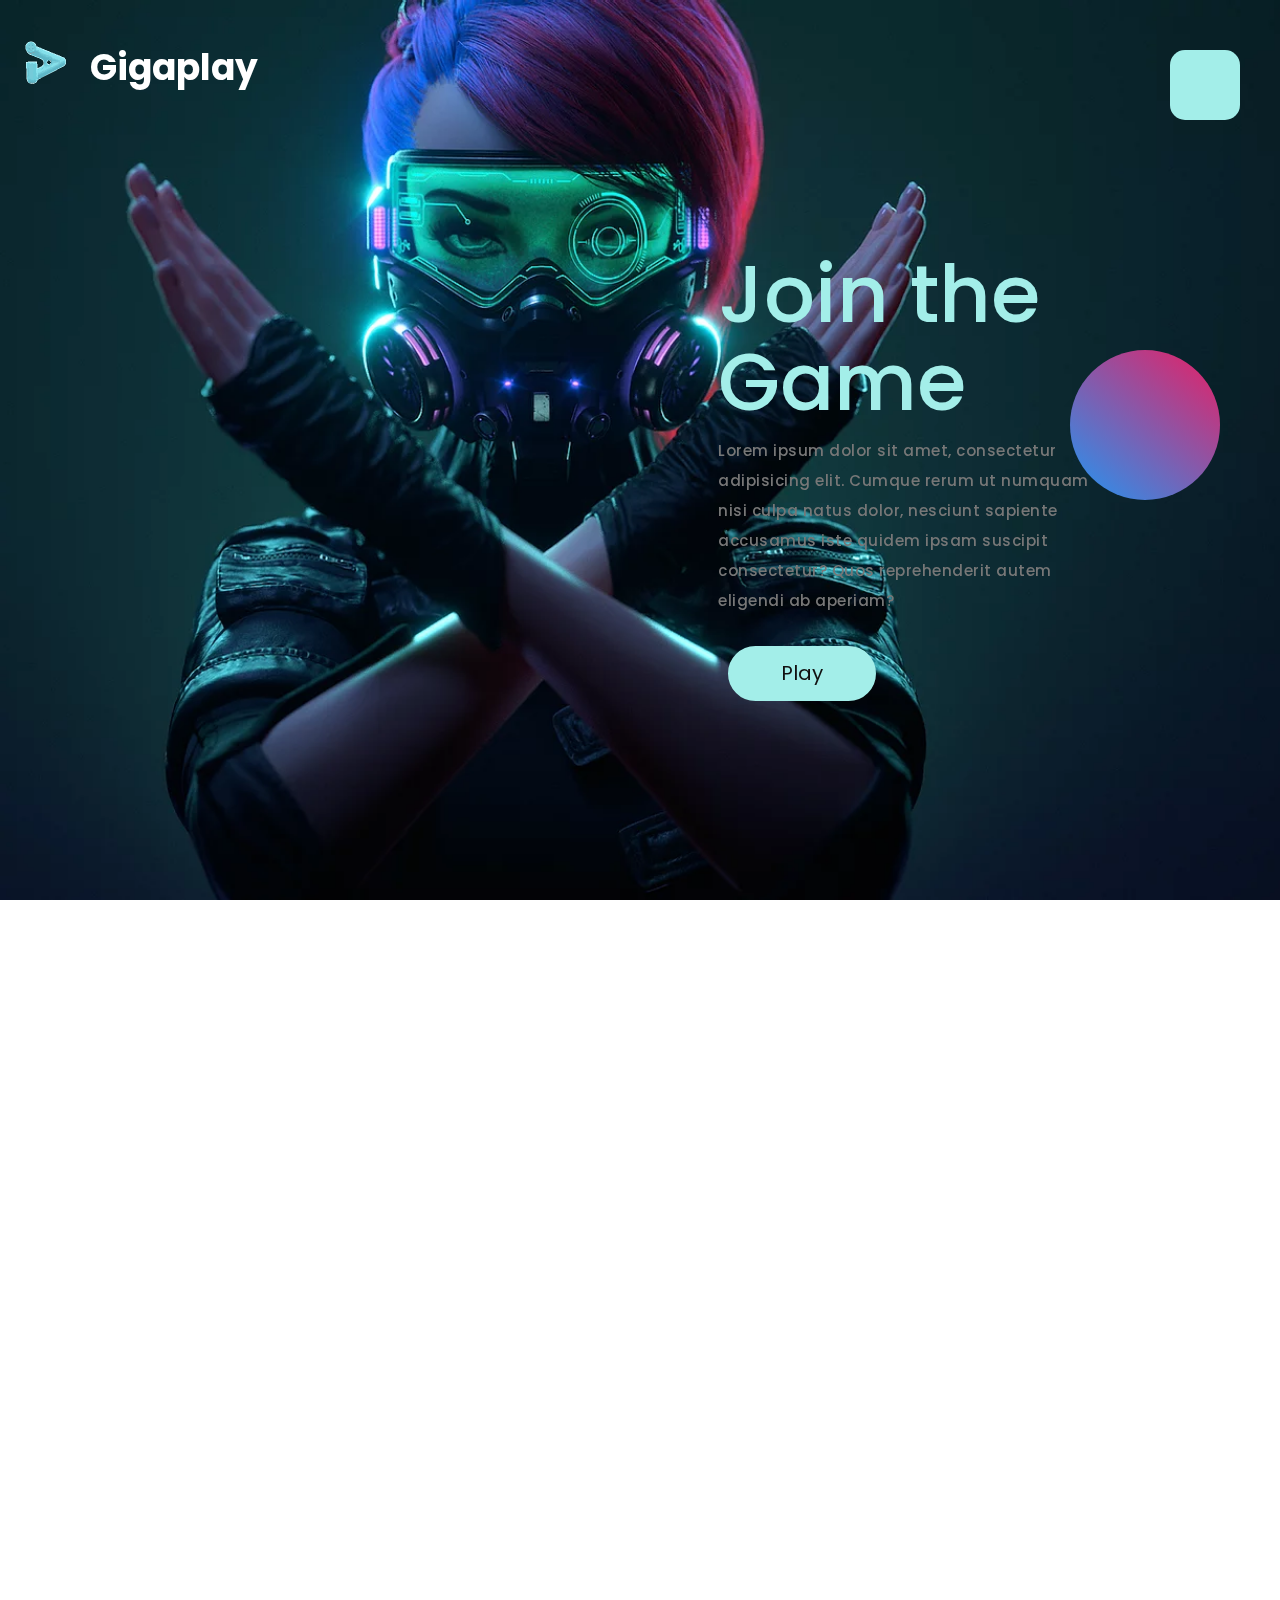
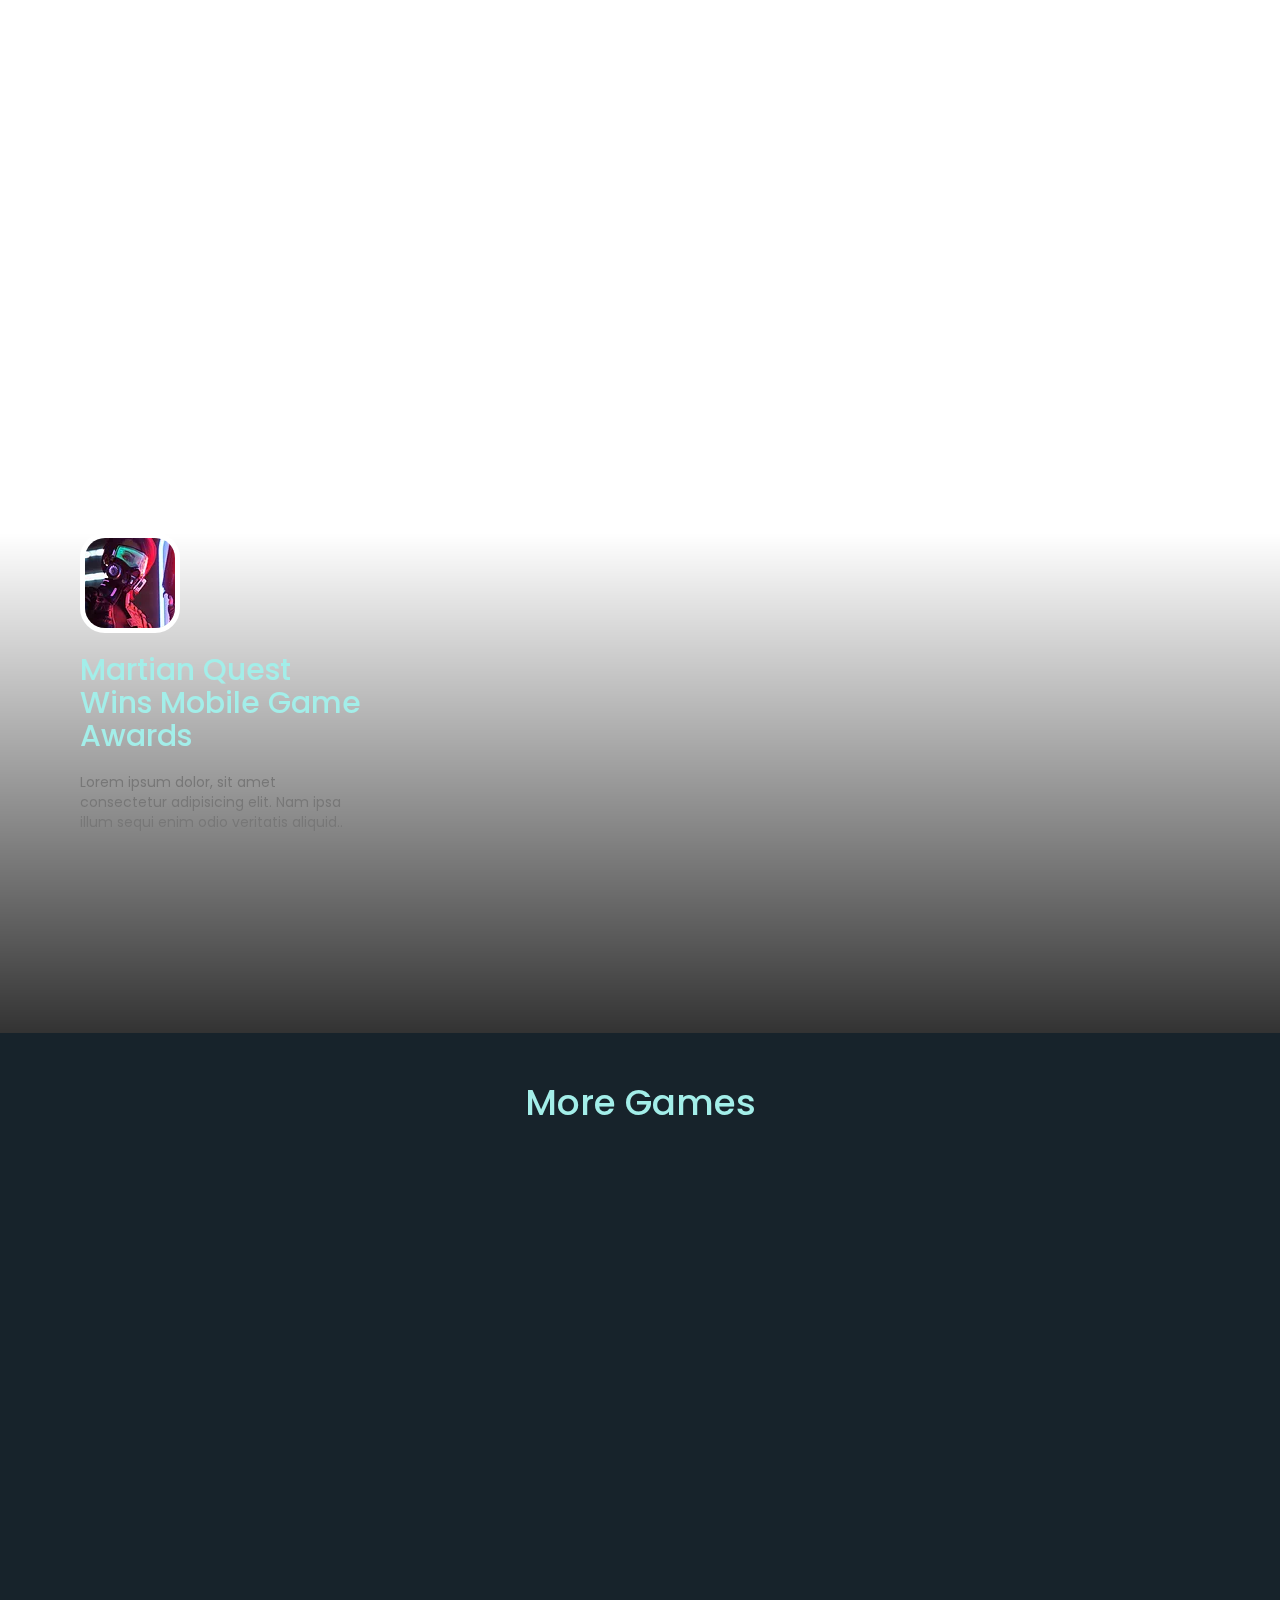
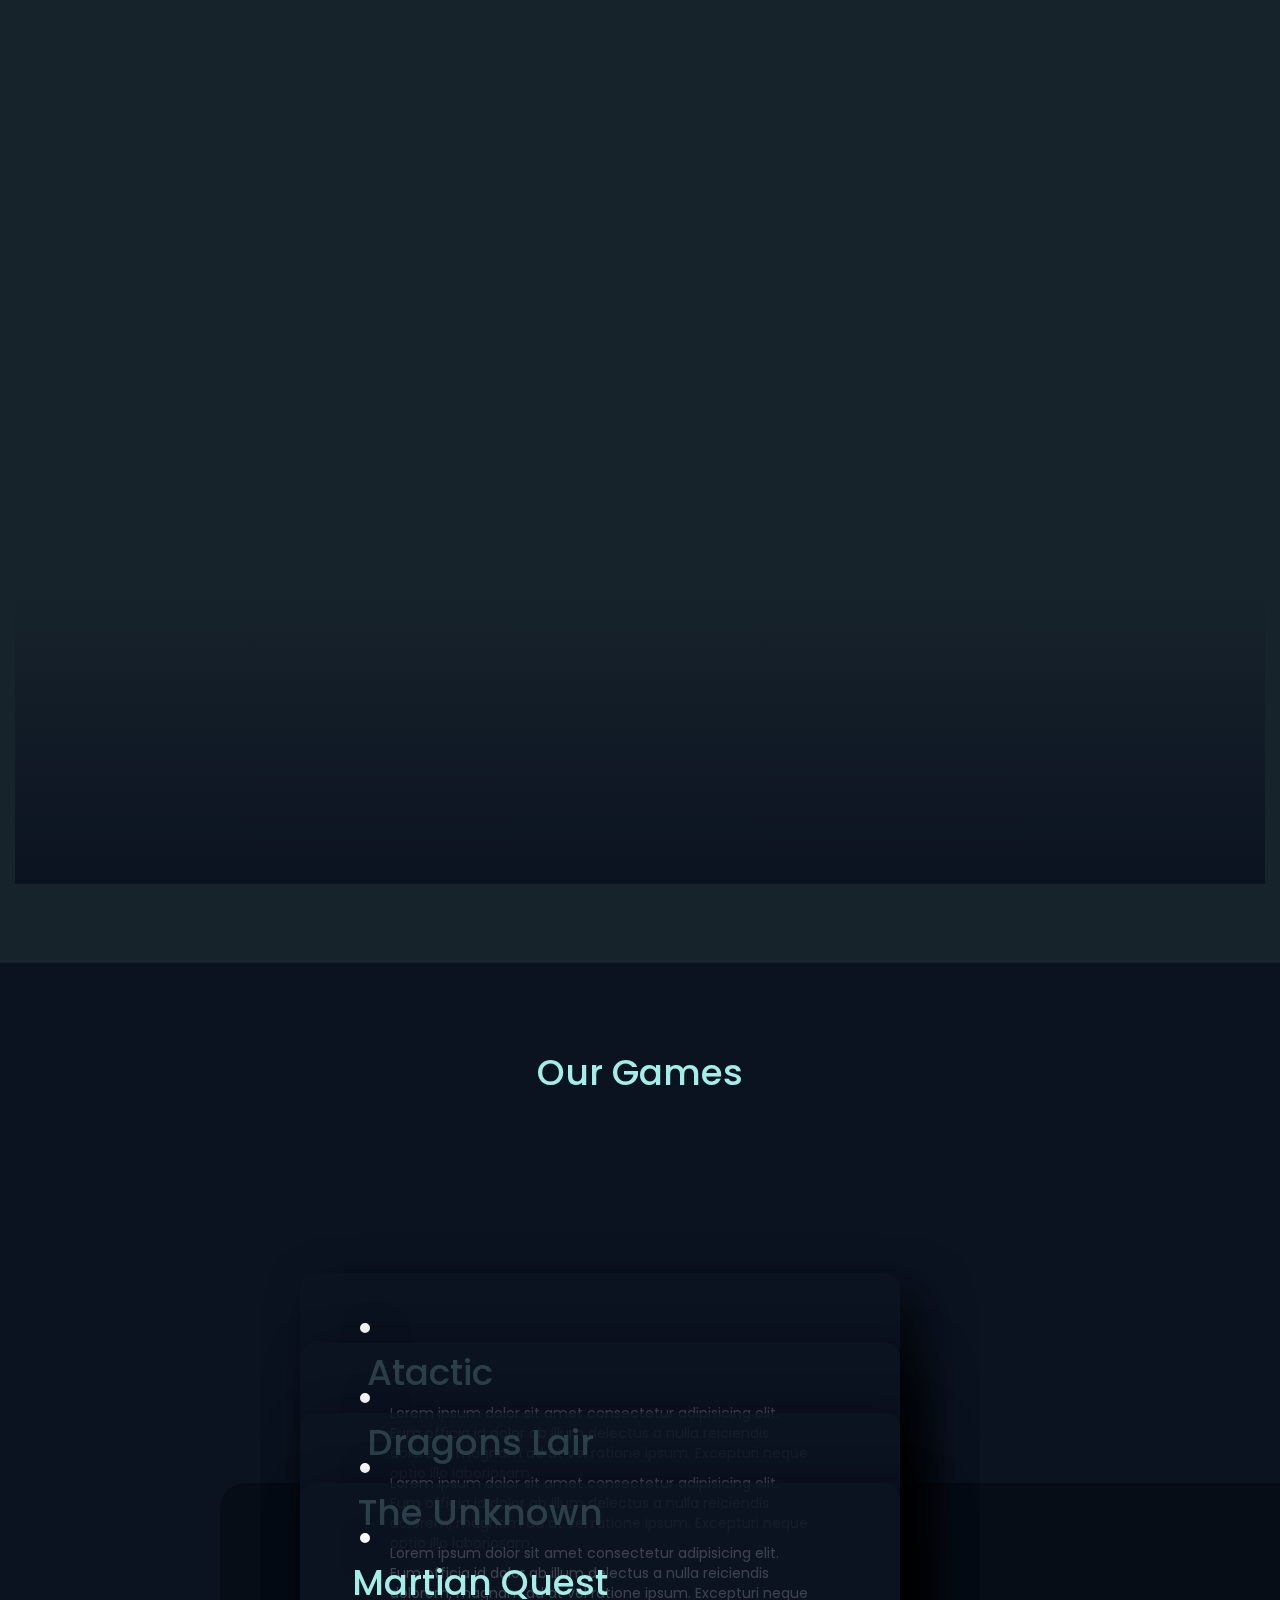
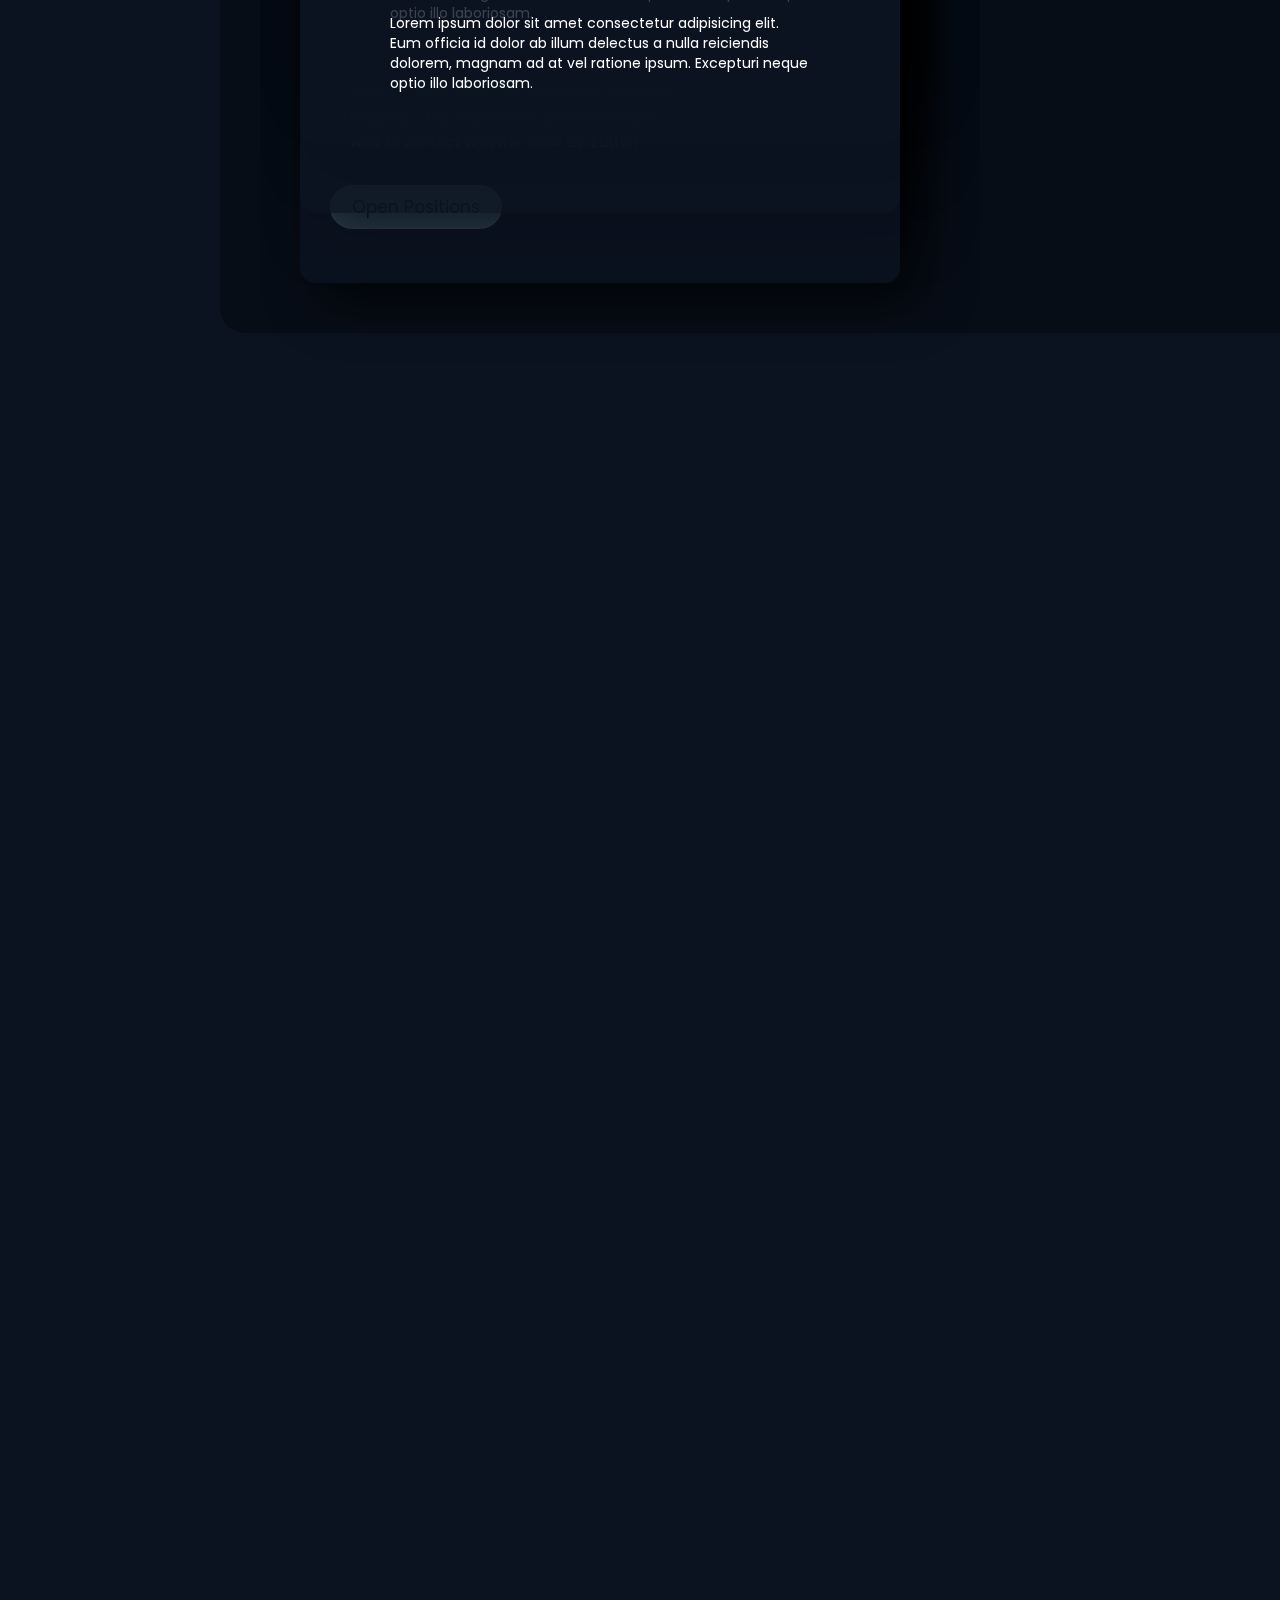
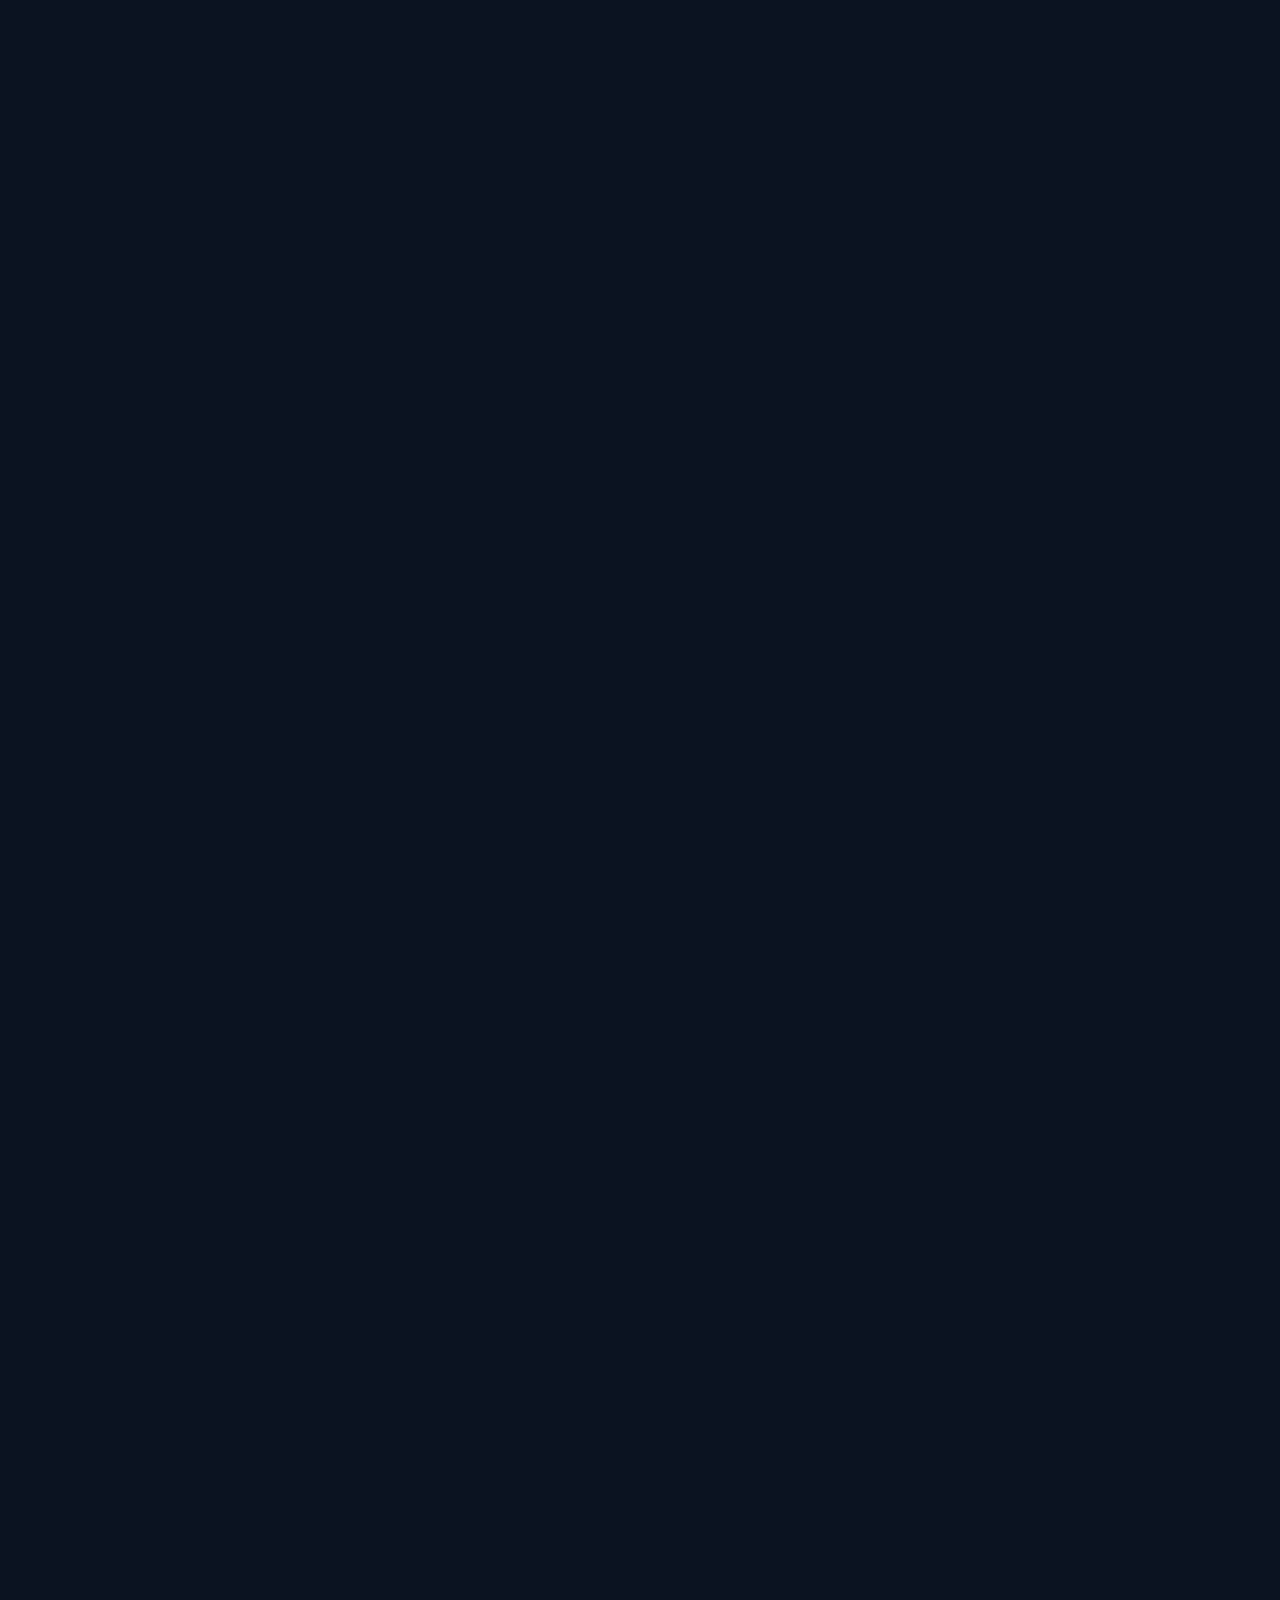
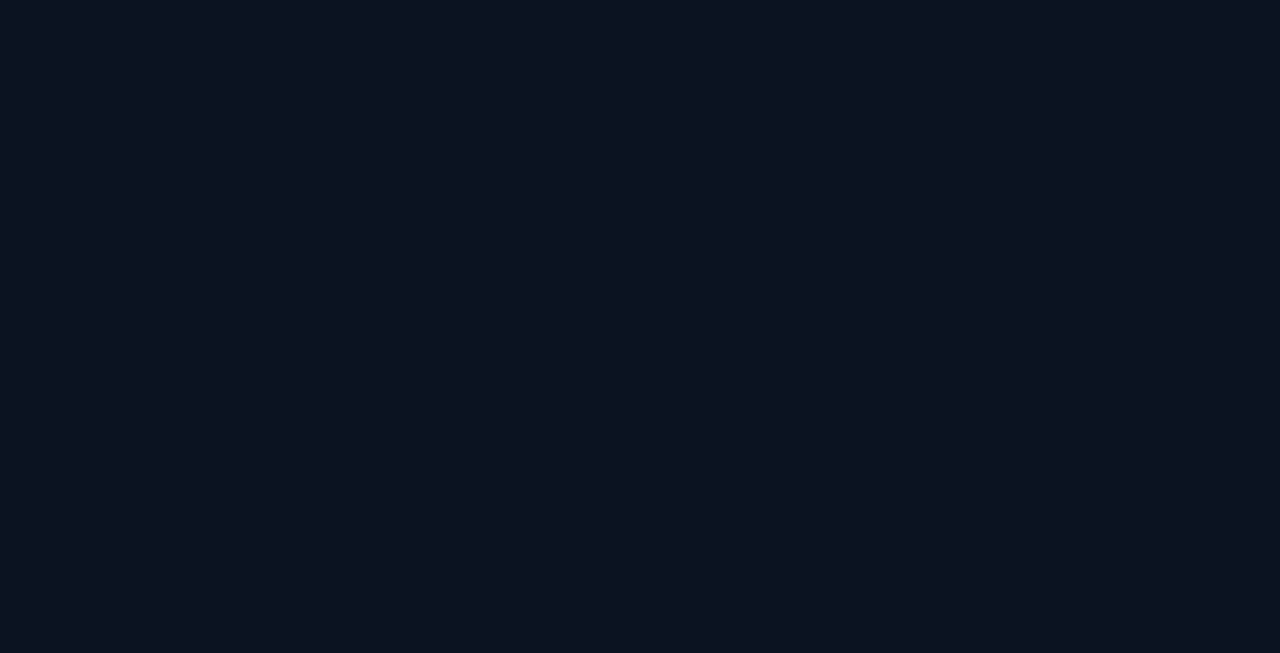
==== commit f8183619: "delet temp from start BTN" ====
--- a/index.html
+++ b/index.html
@@ -46,8 +46,7 @@
                     dolor, nesciunt sapiente accusamus iste quidem ipsam suscipit consectetur? Quos reprehenderit autem
                     eligendi ab aperiam?
                 </h4>
-                <a href="shadower/index-of-shadower.html" class="header-start-link"><button
-                        class="btn header-start-btn">Play</button></a>
+                <button class="btn header-start-btn">Play</button>
             </div>
         </header>
 
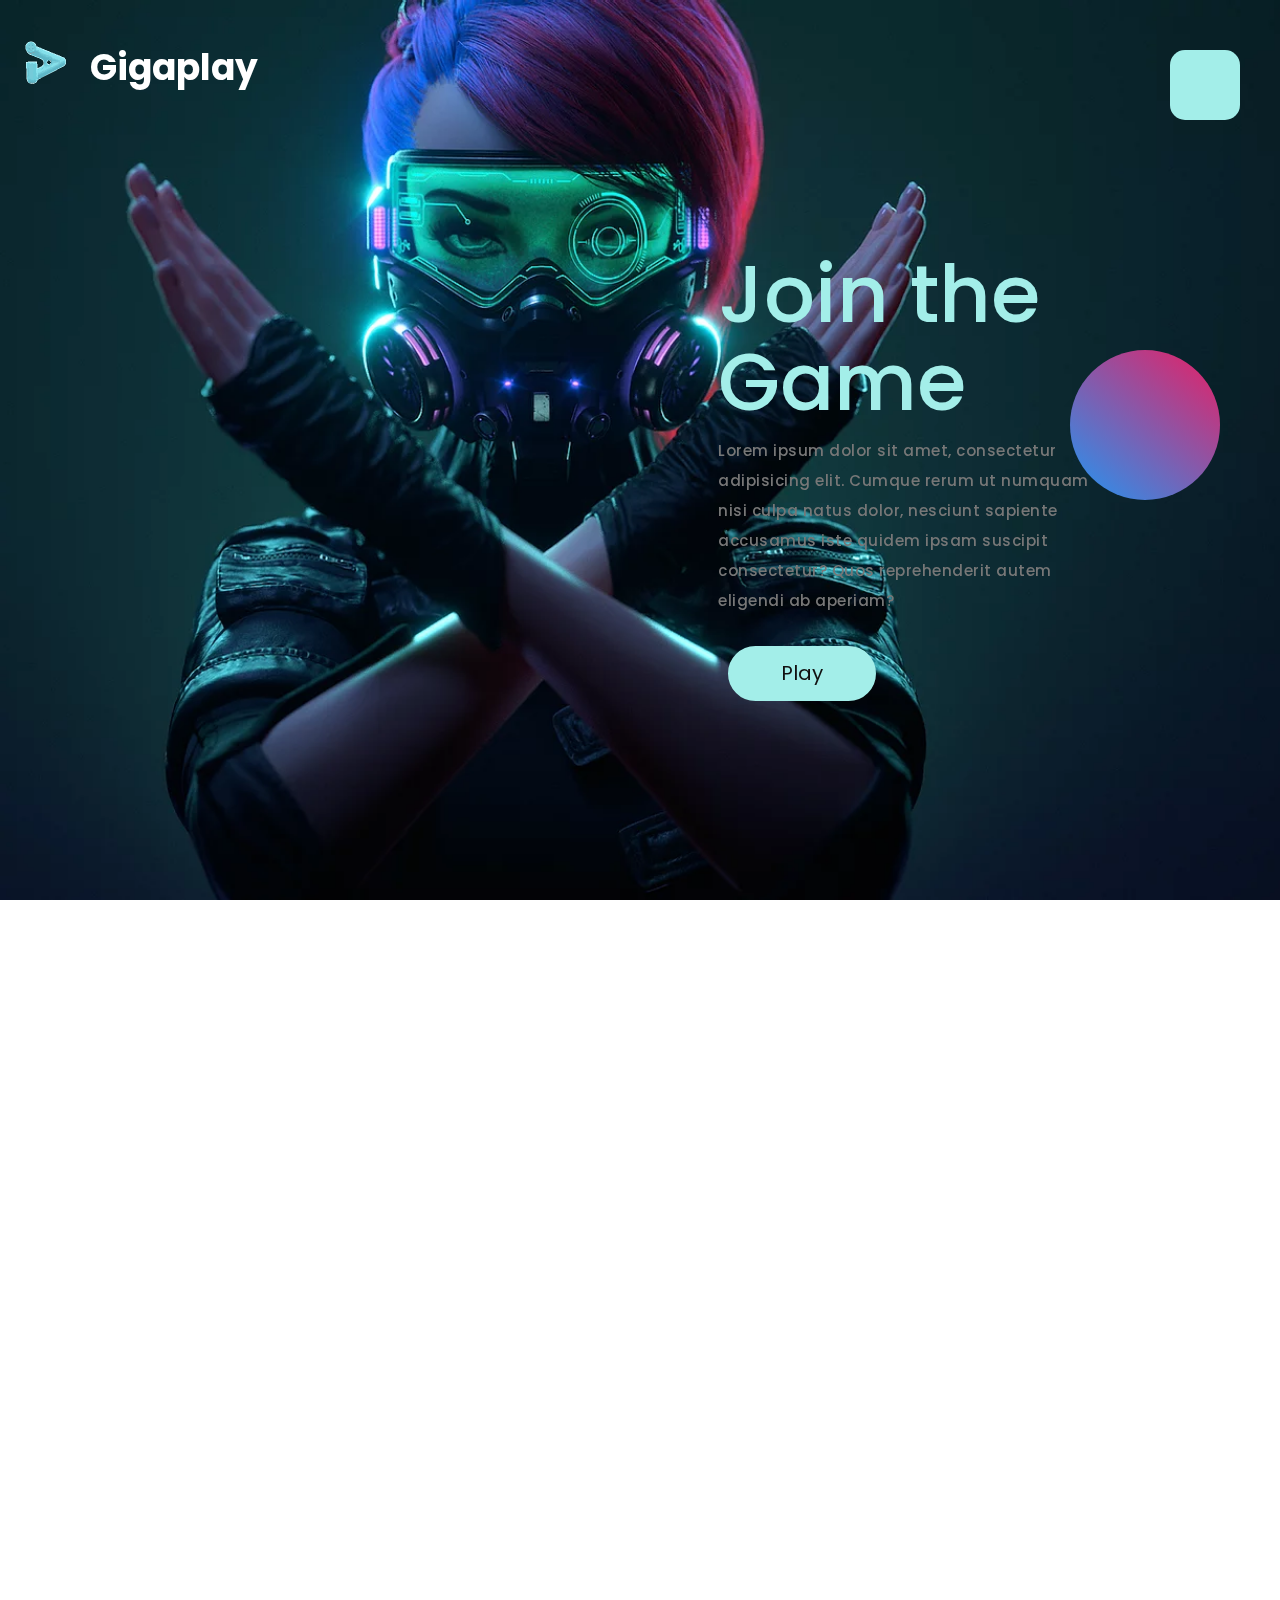
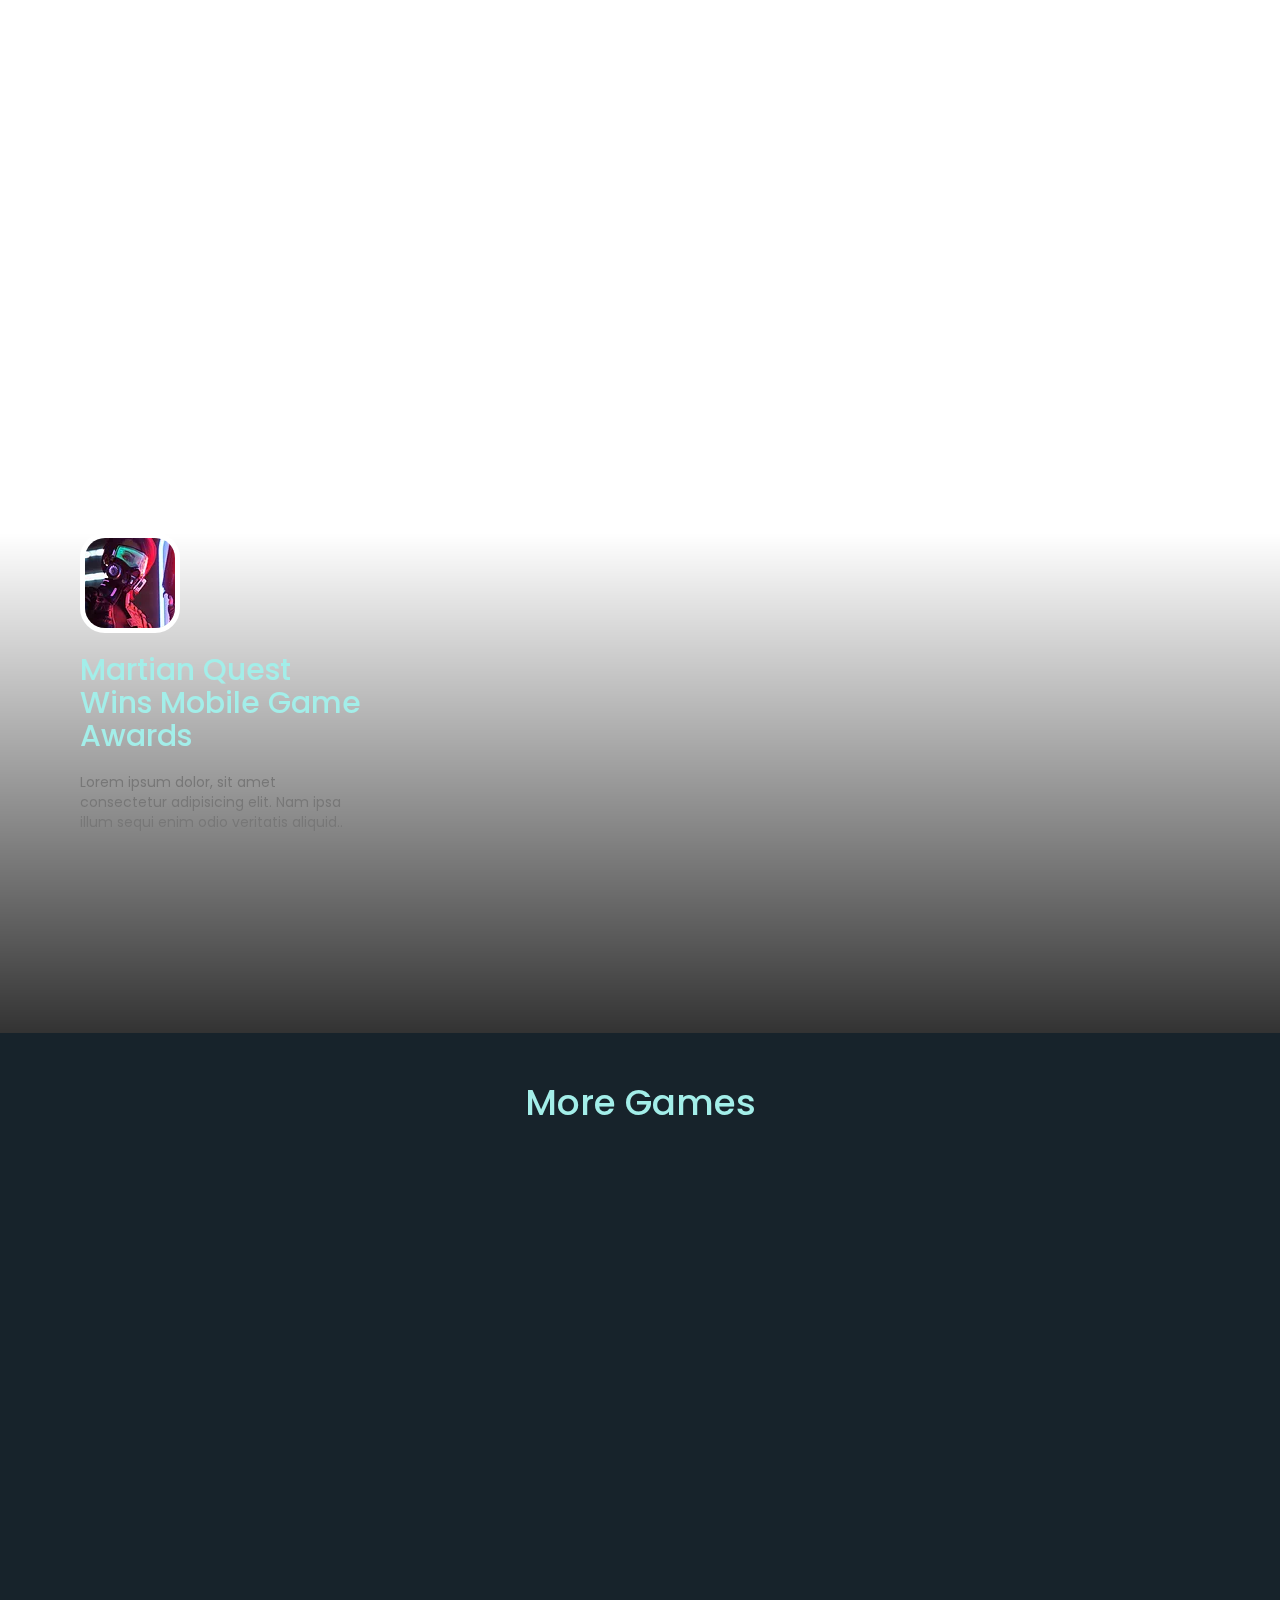
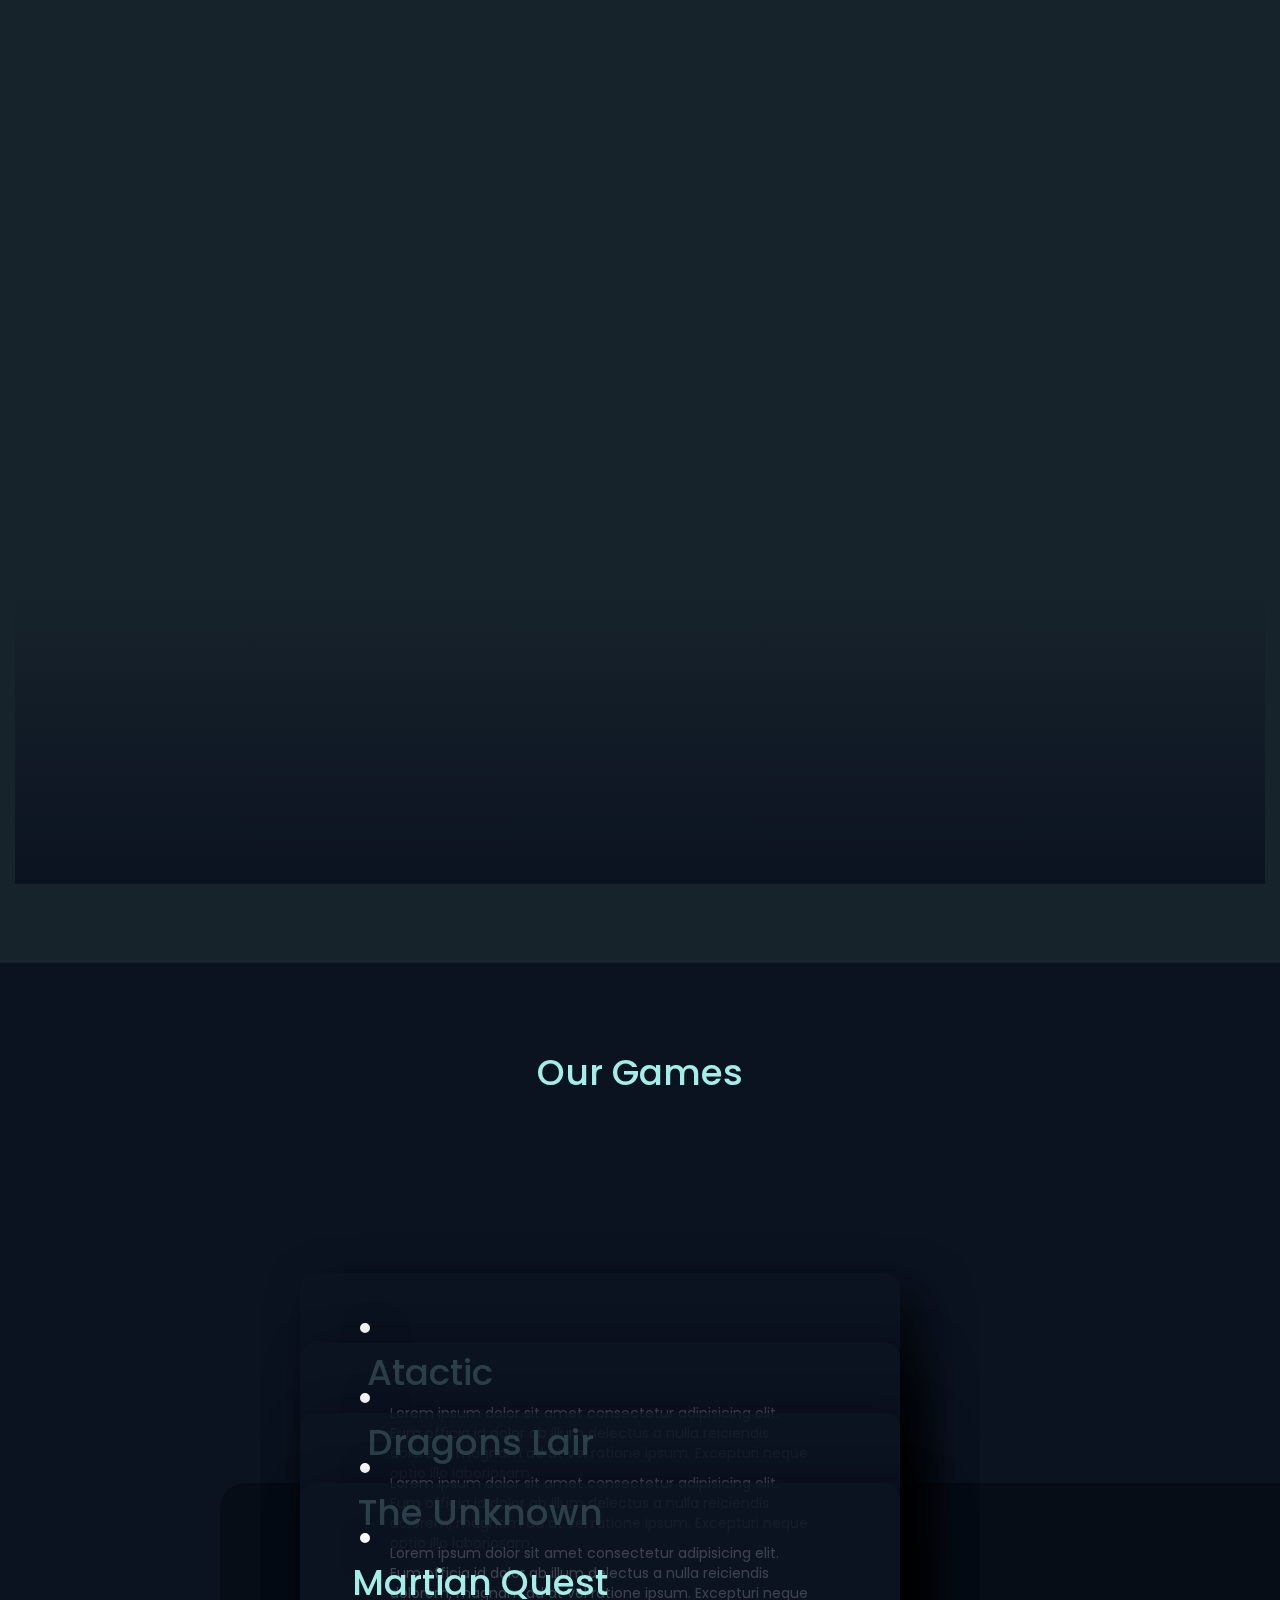
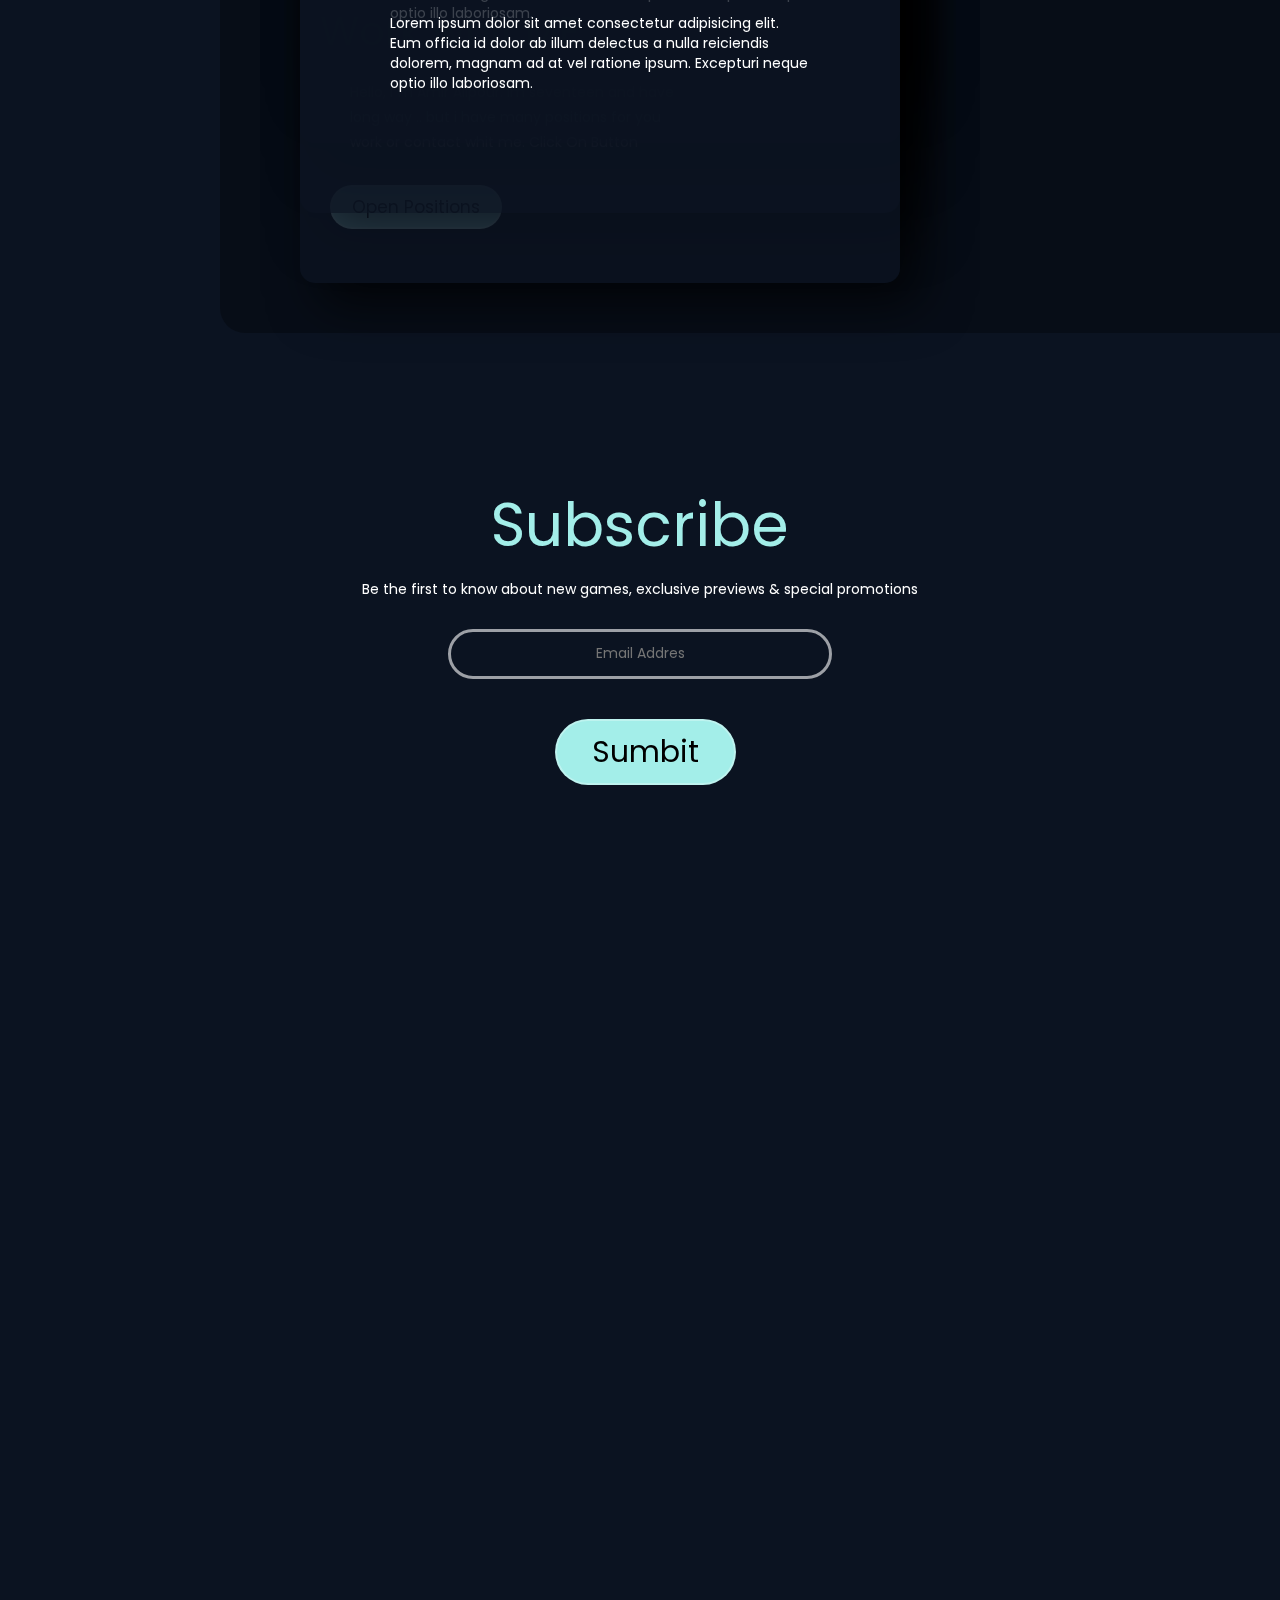
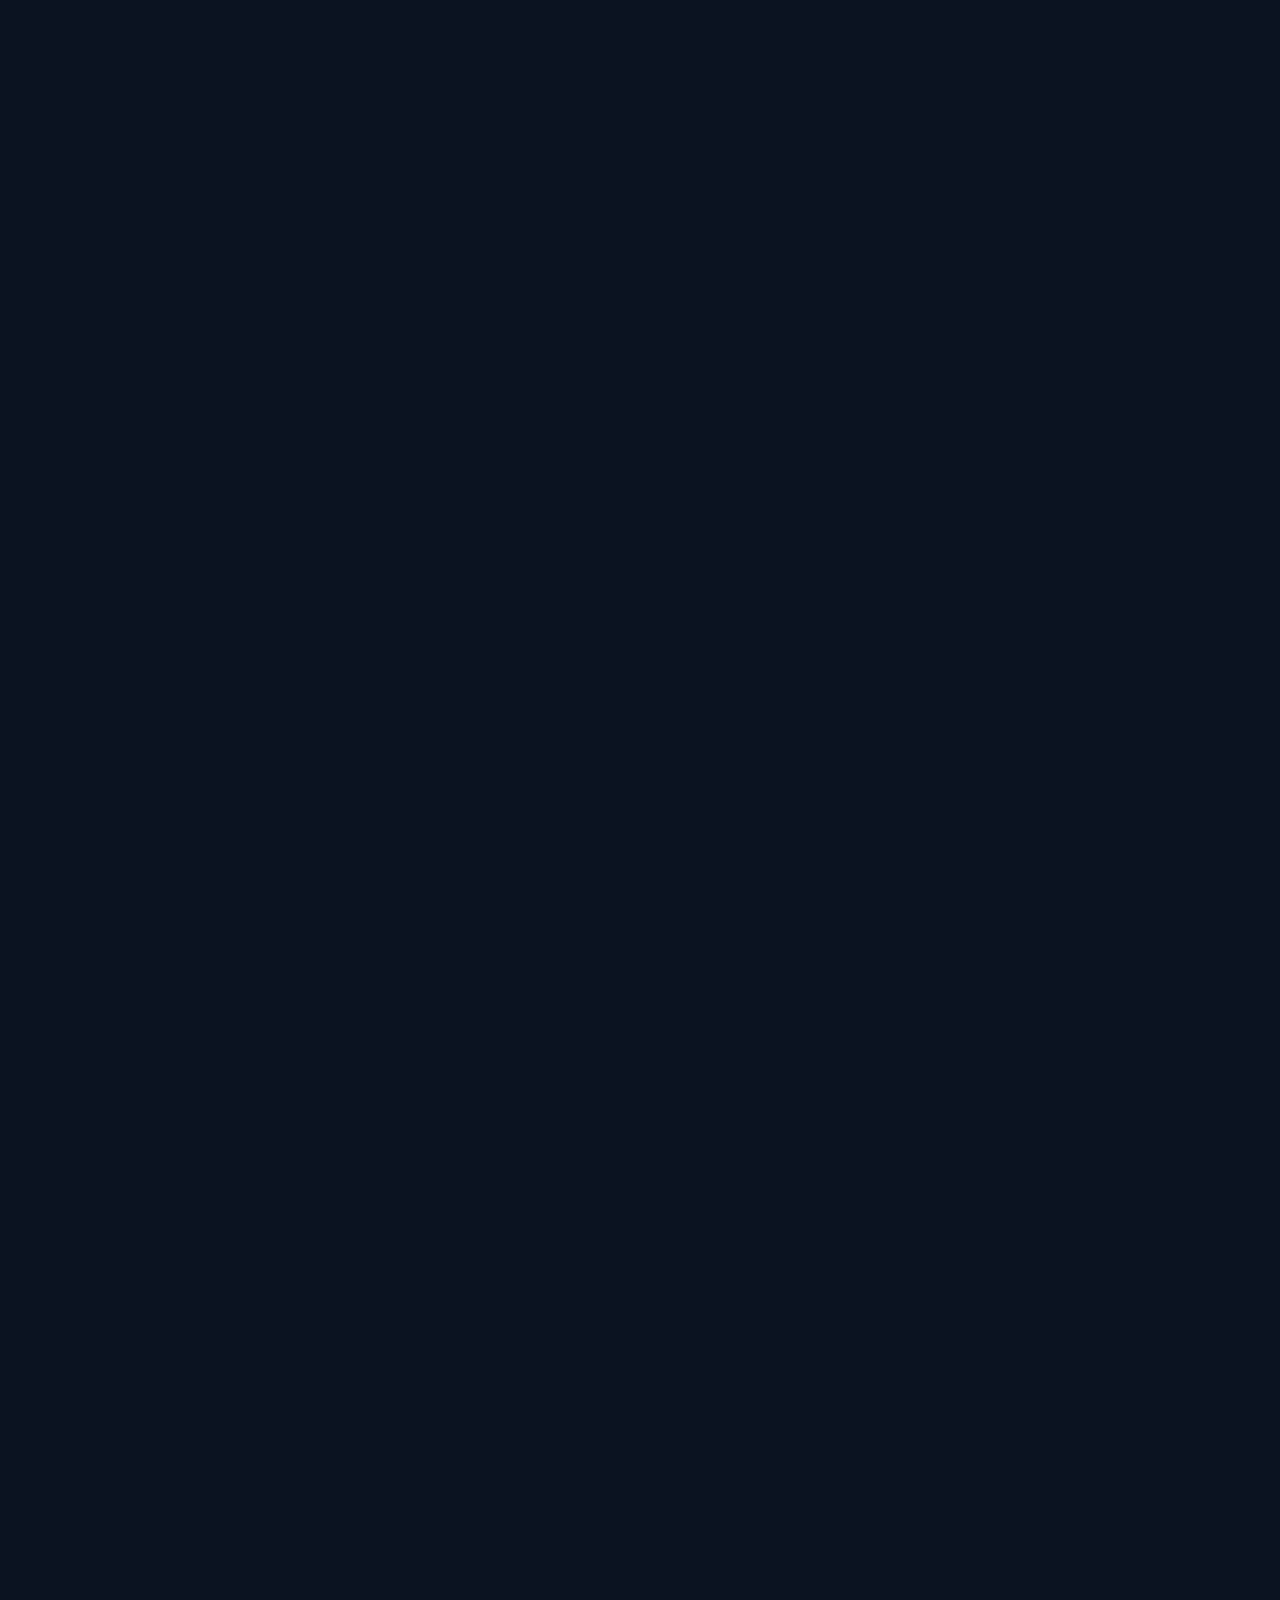
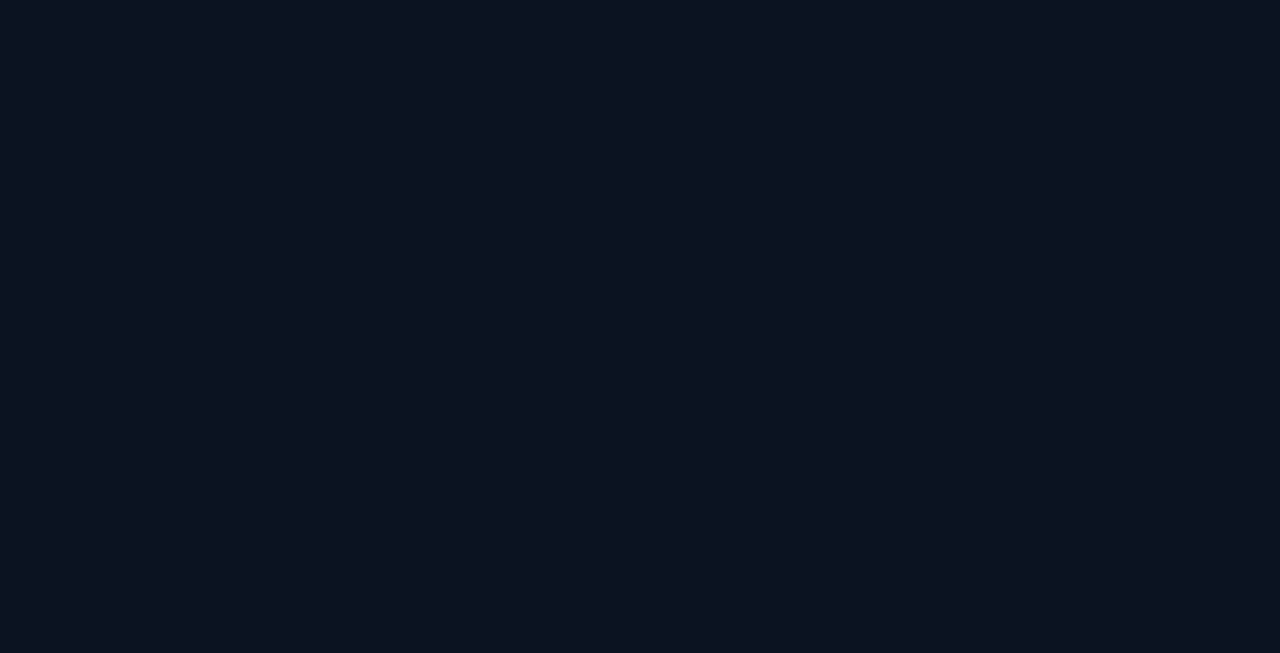
==== commit 0d449ded: "added subscribe holder" ====
--- a/index.html
+++ b/index.html
@@ -256,6 +256,15 @@
                     </div>
                 </div>
             </div>
+
+            <div class="row">
+                <div class="col-12 text-center email-box">
+                    <p>Subscribe</p>
+                    <p>Be the first to know about new games, exclusive previews & special promotions</p>
+                    <input type="text" placeholder="Email Addres"> <br><br>
+                    <button>Sumbit</button>
+                </div>
+            </div>
         </div>
     </section>
 
@@ -278,7 +287,8 @@
                 </div>
             </div>
         </div>
-    </div <!-- jQuery -->
+    </div>
+    <!-- jQuery -->
     <script src="https://ajax.googleapis.com/ajax/libs/jquery/1.12.4/jquery.min.js"></script>
     <!-- Bootstrap JavaScript -->
     <script src="https://maxcdn.bootstrapcdn.com/bootstrap/3.3.7/js/bootstrap.min.js"></script>
--- a/styles/main.css
+++ b/styles/main.css
@@ -590,19 +590,19 @@
 }
 
 .modal-header {
-    background: #192a48;
+    background: #0d1626;
     color: #fff;
     border-top-left-radius: 15px;
     border-top-right-radius: 15px;
 }
 
 .modal-body {
-    background: #192a48;
+    background: #0d1626;
     color: #fff;
 }
 
 .modal-footer {
-    background: #192a48;
+    background: #0d1626;
     color: #fff;
     border-bottom-left-radius: 15px;
     border-bottom-right-radius: 15px;
@@ -613,3 +613,51 @@
 }
 
 /* ------ MODAL -------- */
+
+.email-box {
+    position: relative;
+    color: #fff;
+    top: 400px;
+}
+
+.email-box p:nth-child(1) {
+    font-size: 6rem;
+    color: #a3eee9;
+}
+
+.email-box p:nth-child(2) {
+    margin-bottom: 30px;
+}
+
+.email-box input {
+    width: 30%;
+    background: transparent;
+    height: 50px;
+    border: 3px solid rgba(255, 255, 255, 0.6);
+    border-radius: 25px;
+    text-align: center;
+    transition: all 0.3s;
+}
+
+.email-box input:hover {
+    border: 3px solid #a3eee9;
+    background: rgba(255,255,255,0.1);
+}
+
+.email-box button {
+    color: #000;
+    padding: 10px 35px;
+    border-radius: 35px;
+    margin-left: 10px;
+    background: #a3eee9;
+    transition: all 0.4s;
+    border: 2px solid rgba(255, 255, 255, 0.3);
+    font-size: 3rem;
+    margin-bottom: 20px;
+    margin-top: 20px;
+}
+
+.email-box button:hover {
+    background: #fff;
+    color: #000;
+}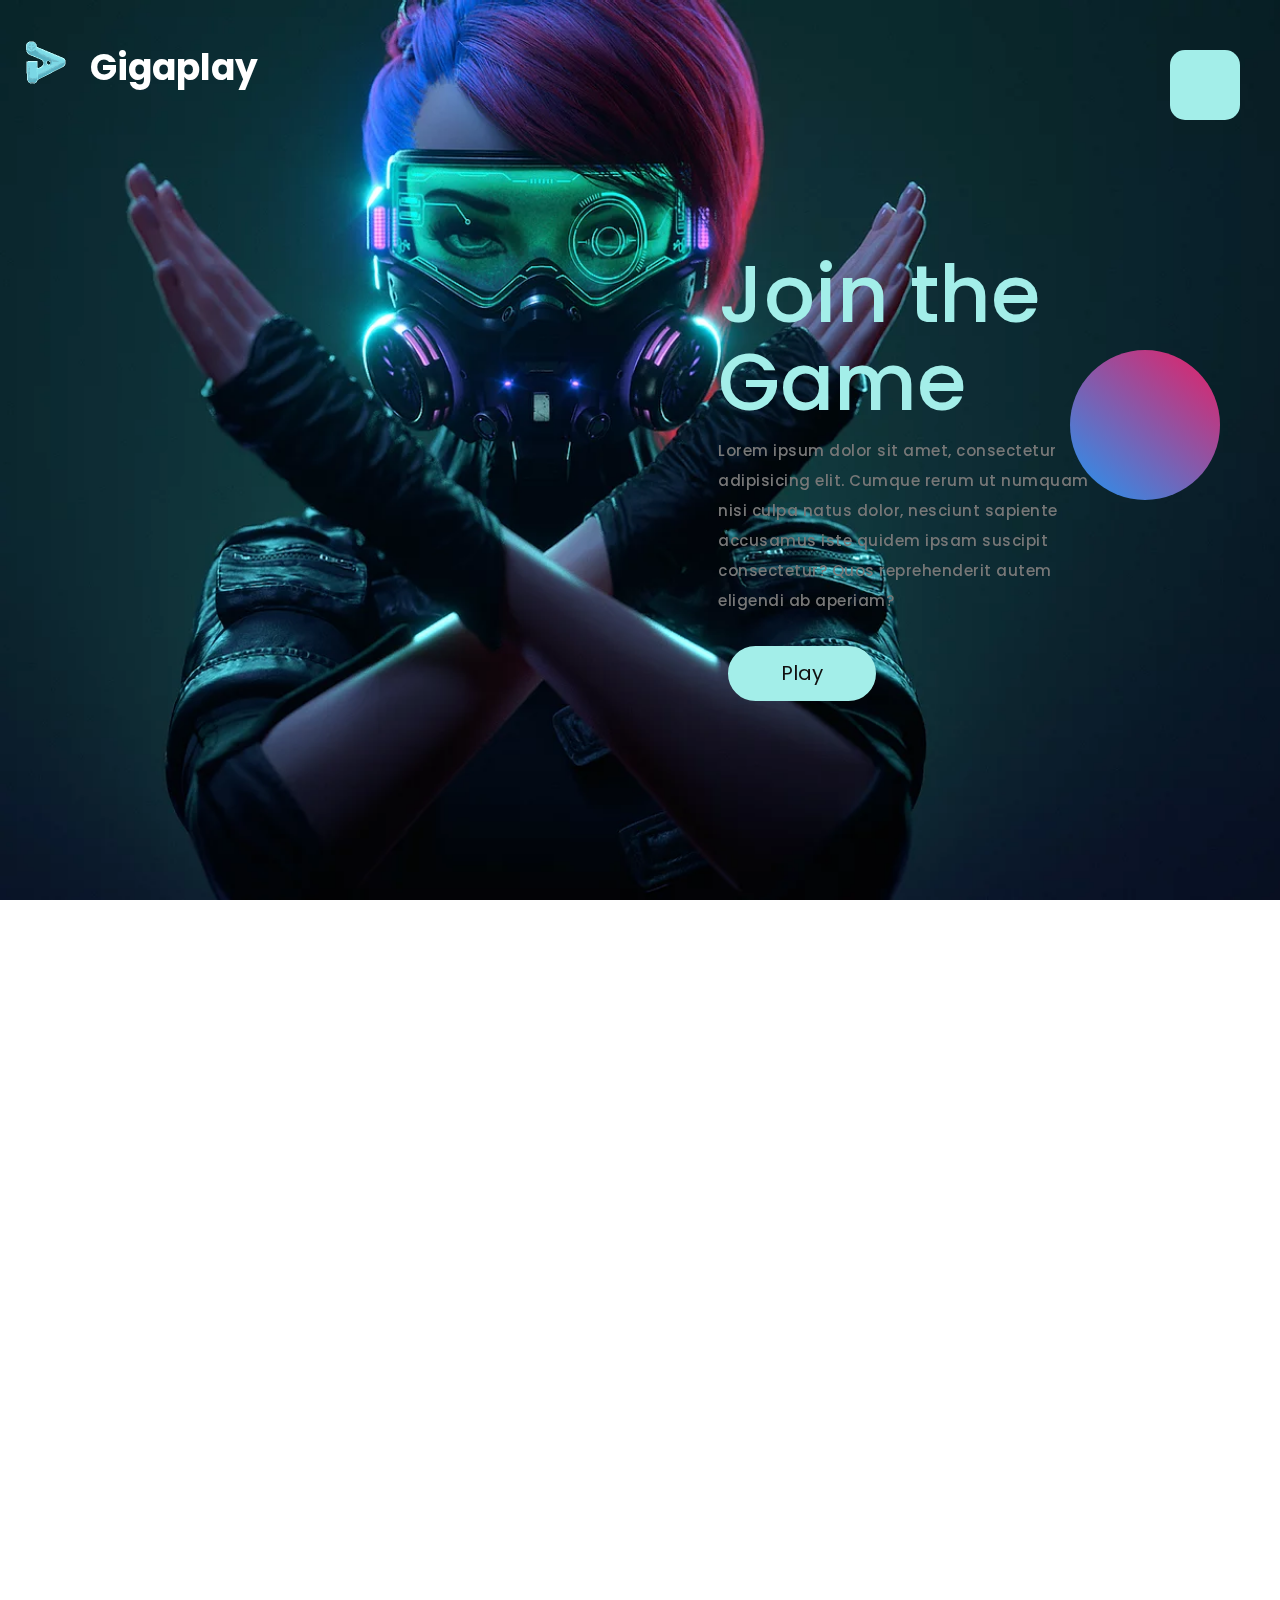
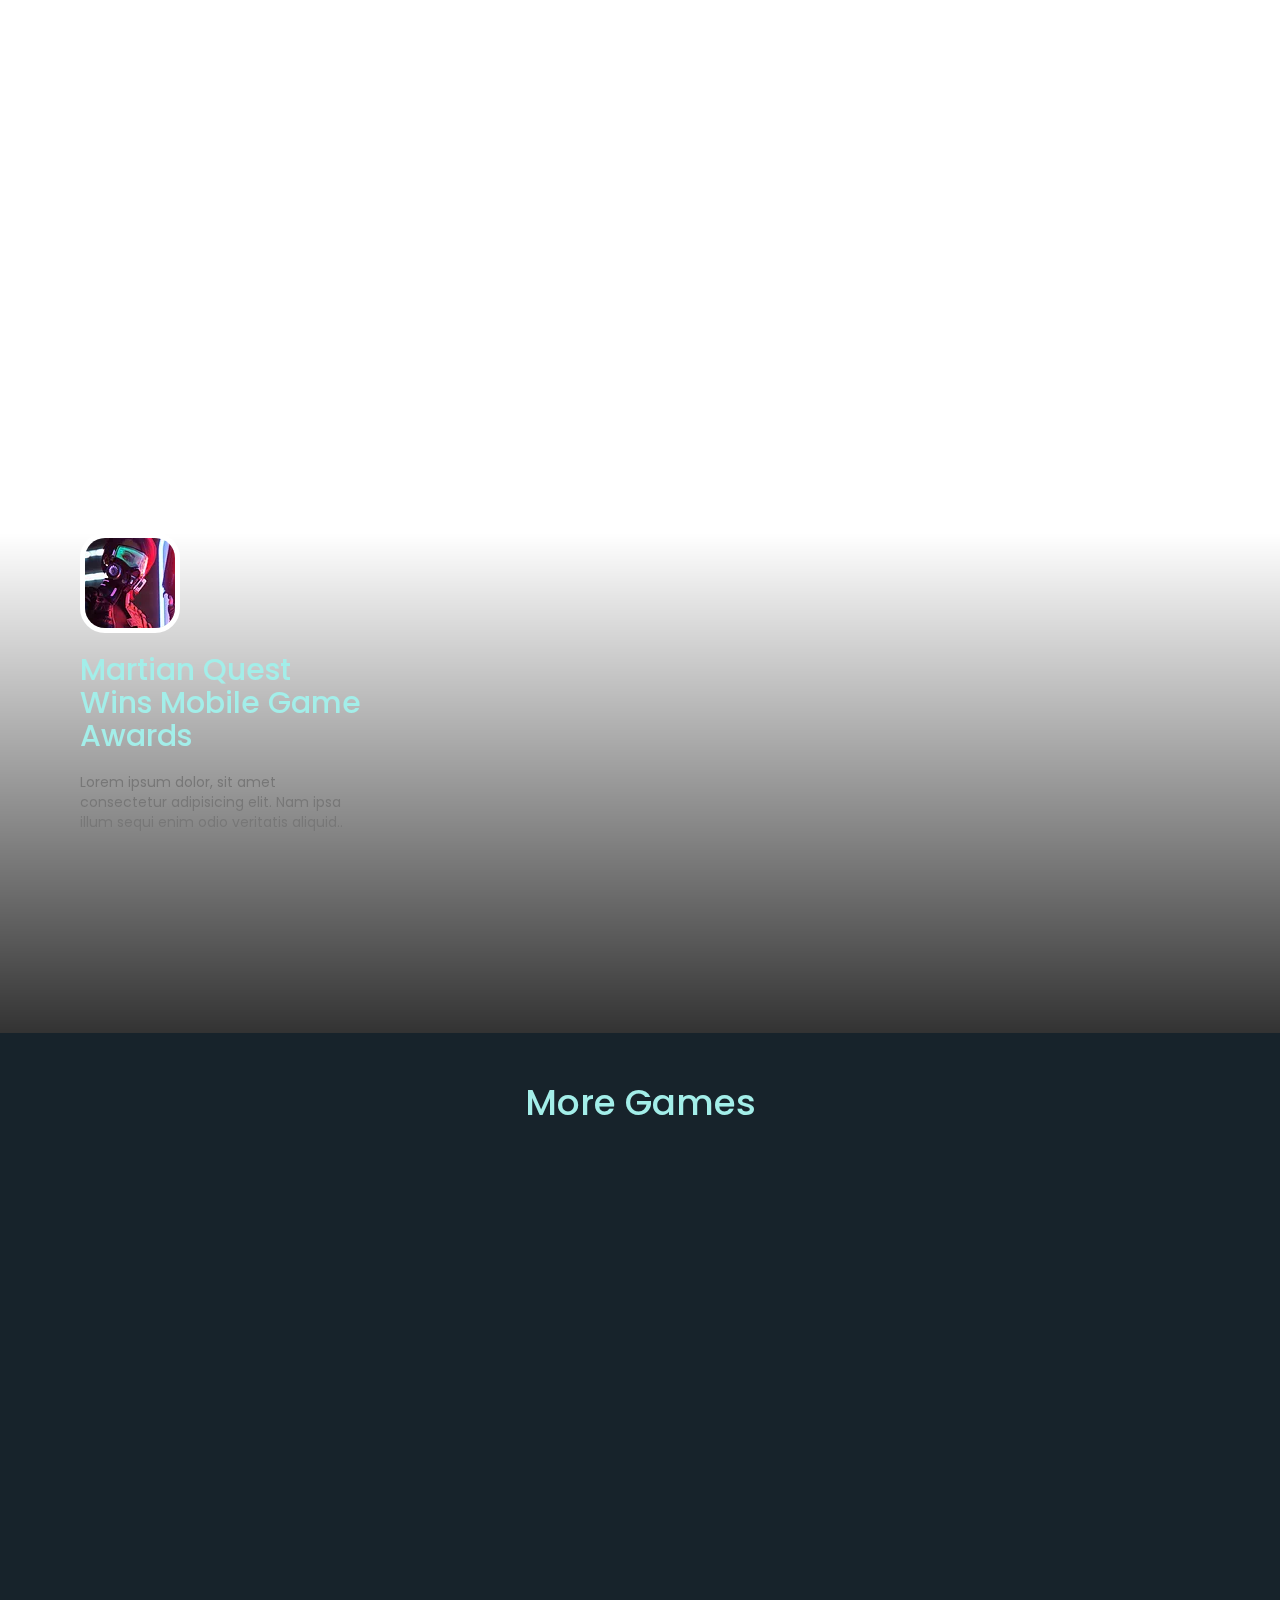
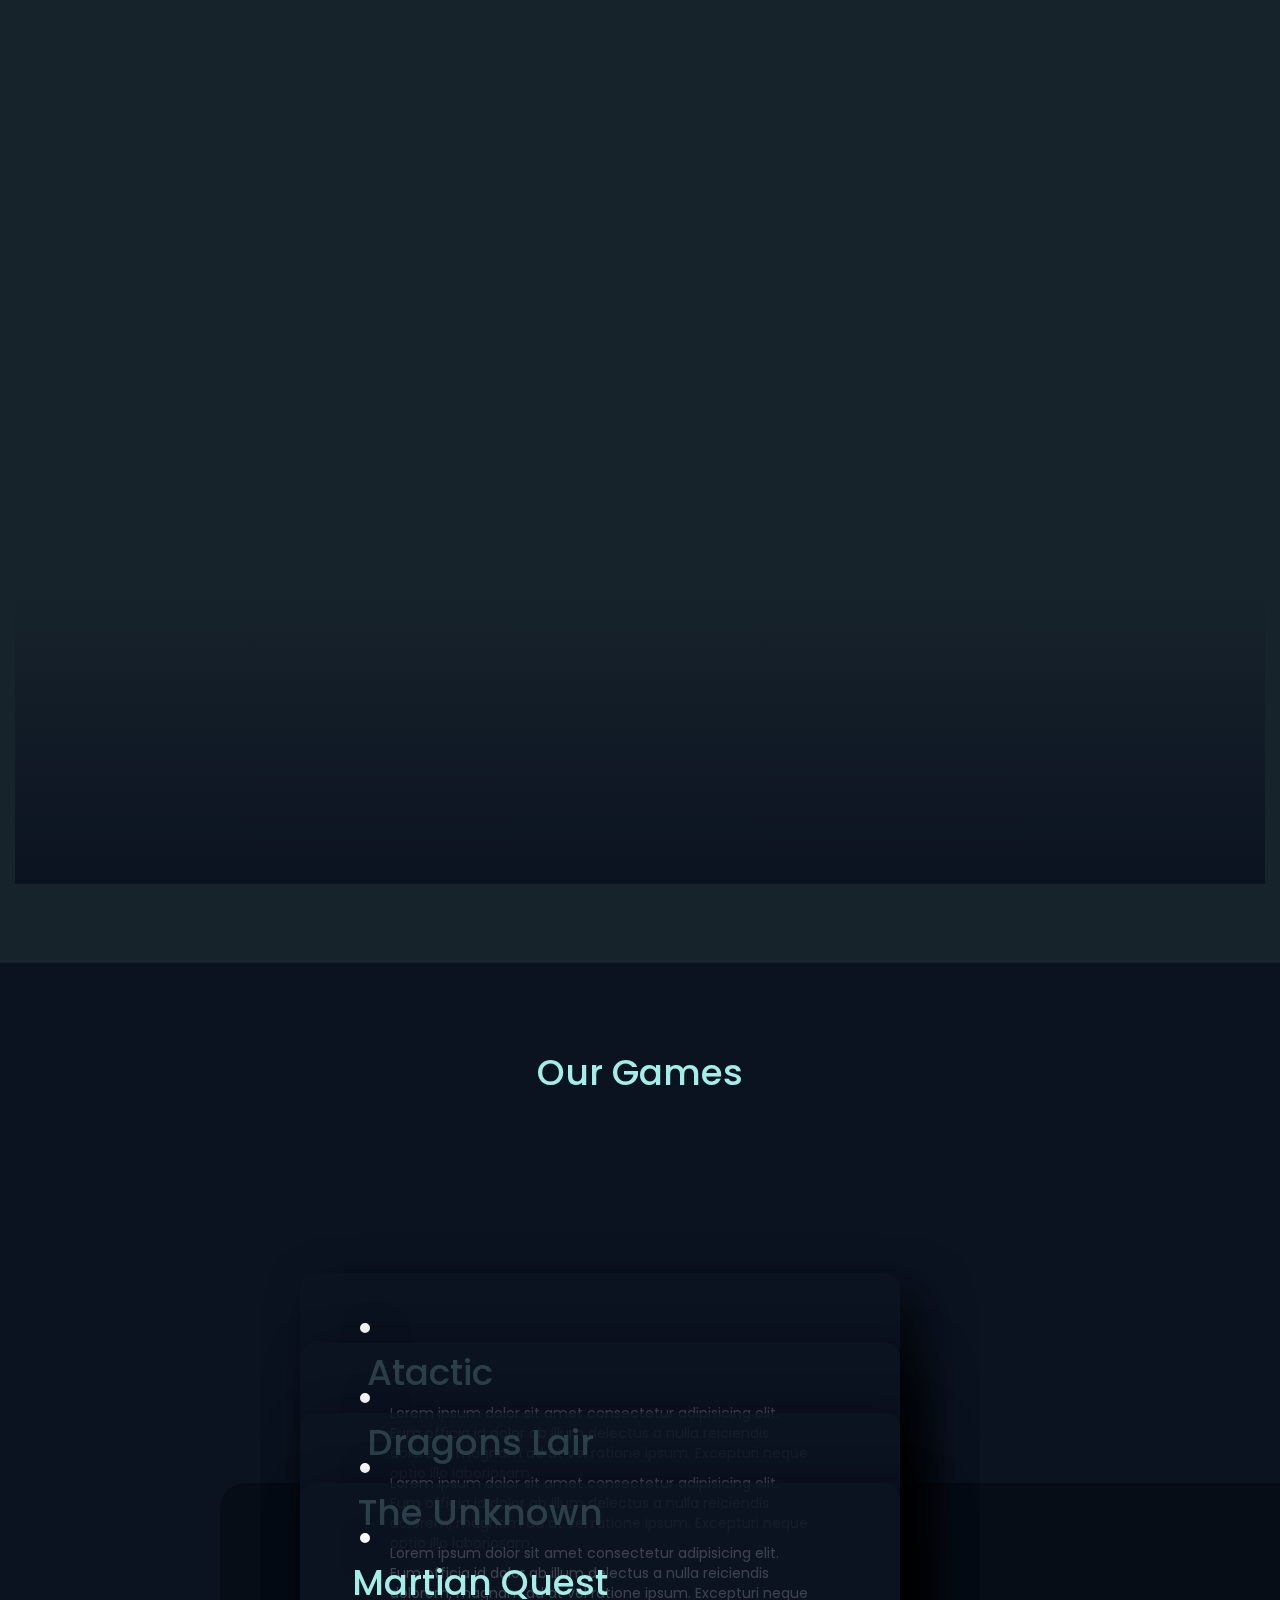
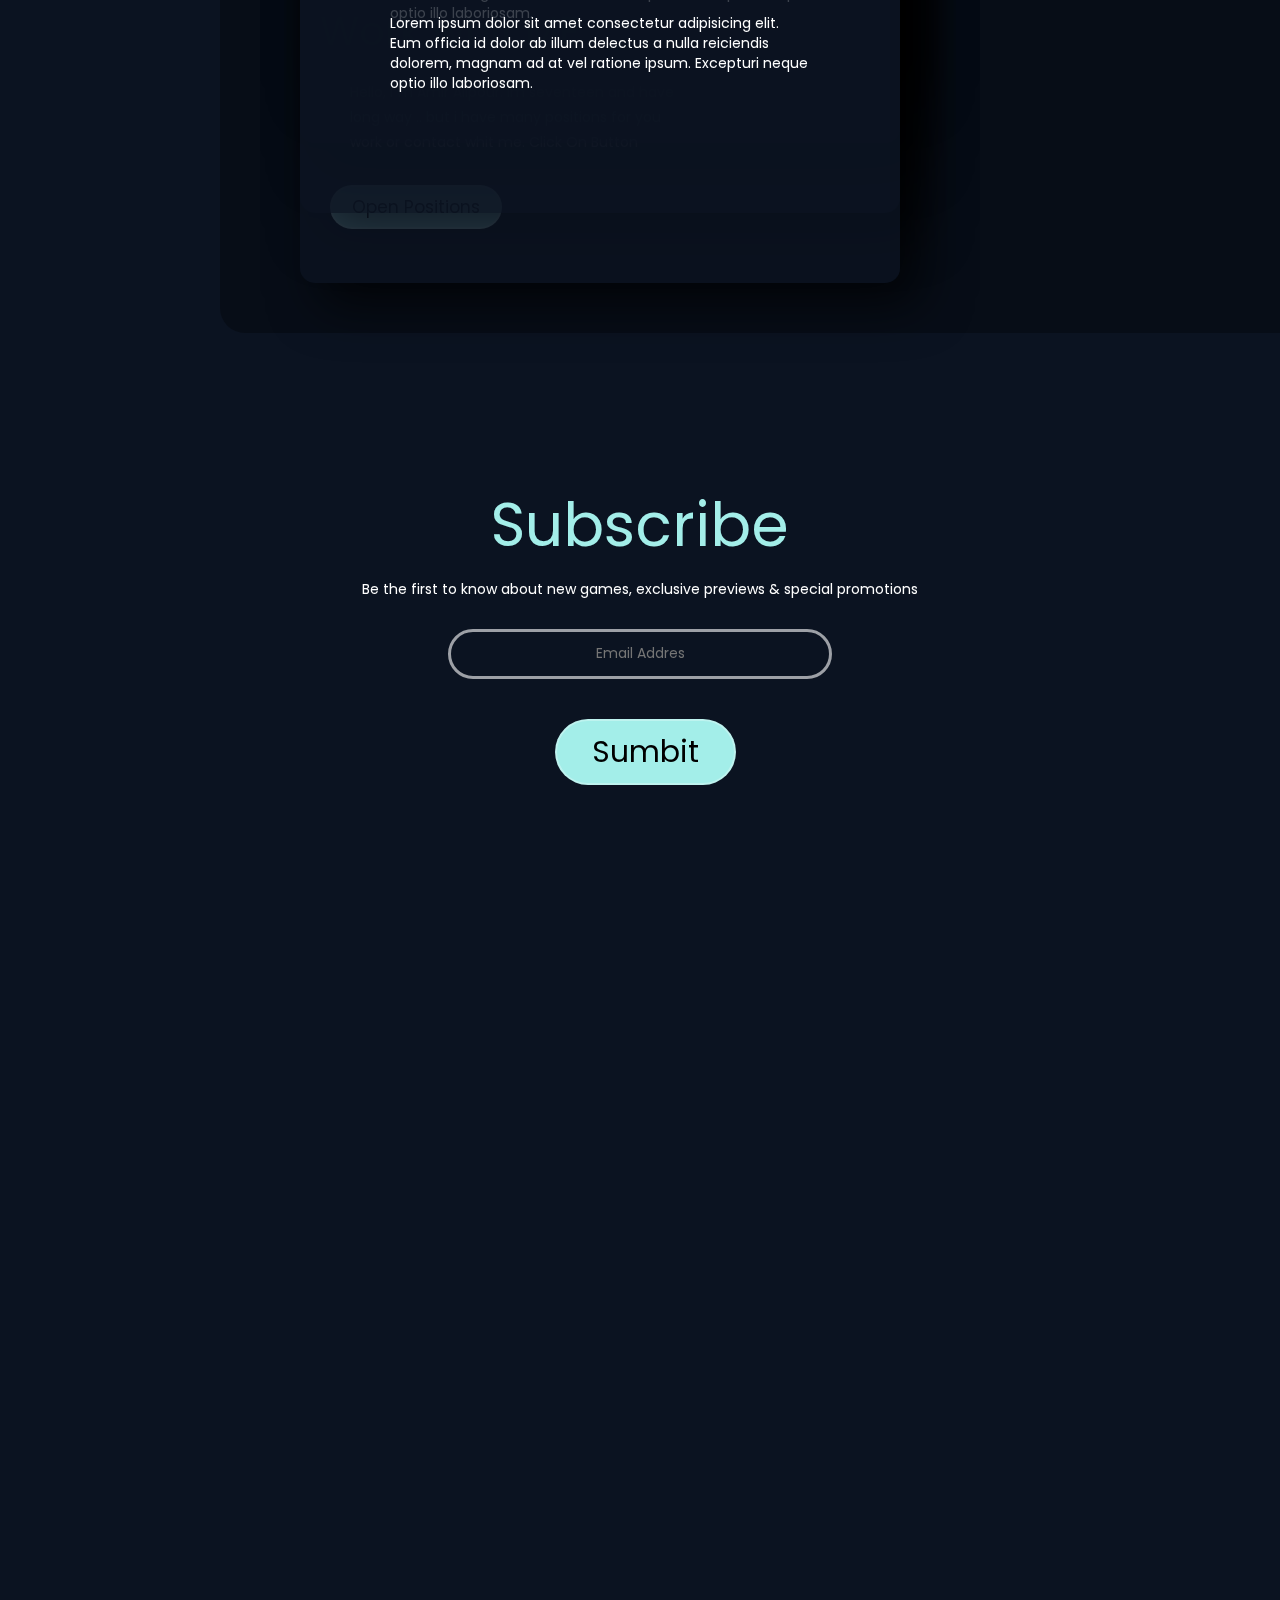
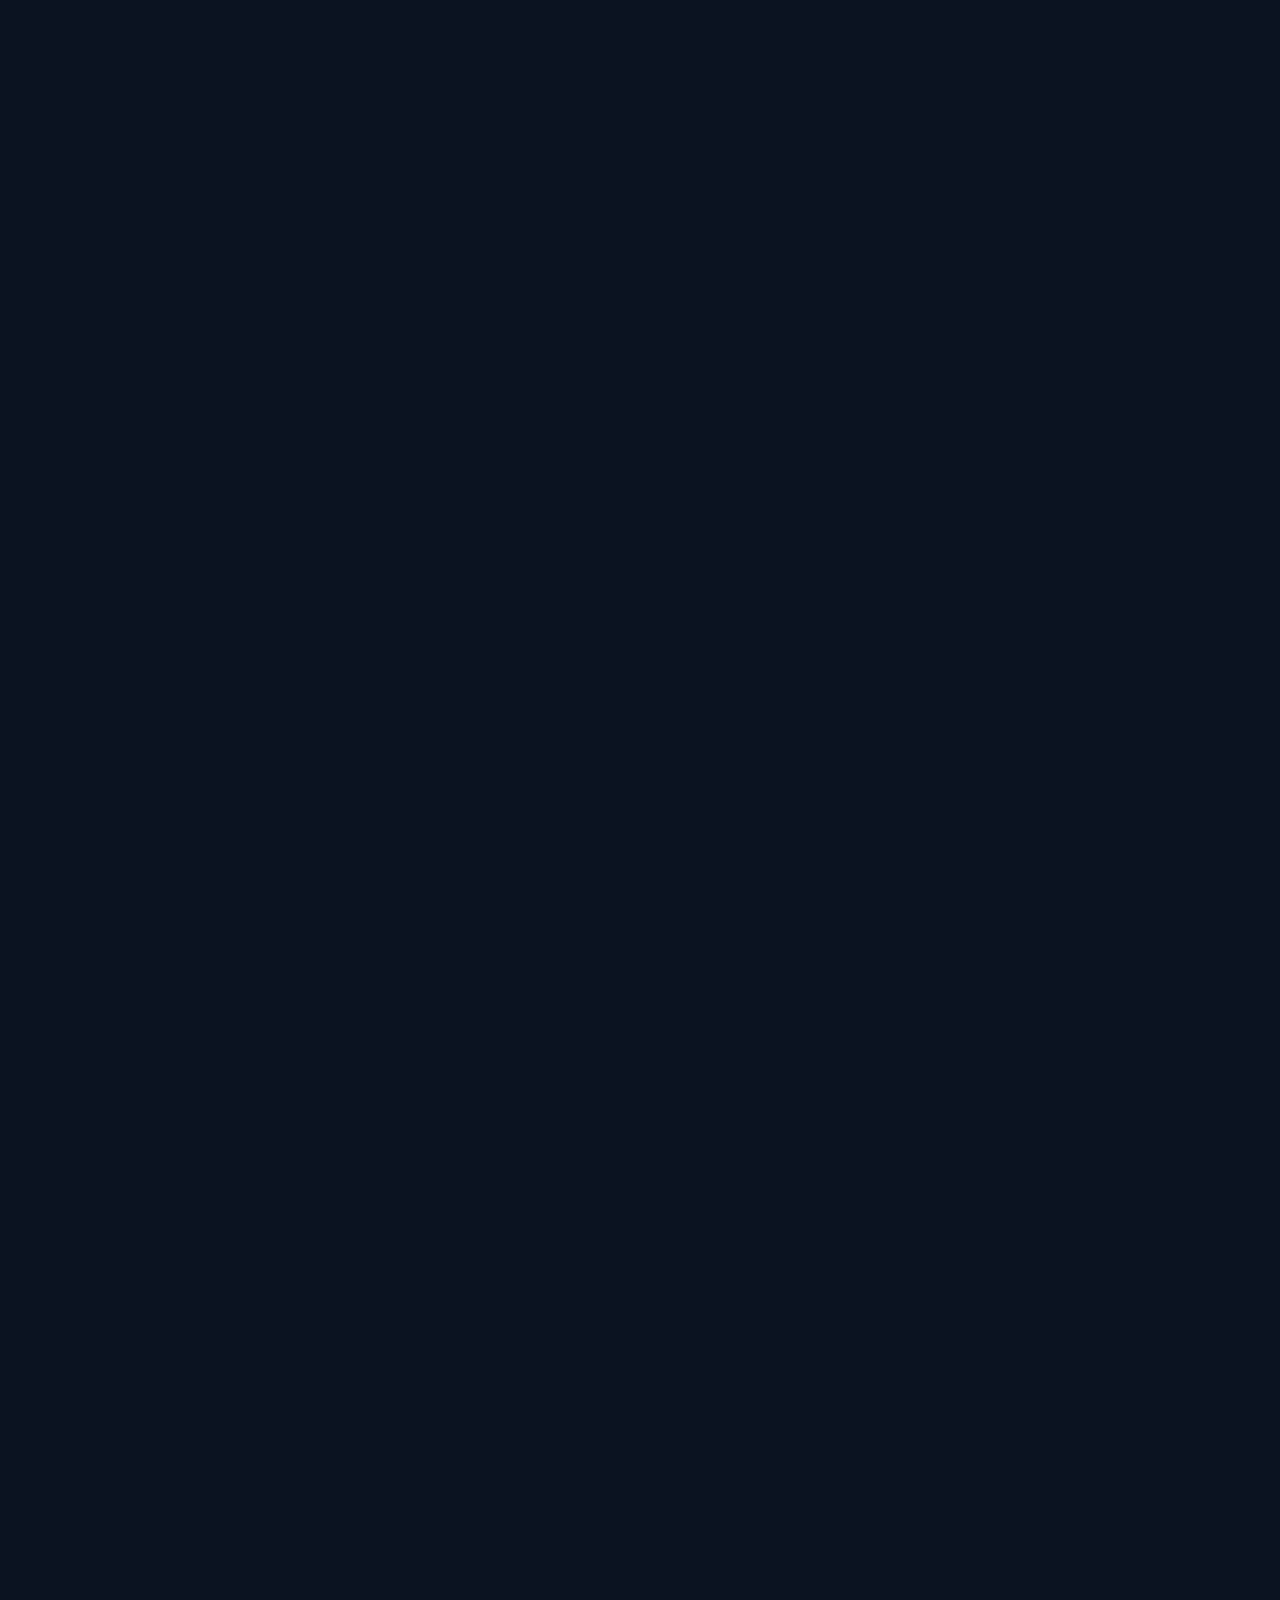
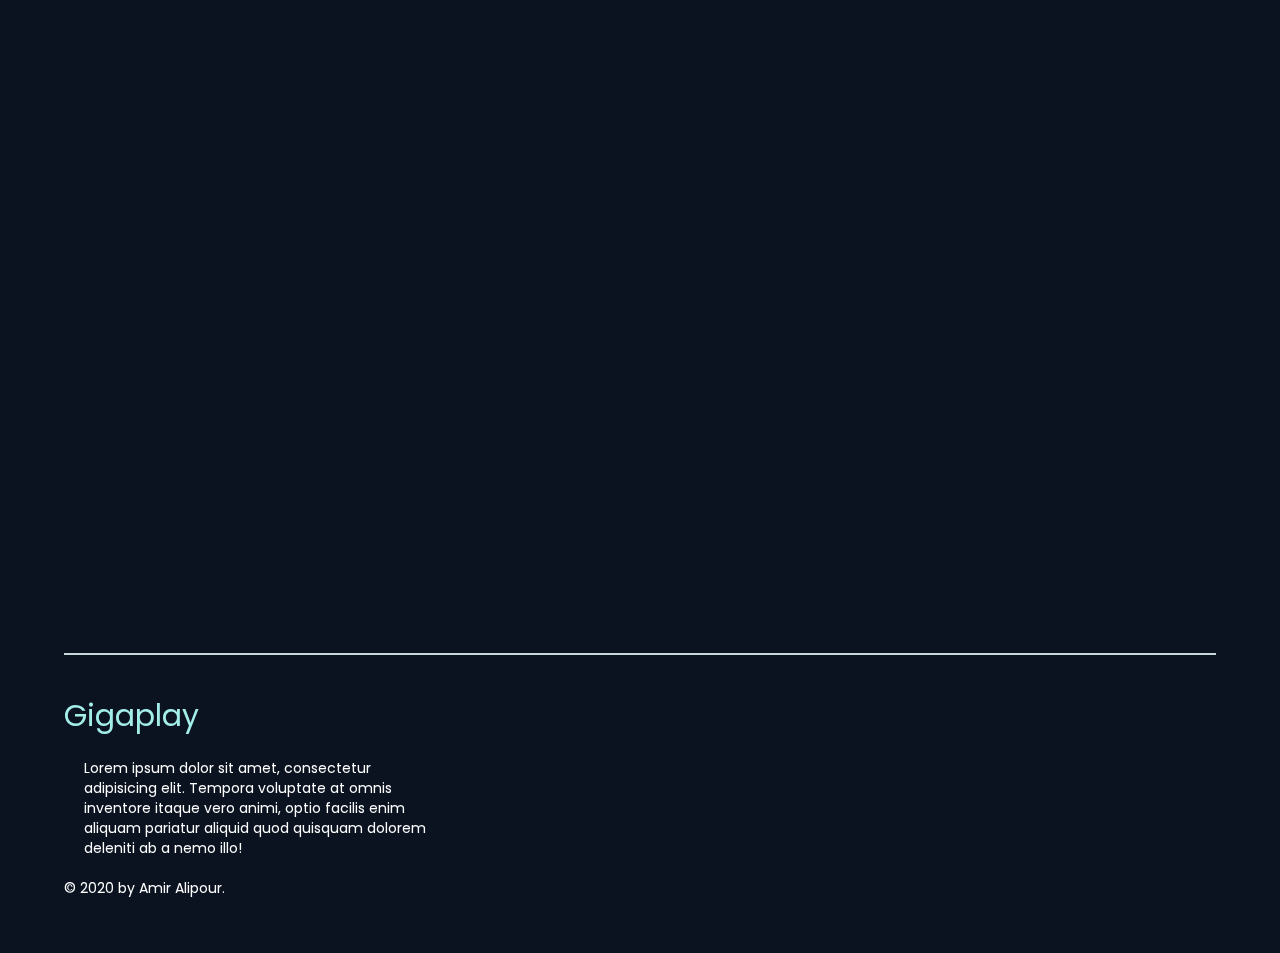
==== commit cdcc0193: "added footer" ====
--- a/index.html
+++ b/index.html
@@ -268,6 +268,7 @@
         </div>
     </section>
 
+    <!-- Modal -->
     <div class="modal fade" id="working-modal" tabindex="-1" role="dialog" aria-labelledby="exampleModalLabel"
         aria-hidden="true">
         <div class="modal-dialog" role="document">
@@ -288,6 +289,26 @@
             </div>
         </div>
     </div>
+
+    <footer>
+        <div class="footer-wrapper">
+            <div class="footer-holder">
+                <div>
+                    <p><a href="index.html">Gigaplay</a></p>
+                    <p>Lorem ipsum dolor sit amet, consectetur adipisicing elit. Tempora voluptate at omnis inventore
+                        itaque
+                        vero animi, optio facilis enim aliquam pariatur aliquid quod quisquam dolorem deleniti ab a nemo
+                        illo!
+                    </p>
+                    <p>&copy; 2020 by Amir Alipour.</p>
+                </div>
+            </div>
+        </div>
+    </footer>
+
+
+
+    <!-- -------------- SCRIPTs ---------------- -->
     <!-- jQuery -->
     <script src="https://ajax.googleapis.com/ajax/libs/jquery/1.12.4/jquery.min.js"></script>
     <!-- Bootstrap JavaScript -->
--- a/styles/main.css
+++ b/styles/main.css
@@ -533,7 +533,7 @@
 
 .work-whit-us-over {
     width: 100%;
-    background: rgba(0,0,0,0.3);
+    background: rgba(0, 0, 0, 0.3);
     border-radius: 25px;
     height: 450px;
     padding: 50px;
@@ -545,10 +545,10 @@
     color: #a3eee9;
     font-size: 4rem;
     margin-top: 150px;
-    margin-top: 20px;  
-}
-
-.work-whit-us-over p:nth-child(2){
+    margin-top: 20px;
+}
+
+.work-whit-us-over p:nth-child(2) {
     color: #fff;
     width: 33%;
     margin-top: 20px;
@@ -581,6 +581,7 @@
     margin: 0;
     width: 50%;
 }
+
 .modal-header button {
     position: absolute;
     right: 30px;
@@ -641,7 +642,7 @@
 
 .email-box input:hover {
     border: 3px solid #a3eee9;
-    background: rgba(255,255,255,0.1);
+    background: rgba(255, 255, 255, 0.1);
 }
 
 .email-box button {
@@ -660,4 +661,51 @@
 .email-box button:hover {
     background: #fff;
     color: #000;
+}
+
+/* -------------- */
+
+.footer-wrapper {
+    width: 100%;
+    position: relative;
+    top: 1400px;
+    height: 300px;
+    background: #0b1321;
+}
+
+.footer-holder {
+    width: 90%;
+    position: relative;
+    left: 5%;
+    border-top: 2px solid #c8dad8;
+}
+
+.footer-holder p:nth-child(1) {
+    font-size: 3rem;
+    color: #a3eee9;
+    margin-top: 40px;
+    margin-bottom: 20px;
+    transition: all 0.3s;
+}
+
+.footer-holder p a {
+    color: #a3eee9;
+    text-decoration: none;
+    transition: all 0.3s;
+}
+
+.footer-holder p:nth-child(2) {
+    color: #fff;
+    width: 30%;
+    margin-left: 20px;
+}
+
+.footer-holder p a:hover{
+    transform: scale(1.1em);
+}
+
+.footer-holder p:nth-child(3) {
+    color: #fff;
+    margin-top: 20px;
+
 }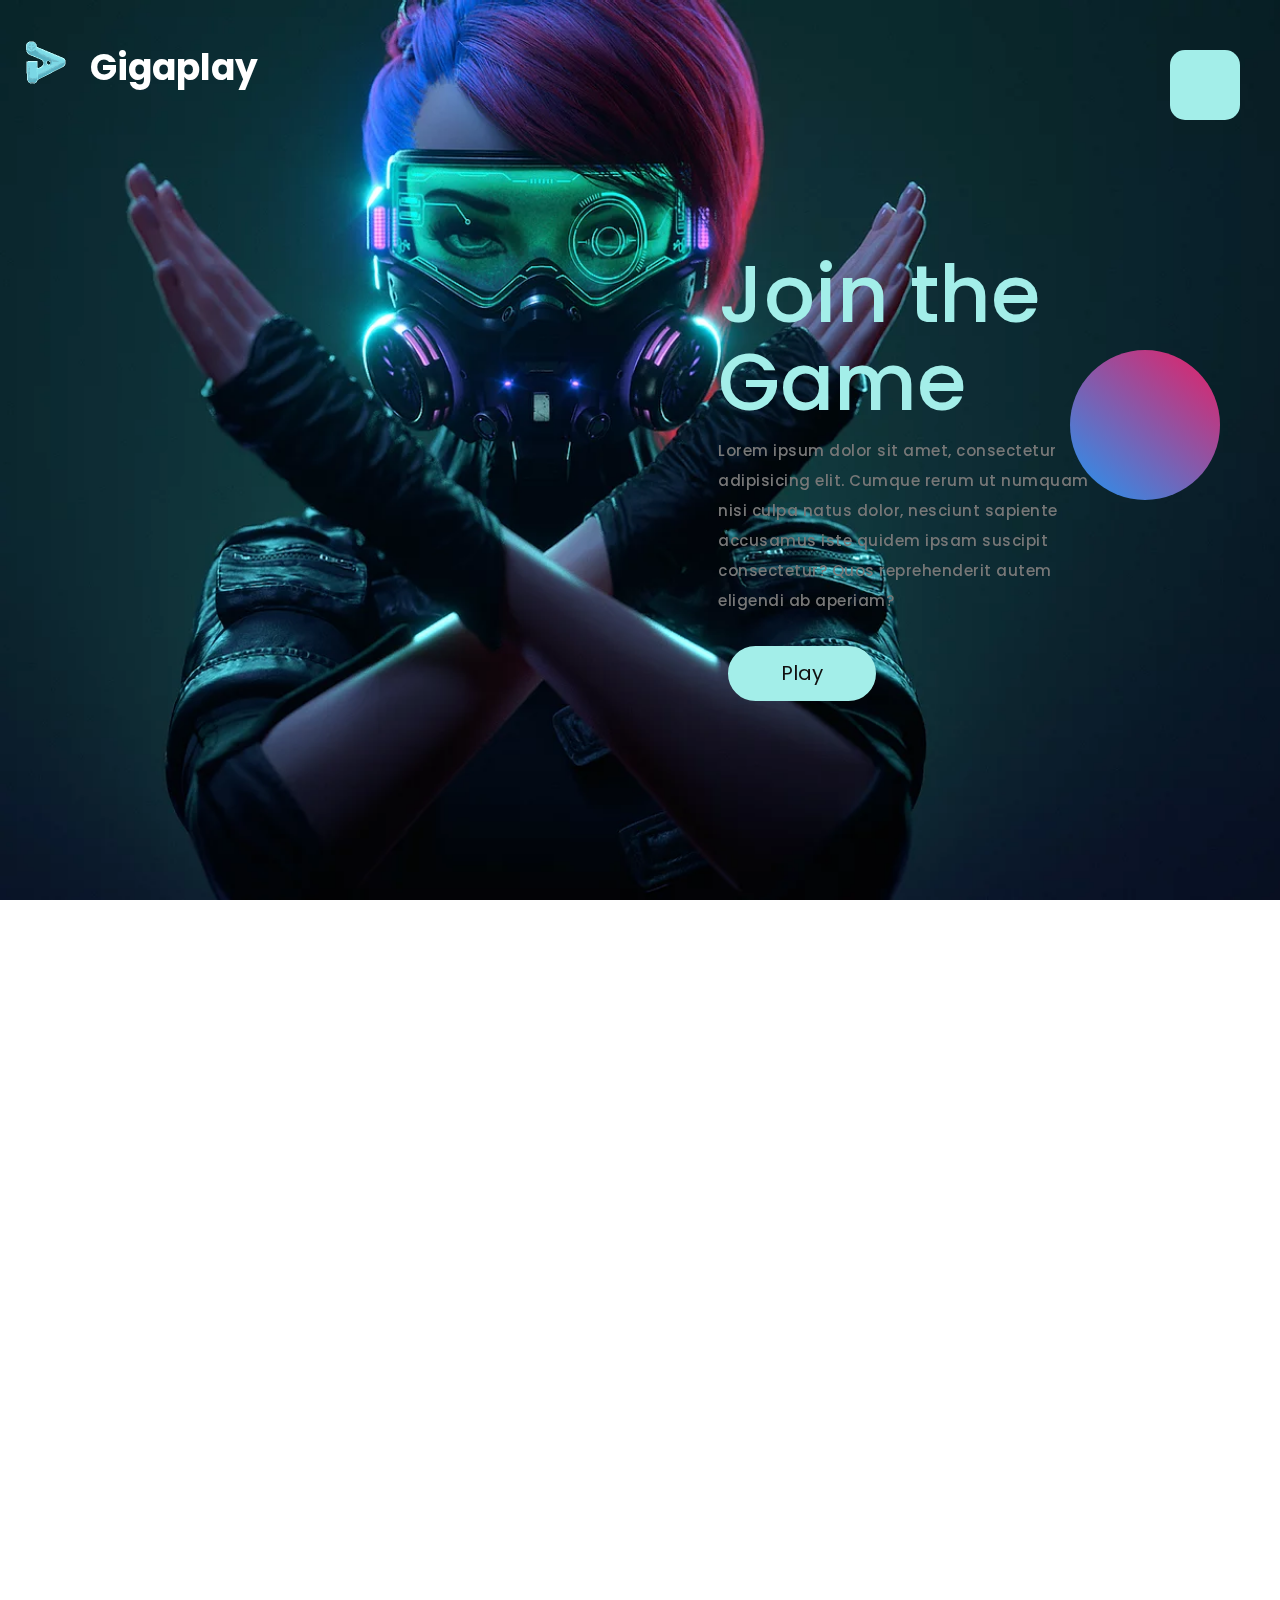
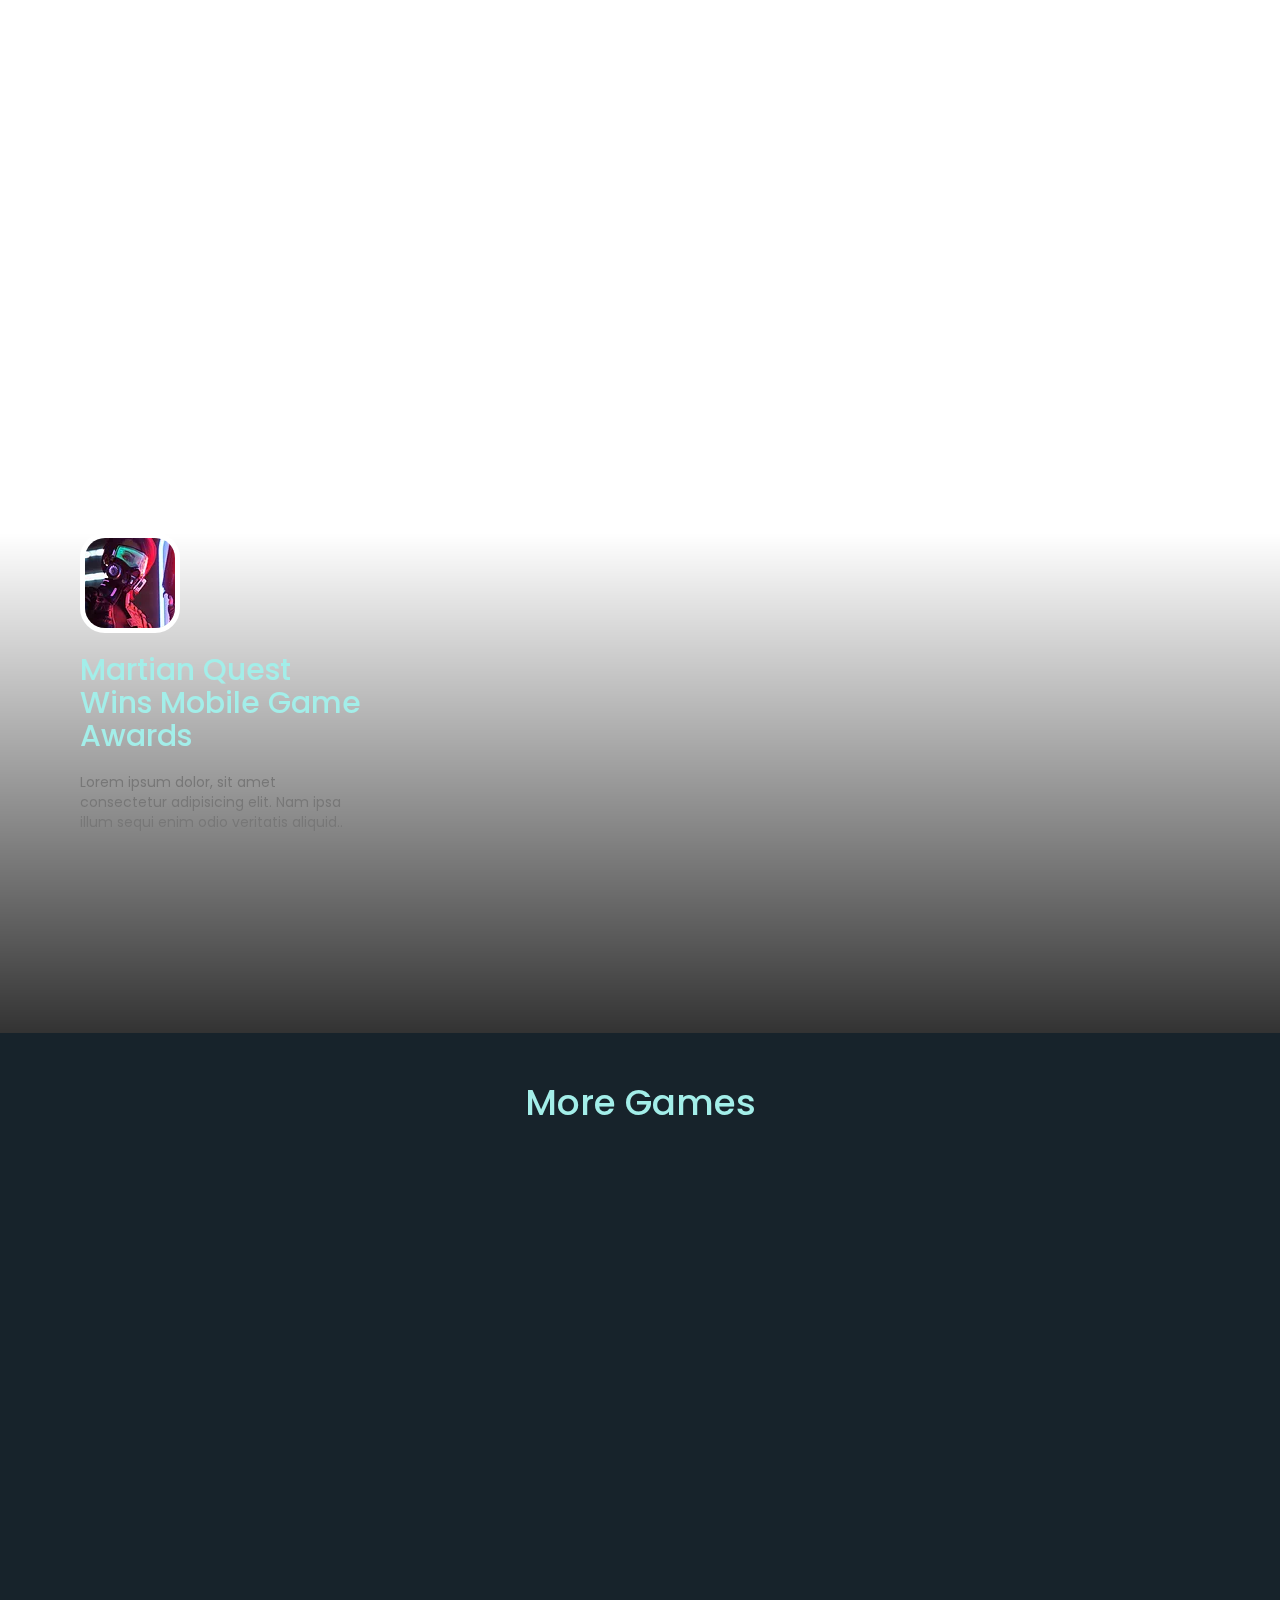
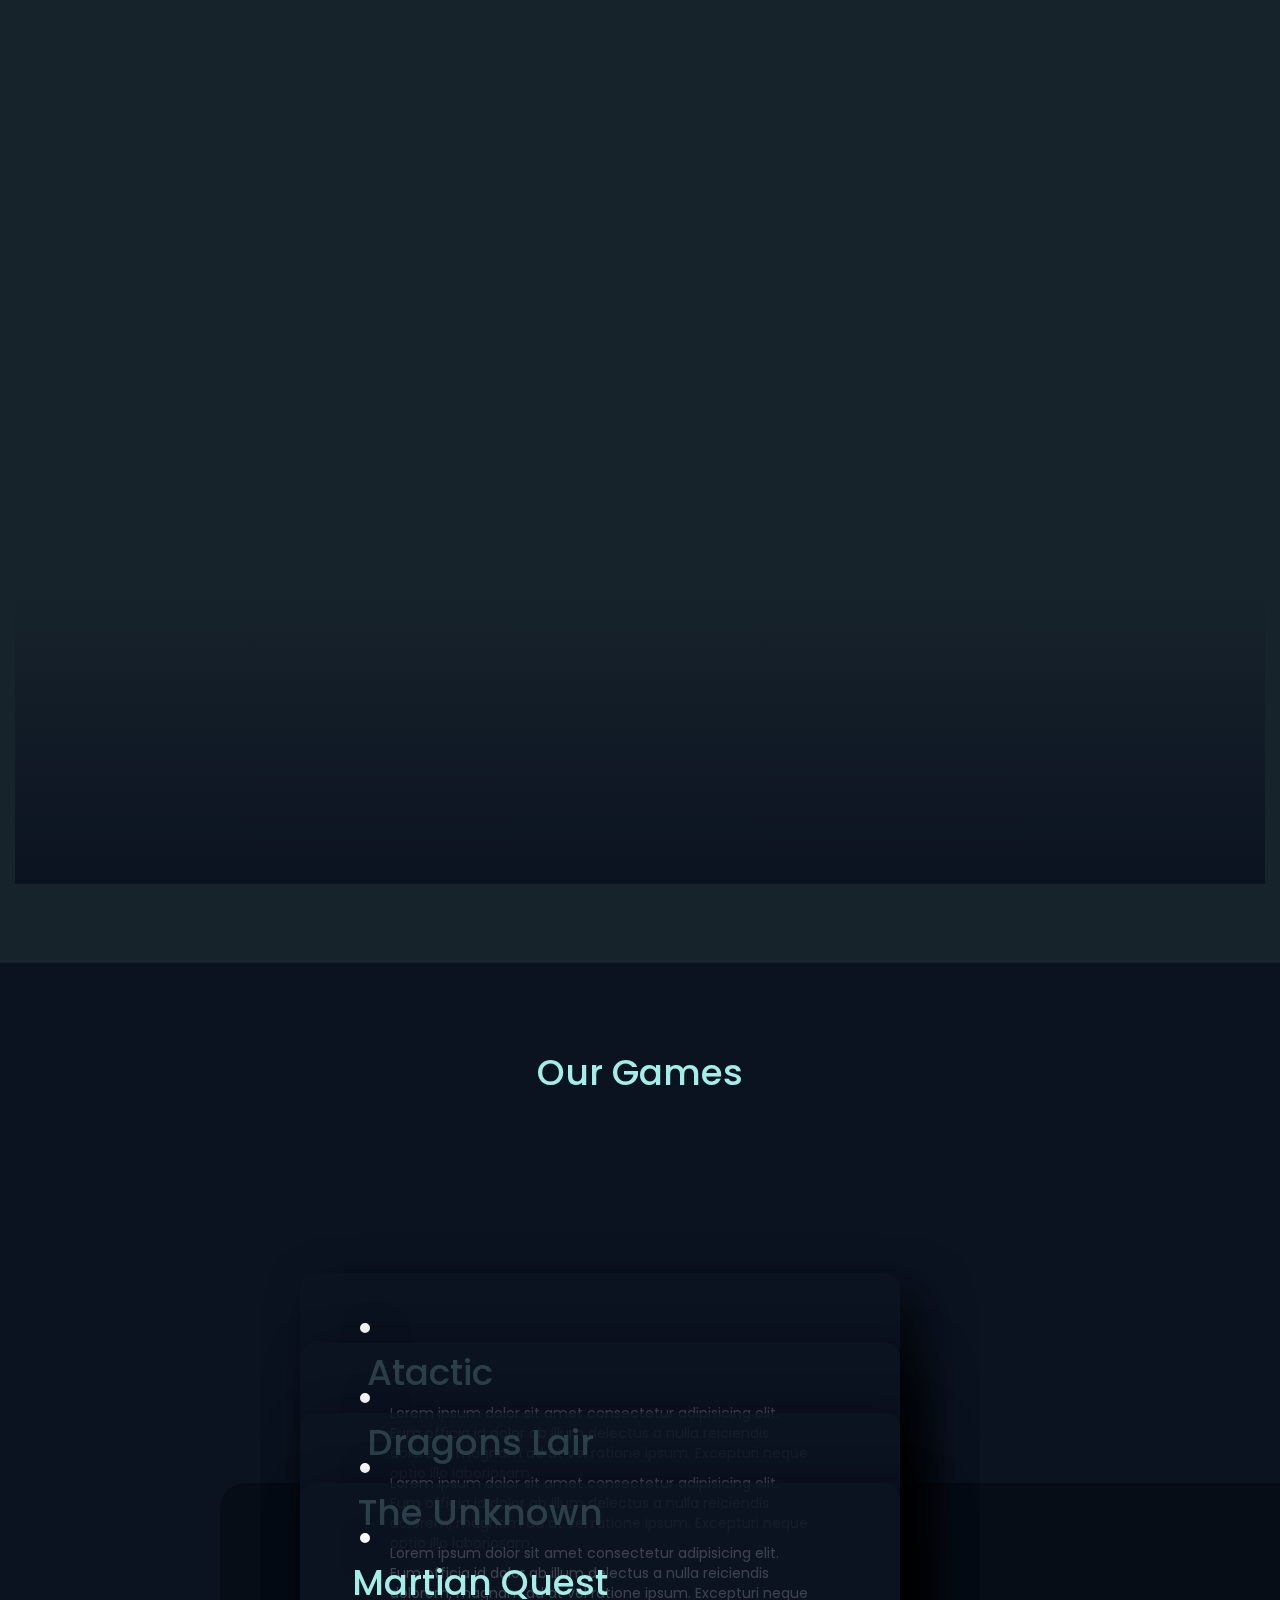
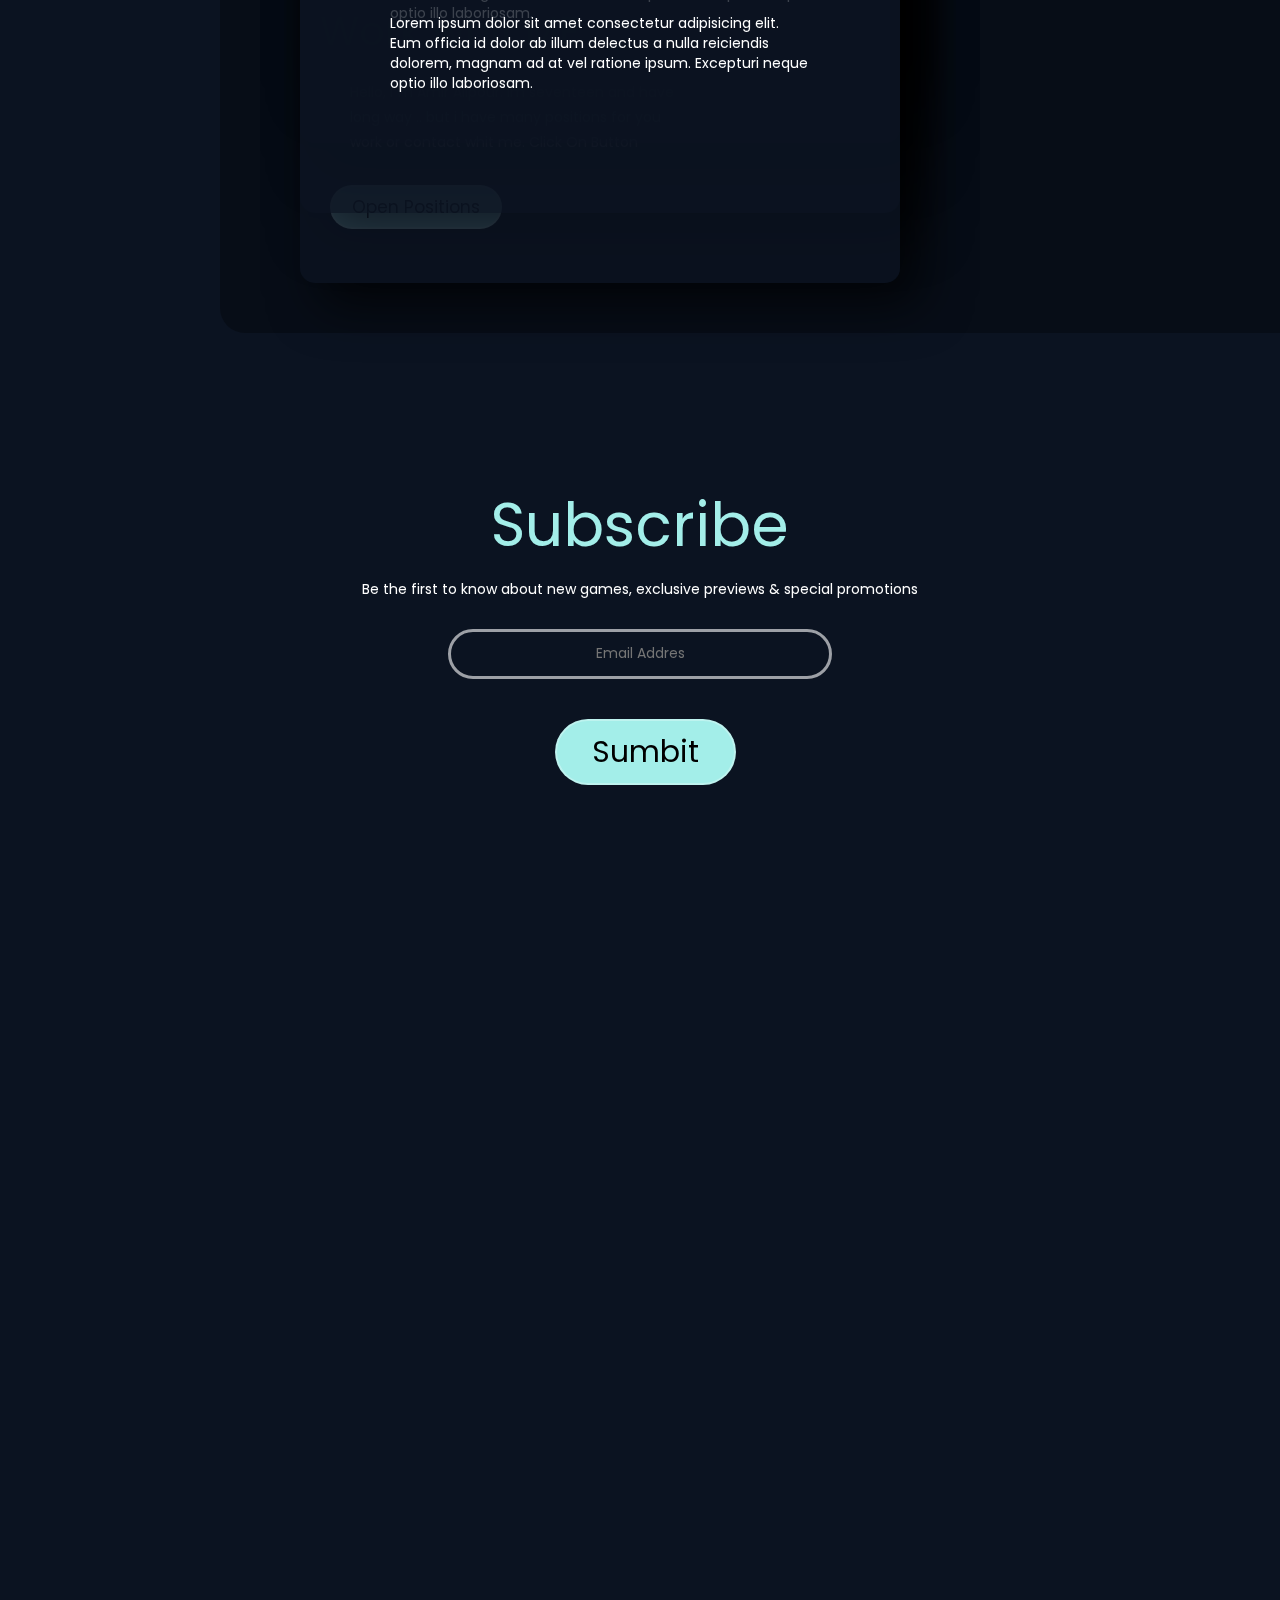
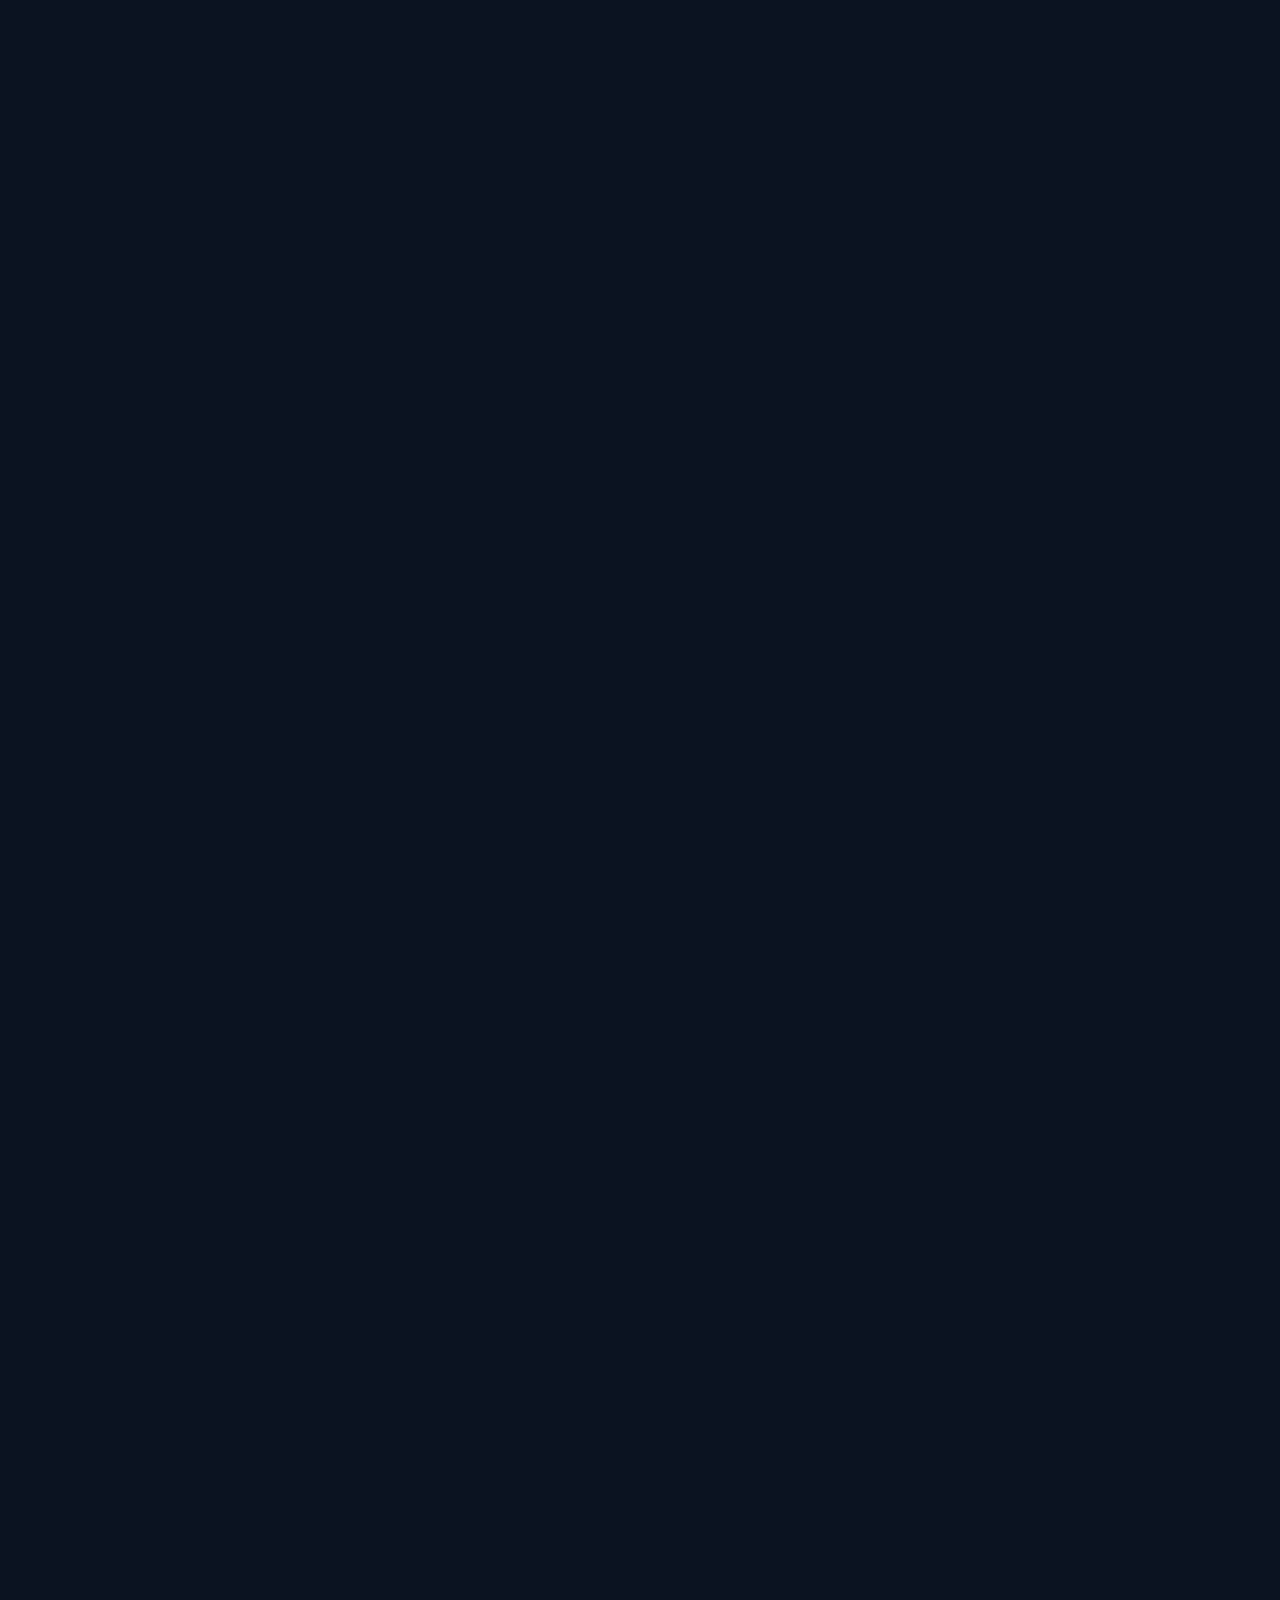
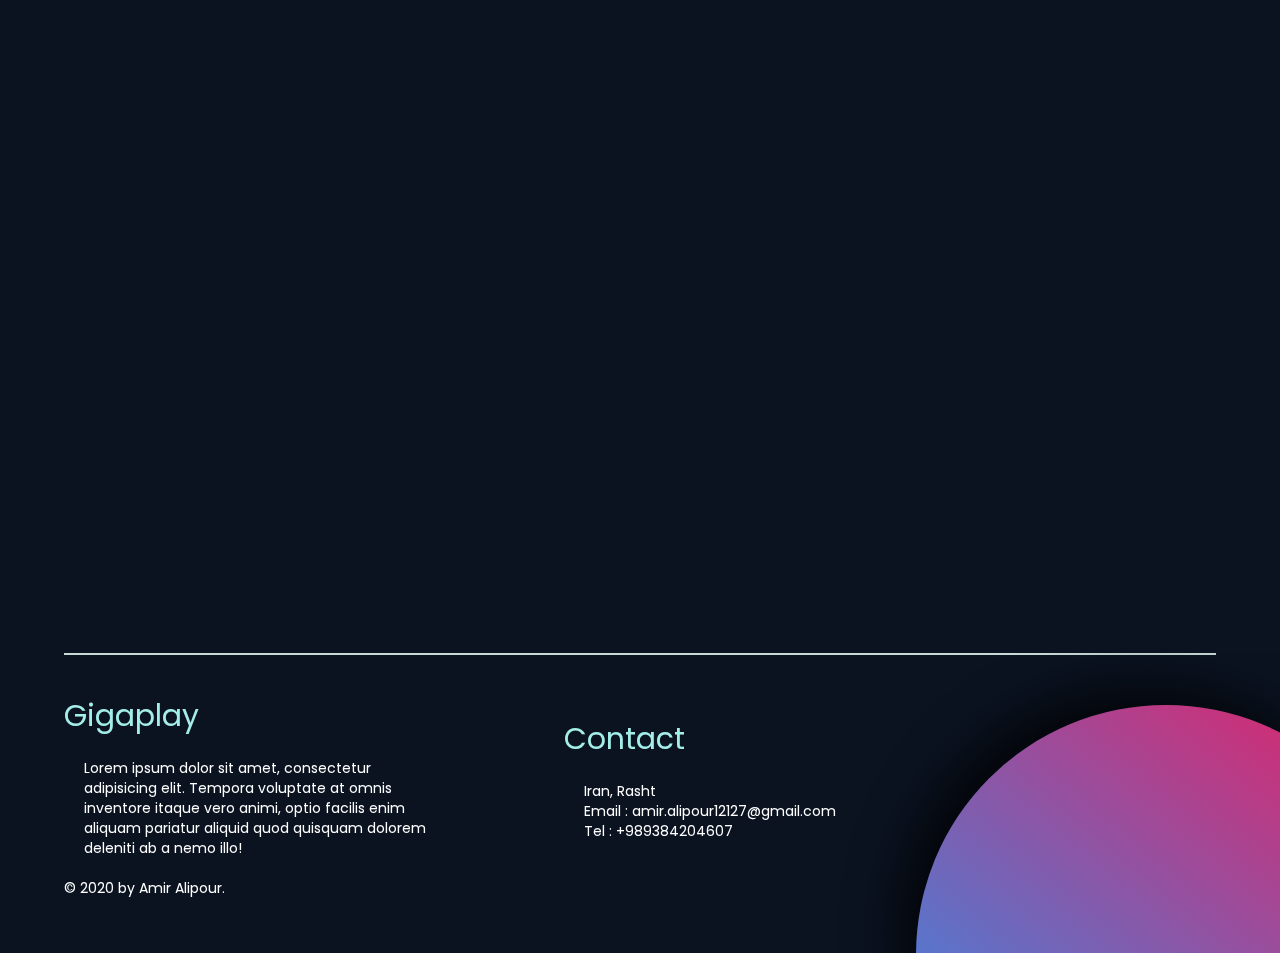
==== commit 8f334b65: "link the <a> tags" ====
--- a/index.html
+++ b/index.html
@@ -33,11 +33,11 @@
                 <i class="fas fa-ellipsis-h text-white h1" aria-hidden="true"></i>
             </nav>
             <div class="nav-main-items">
-                <a href="#" class="nav-main-item">Home</a>
-                <a href="#" class="nav-main-item">Games</a>
-                <a href="#" class="nav-main-item">Company</a>
-                <a href="#" class="nav-main-item">Careers</a>
-                <a href="#" class="nav-main-item">Contact</a>
+                <a href="index.html" class="nav-main-item">Home</a>
+                <a href="#games" class="nav-main-item">Games</a>
+                <a href="#footer" class="nav-main-item">Company</a>
+                <a href="#sec-2" class="nav-main-item">Careers</a>
+                <a href="#work" class="nav-main-item">Contact</a>
             </div>
             <div class="header-title col-8 col-md-8 offset-2 col-lg-4" data-aos="fade-up" data-aos-duration="3000">
                 <h1>Join the Game</h1>
@@ -159,7 +159,7 @@
     </section>
 
     <!-- ALBUM section -->
-    <section class="album-section">
+    <section class="album-section" id="games">
         <h1>Our Games</h1>
         <div class="left-circle" data-aos="fade-right" data-aos-duration="1100"></div>
         <div class="right-circle" data-aos="fade-left" data-aos-duration="1100"></div>
@@ -243,7 +243,7 @@
             </div>
 
             <!-- Work whit us -->
-            <div class="row">
+            <div class="row" id="work">
                 <div class="col-8 work-whit-us">
                     <div class="work-whit-us-over">
                         <p>Work whit ME</p>
@@ -291,7 +291,7 @@
     </div>
 
     <footer>
-        <div class="footer-wrapper">
+        <div class="footer-wrapper" id="footer">
             <div class="footer-holder">
                 <div>
                     <p><a href="index.html">Gigaplay</a></p>
@@ -301,6 +301,17 @@
                         illo!
                     </p>
                     <p>&copy; 2020 by Amir Alipour.</p>
+                </div>
+                <div class="footer-contact">
+                    <p>Contact</p>
+                    <p>
+                        Iran, Rasht <br>
+                        Email : amir.alipour12127@gmail.com <br>
+                        Tel : +989384204607
+                    </p>
+                </div>
+                <div class="bottom-circle">
+                    <i class="fa fa-arrow-up" aria-hidden="true"></i>
                 </div>
             </div>
         </div>
--- a/styles/main.css
+++ b/styles/main.css
@@ -671,6 +671,7 @@
     top: 1400px;
     height: 300px;
     background: #0b1321;
+    overflow: hidden;
 }
 
 .footer-holder {
@@ -708,4 +709,27 @@
     color: #fff;
     margin-top: 20px;
 
-}+}
+
+.footer-contact {
+    position: relative;
+    left: 500px;
+    top: -220px;
+}
+
+.bottom-circle{
+    position: absolute;
+    width: 500px;
+    height: 500px;
+    background: linear-gradient(40deg, #2196f3, #e91e63);
+    border-radius: 50%;
+    top: 50px;
+    right: -200px;
+    box-shadow: -20px -20px 50px rgba(0, 0, 0, 0.7);
+    padding: 90px;
+}
+.bottom-circle i{
+    font-size: 12rem;
+    color: #a3eee9;
+    margin-left: 80px;
+}
